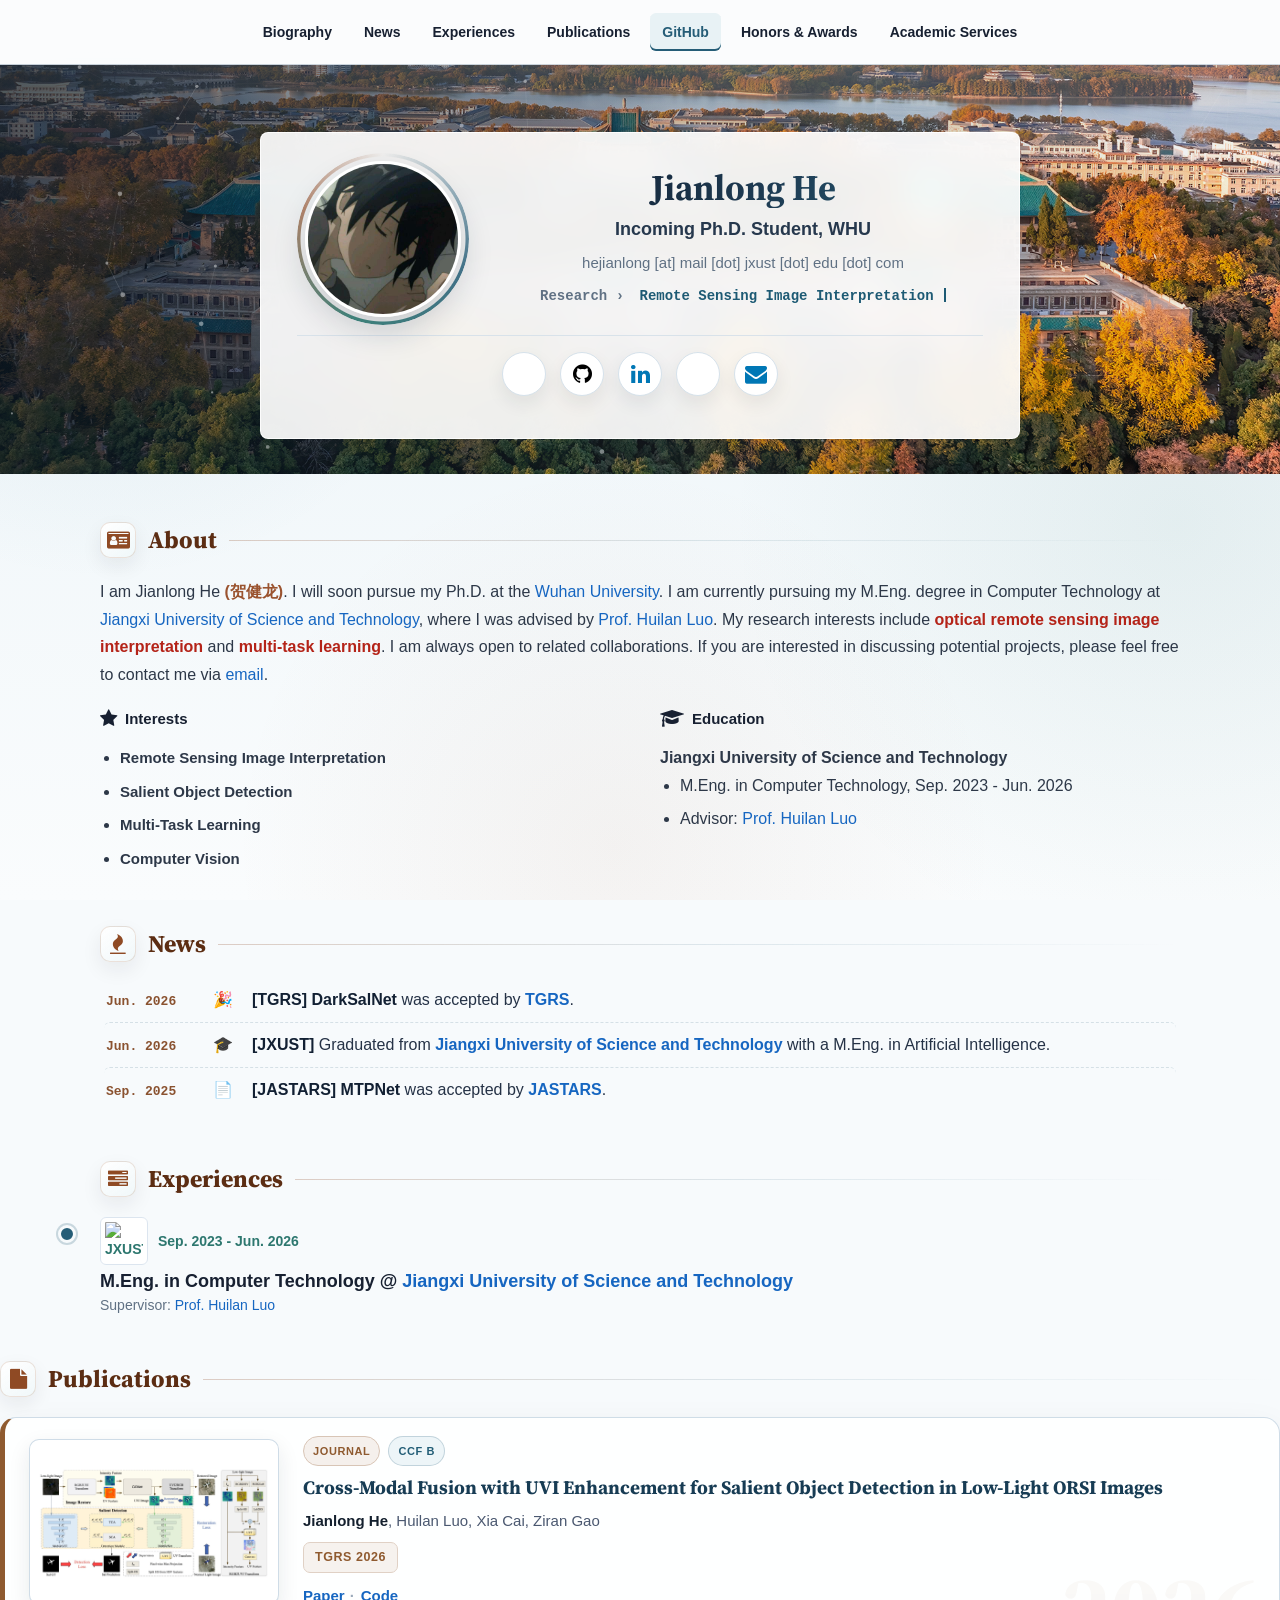
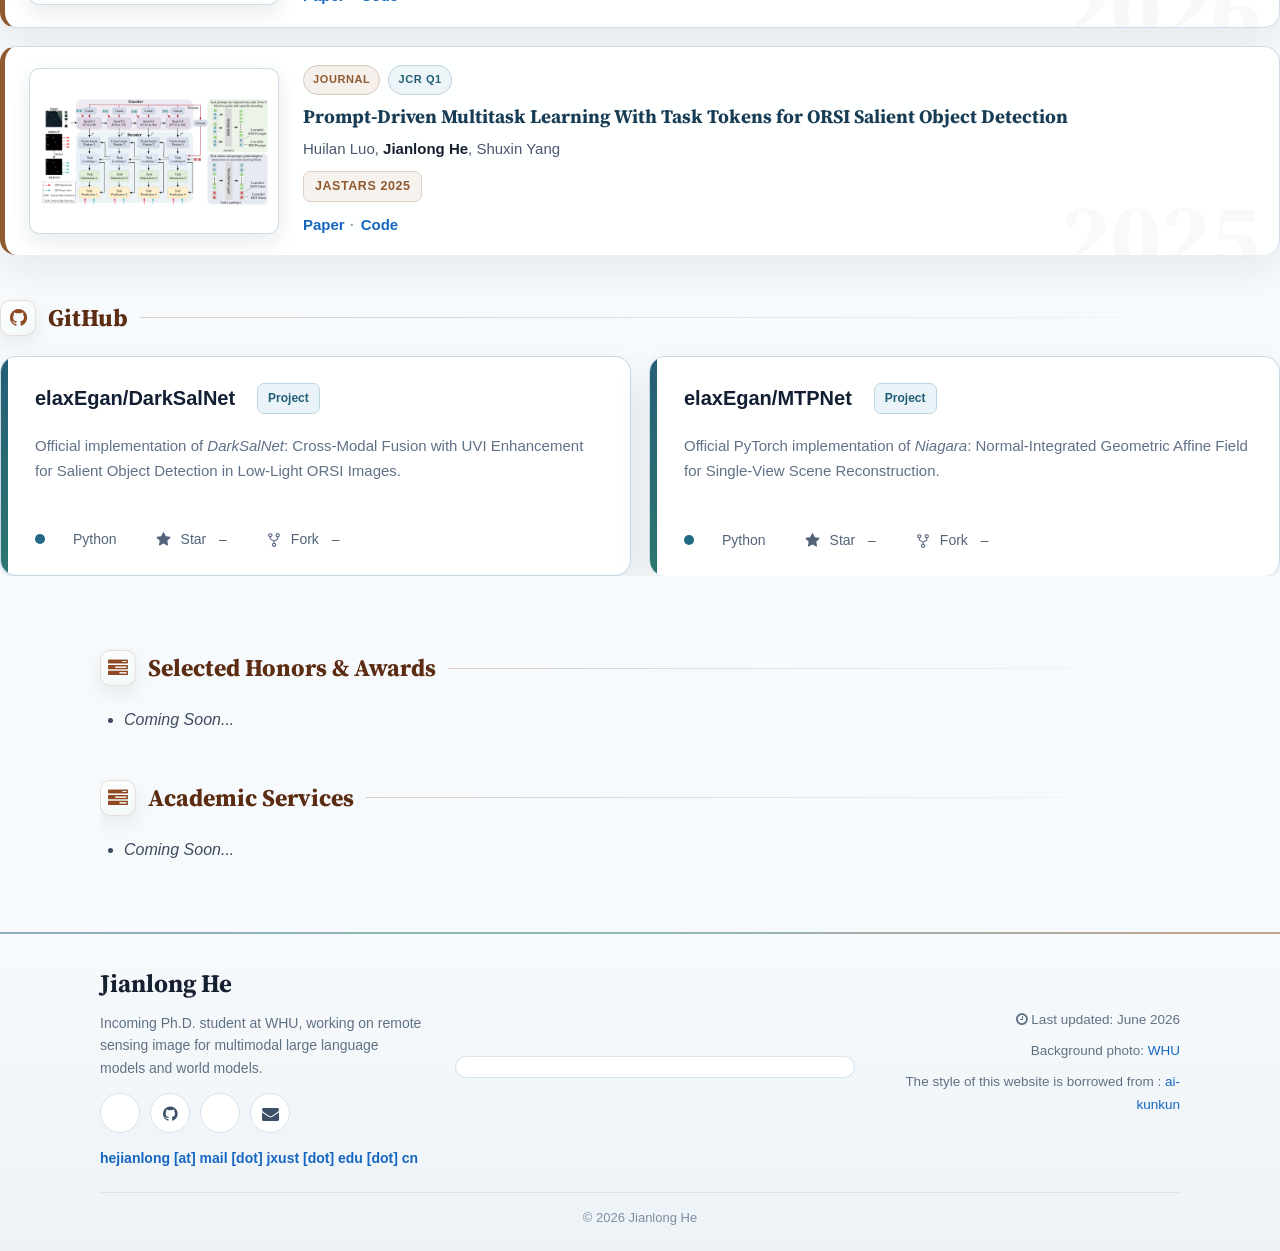
==== index.html @ 3bea15dc "Update index.html" ====
<!DOCTYPE html>
<html>

  <head>

  <!-- Global site tag (gtag.js) - Google Analytics -->
  <!-- <script async src="https://www.googletagmanager.com/gtag/js?id=G-RFR2GFKT75"></script>
  <script>
    window.dataLayer = window.dataLayer || [];
    function gtag(){dataLayer.push(arguments);}
    gtag('js', new Date());
  
    gtag('config', 'G-RFR2GFKT75');
  </script> -->
  <!-- Google Tag Manager -->
  <!-- <script>(function(w,d,s,l,i){w[l]=w[l]||[];w[l].push({'gtm.start':
  new Date().getTime(),event:'gtm.js'});var f=d.getElementsByTagName(s)[0],
  'https://www.googletagmanager.com/gtm.js?id='+i+dl;f.parentNode.insertBefore(j,f);
  j=d.createElement(s),dl=l!='dataLayer'?'&l='+l:'';j.async=true;j.src=
  })(window,document,'script','dataLayer','GTM-NC38VTD');</script> -->
  <!-- End Google Tag Manager -->

  <meta charset="utf-8">
  <meta http-equiv="X-UA-Compatible" content="IE=edge">
  <!-- <meta http-equiv="refresh" content="0; URL=https://cs.stanford.edu/~leoyuan/"> -->

  <meta name="viewport" content="width=device-width, initial-scale=1">
	  
	<!-- <meta name="google-site-verification" content="u_--0s_Uw50r4zCgRrzltkmFhNCduYOJwPGlKVTuNJU" /> -->

  <title>Jianlong He</title>
  <meta name="description" lang="en" content="Academic homepage for Jianlong He">
  <meta name="keywords" lang="en" content="Jianlong He" />
  

  <link rel="icon" href="data:image/svg+xml,%3Csvg xmlns='http://www.w3.org/2000/svg' viewBox='0 0 100 100'%3E%3Ctext y='0.9em' font-size='90'%3E%F0%9F%8C%9F%3C/text%3E%3C/svg%3E">
  <link rel="stylesheet" href="main.css">
  <link rel="stylesheet" href="https://maxcdn.bootstrapcdn.com/font-awesome/4.7.0/css/font-awesome.min.css">
  <link rel="stylesheet" href="https://cdn.jsdelivr.net/gh/jpswalsh/academicons@1/css/academicons.min.css">
  <link rel="preconnect" href="https://fonts.googleapis.com">
  <link rel="preconnect" href="https://fonts.gstatic.com" crossorigin>
  <link rel="stylesheet" href="https://fonts.googleapis.com/css2?family=Source+Serif+4:opsz,wght@8..60,600;8..60,700;8..60,800&display=swap">

  <!--[if lt IE 9]>
<script src="//cdnjs.cloudflare.com/ajax/libs/html5shiv/r29/html5.min.js">
</script>
<![endif]-->

  <script type="text/javascript">
    function ShowHide(divId, linkDivId) {
        if(document.getElementById(divId).style.display == 'none') {
            document.getElementById(divId).style.display='block';
            document.getElementById(linkDivId).style.display='none'; // Hide the "read more" link
        }
        else {
            document.getElementById(divId).style.display = 'none';
        }
    }
  </script>

  <style>
    li.indented {
        position: relative;
        padding-left: 90px;
    }

    li.indented::before {
        content: attr(data-date);
        position: absolute;
        left: 0;
        top: 0;
        white-space: nowrap;
    }
  </style>
  

  
</head>


<body>

    <!-- Google Tag Manager (noscript) -->
<!-- <noscript><iframe src="https://www.googletagmanager.com/ns.html?id=GTM-NC38VTD"
height="0" width="0" style="display:none;visibility:hidden"></iframe></noscript> -->
<!-- End Google Tag Manager (noscript) -->

    <div id="scroll-progress" aria-hidden="true"></div>

    <header class="site-header">

  <div class="wrapper">
<nav class="site-nav">
  <a href="#" class="menu-icon">
    <svg viewBox="0 0 18 15">
      <path fill="#424242" d="M18,1.484c0,0.82-0.665,1.484-1.484,1.484H1.484C0.665,2.969,0,2.304,0,1.484l0,0C0,0.665,0.665,0,1.484,0 h15.031C17.335,0,18,0.665,18,1.484L18,1.484z"/>
      <path fill="#424242" d="M18,7.516C18,8.335,17.335,9,16.516,9H1.484C0.665,9,0,8.335,0,7.516l0,0c0-0.82,0.665-1.484,1.484-1.484 h15.031C17.335,6.031,18,6.696,18,7.516L18,7.516z"/>
      <path fill="#424242" d="M18,13.516C18,14.335,17.335,15,16.516,15H1.484C0.665,15,0,14.335,0,13.516l0,0 c0-0.82,0.665-1.484,1.484-1.484h15.031C17.335,12.031,18,12.696,18,13.516L18,13.516z"/>
    </svg>
  </a>

  <div class="trigger">
    <a class="page-link" href="#bio"><b>Biography</b></a>
    <a class="page-link" href="#news"><b>News</b></a>
    <a class="page-link" href="#timeline"><b>Experiences</b></a>
    <a class="page-link" href="#publications"><b>Publications</b></a>
    <a class="page-link" href="#codebase"><b>GitHub</b></a>
    <a class="page-link" href="#awards"><b>Honors & Awards</b></a>
    <a class="page-link" href="#academicservices"><b>Academic Services </b></a>
    <!--<a class="page-link" href="#otherprojects">Projects</a>-->
    <!-- Button for Posts -->
  </div>
</nav>
  </div>
</header>

  <div id="profile-cover" class="cover shallow-bg img-responsive">
    <canvas id="neural-canvas" aria-hidden="true"></canvas>
    <div id="profile-namecard" class="profile-wrapper wrapper-light">
      <div id="my-pic" class="profile-col profile-col-1">
        <img id="profile-avatar" src="images/images/JianlongHe.jpeg" alt="Me" class="circle-img border-dark"/>
      </div>
      <div id="my-contact" class="profile-col profile-col-2">
        <div id="my-name" class="text-grey-dark">
          Jianlong He<br>
        </div>
        <div id="my-title" class="text-grey">
          Incoming Ph.D. Student, WHU
        </div>
        <div id="my-email" class="text-grey-light">
          hejianlong [at] mail [dot] jxust [dot] edu [dot] com
        </div>
        <div id="my-research-line" aria-label="Research interests">
          <span class="typing-prefix">Research&nbsp;›</span>
          <span id="typing-text"></span><span class="typing-caret" aria-hidden="true"></span>
        </div>

	</div>
        <div class="social-media">
          <a href="https://scholar.google.com/citations?user=3WKpzJ0AAAAJ&hl=en" target="_blank" class="icon-button linkedin">
          <i class="ai ai-google-scholar-square icon-linkedin"></i>
            <span></span>
          </a>

          <a href="https://github.com/elaxEgan" target="_blank" class="icon-button github">
            <i class="fa fa-github icon-github"></i>
            <span></span>
          </a>

          <a href="https://elaxEgan.github.io/" target="_blank" class="icon-button linkedin">
            <i class="fa fa-linkedin icon-linkedin"></i>
            <span></span>
          </a>
         
          <a href="data/CV_of_Jianlong_He.pdf" target="_blank" class="icon-button github">
            <i class="ai ai-cv icon-github"></i>
            <span></span>
          </a>

          <a href="mailto:hejianlong@mail.jxust.edu.cn" target="_blank" class="icon-button linkedin">
            <i class="fa fa-envelope icon-linkedin"></i>
            <span></span>
          </a>
        </div>
      </div>

      <!-- <div id="my-desc" class="profile-col profile-col-2 hide">
        <div id="my-desc-title">
          Another me.
        </div>
        <div id="my-desc-content">
          I enjoy running, traveling, hiking, movies, music and so much more<br>
        </div>
      </div> -->
    </div>
  <!-- <script type="text/javascript">
    function deepFeature()
    {
      $('#profile-avatar').attr('src', 'images/self-portrait/deep-me.jpg');
      $('#profile-avatar').removeClass('border-dark');
      $('#profile-avatar').addClass('border-bright');

      $('#profile-cover').removeClass('shallow-bg');
      $('#profile-cover').addClass('deep-bg');
      
      $('#profile-namecard').removeClass('wrapper-light');
      $('#profile-namecard').addClass('wrapper-dark');
      
      $('#my-desc').removeClass('hide');
      $('#my-contact').addClass('hide');    
      // console.log('Move in now...');
    }

    function shallowFeature()
    {
      $('#profile-avatar').attr('src', 'images/self-portrait/me.jpg');
      $('#profile-avatar').removeClass('border-bright');
      $('#profile-avatar').addClass('border-dark');

      $('#profile-cover').removeClass('deep-bg');
      $('#profile-cover').addClass('shallow-bg');
      
      $('#profile-namecard').removeClass('wrapper-dark');
      $('#profile-namecard').addClass('wrapper-light');
      
      $('#my-contact').removeClass('hide');
      $('#my-desc').addClass('hide');
      // console.log('Move out now...');
    }

    $(function() { 
      $('#my-pic').hover(deepFeature, shallowFeature);
    })

  </script> -->

<div class="page-content">
<div class="wrapper">
<div id="bio" class="bio">

  <h1 class="md-heading text-left">
    <i class="fa fa-id-card" aria-hidden="true"></i>
    About
  </h1>
  <div class="bio-body" style="overflow:hidden;">
    <p>
      I am Jianlong He <span class="chinese-name">(贺健龙)</span>. I will soon pursue my Ph.D. at the <a href="https://www.whu.edu.cn" target="_blank">Wuhan University</a>.
      I am currently pursuing my M.Eng. degree in Computer Technology at <a href="https://www.jxust.edu.cn/" target="_blank">Jiangxi University of Science and Technology</a>,
      where I was advised by <a href="https://ie.jxust.edu.cn/info/1094/8189.htm" target="_blank">Prof. Huilan Luo</a>.
      My research interests include <span class="research-highlight">optical remote sensing image interpretation</span> and <span class="research-highlight">multi-task learning</span>.
      I am always open to related collaborations. If you are interested in discussing potential projects, please feel free to contact me via
      <a href="mailto:hejianlong@mail.jxust.edu.cn" target="_blank">email</a>.
      <br>
    </p>
<div class="bio-grid">
<div class="bio-panel">
  <h3>
    <i class="fa fa-star" aria-hidden="true"></i>
    <strong>Interests</strong>
  </h3>
  <ul>
    <li><b>Remote Sensing Image Interpretation</b></li>
    <li><b>Salient Object Detection</b></li>
    <li><b>Multi-Task Learning</b></li>
    <li><b>Computer Vision</b></li>
  
  </ul>
</div>

<div class="bio-panel">
  <h3>
    <i class="fa fa-graduation-cap" aria-hidden="true"></i>
    <strong>Education</strong>
  </h3>
  <b>Jiangxi University of Science and Technology</b><br>
  <ul>
    <li>M.Eng. in Computer Technology, Sep. 2023 - Jun. 2026</li>
    <li>Advisor: <a href="https://ie.jxust.edu.cn/info/1094/8189.htm" target="_blank">Prof. Huilan Luo</a></li>
  </ul>
</div>
</div>

</div>
</div>

<div id="news" class="news-section">
  <h1 class="md-heading text-left">
    <i class="fa fa-fire" aria-hidden="true"></i>
    News
  </h1>

  <ul class="news-list">
    <li class="news-item">
      <time datetime="2026-06">Jun. 2026</time>
      <span class="news-emoji" aria-hidden="true">🎉</span>
      <span><strong>[TGRS]</strong> <strong>DarkSalNet</strong> was accepted by <a href="https://ieeexplore.ieee.org/document/11560967" target="_blank">TGRS</a>.</span>
    </li>
    <li class="news-item">
      <time datetime="2026-06">Jun. 2026</time>
      <span class="news-emoji" aria-hidden="true">🎓</span>
      <span><strong>[JXUST]</strong> Graduated from <a href="https://www.jxust.edu.cn/" target="_blank">Jiangxi University of Science and Technology</a> with a M.Eng. in Artificial Intelligence.</span>
    </li>
    <li class="news-item">
      <time datetime="2025-9">Sep. 2025</time>
      <span class="news-emoji" aria-hidden="true">📄</span>
      <span><strong>[JASTARS]</strong> <strong>MTPNet</strong> was accepted by <a href="https://ieeexplore.ieee.org/document/11153031" target="_blank">JASTARS</a>.</span>
    </li>
  </ul>
</div>

<div id="timeline" class="timeline-brief">
  <h1 class="md-heading text-left">
    <i class="fa fa-tasks" aria-hidden="true"></i>
    Experiences
  </h1>

    <div class="timeline-item">
      <div class="timeline-date">
        <img class="social-icon" src="https://www.urongda.com/images/normal/medium/jiangxi-university-of-science-and-technology-logo-1024px.png" alt="JXUST logo"/>
        Sep. 2023 - Jun. 2026
      </div>
      <div class="timeline-title">
        M.Eng. in Computer Technology @ <a href="https://www.jxust.edu.cn/" target="_blank">Jiangxi University of Science and Technology</a>
      </div>
      <div class="timeline-desc">
        <div class="timeline-host">
          Supervisor: <a href="https://ie.jxust.edu.cn/info/1094/8189.htm" target="_blank">Prof. Huilan Luo</a>
        </div>
      </div>
    </div>

  </div>
</div>

<div id="publications" class="publications">
  <h1 class="md-heading text-left">
    <i class="fa fa-file" aria-hidden="true"></i>
    Publications
  </h1>

  <div class="pub-list">

    <!-- DarkSalNet -->
    <div class="pub pub-journal" data-selected="true" data-year="2026">
      <div class="pub-left" data-venue="TGRS 2026">
        <img class="intro-img frame" src="images/images/DarkSalNet.jpeg" alt="DarkSalNet">
      </div>
      <div class="pub-right">
        <div class="pub-eyebrow">
          <span class="pub-kind">Journal</span>
          <span class="pub-rank">CCF B</span>
        </div>
        <div class="title">
          Cross-Modal Fusion with UVI Enhancement for Salient Object  Detection in Low-Light ORSI Images
        </div>
        <div class="authors">
          <font style="font-size: 11pt;">
            <b>Jianlong He</b>, Huilan Luo, Xia Cai, Ziran Gao
          </font>
        </div>
        <div class="publish">
          <span class="place">TGRS 2026</span>
        </div>
        <div class="tags">
          <a class="tag" href="https://ieeexplore.ieee.org/document/11560967" target="_blank">Paper</a>
          <a class="tag" href="https://github.com/elaxEgan/DarkSalNet" target="_blank">Code</a>
        </div>
      </div>
    </div>

    <!-- MTPNet -->
    <div class="pub pub-journal" data-selected="true" data-year="2025">
      <div class="pub-left" data-venue="JASTARS 2025">
        <img class="intro-img frame" src="images/images/MTPNet.jpeg" alt="MTPNet">
      </div>
      <div class="pub-right">
        <div class="pub-eyebrow">
          <span class="pub-kind">Journal</span>
          <span class="pub-rank">JCR Q1</span>
        </div>
        <div class="title">
          Prompt-Driven Multitask Learning With Task Tokens for ORSI Salient Object Detection
        </div>
        <div class="authors">
          <font style="font-size: 11pt;">
            Huilan Luo, <b>Jianlong He</b>, Shuxin Yang
          </font>
        </div>
        <div class="publish">
          <span class="place">JASTARS 2025</span>
        </div>
        <div class="tags">
          <a class="tag" href="https://ieeexplore.ieee.org/document/11153031" target="_blank">Paper</a>
          <a class="tag" href="https://github.com/elaxEgan/MTPNet" target="_blank">Code</a>
        </div>
      </div>
    </div>

   
  </div>
</div>
<div id="codebase" class="bio">
  <div class="bio-body" style="overflow:hidden;">
    <h1 class="md-heading text-left">
      <i class="fa fa-github" aria-hidden="true"></i>
      GitHub
    </h1>  

    <div class="card-container">

        <!-- DarkSalNet -->
        <div class="github-card">
          <div>
            <a class="repo-link" href="https://github.com/elaxEgan/DarkSalNet" target="_blank">
              elaxEgan/<strong>DarkSalNet</strong>
            </a>
            <span class="label">Project</span>
          </div>
          <div class="description">
            Official implementation of <em>DarkSalNet</em>: Cross-Modal Fusion with UVI Enhancement for Salient Object  Detection in Low-Light ORSI Images.
          </div>
          <div class="meta">
            <div class="dot"></div>
            <div>Python</div>
            <a href="https://github.com/elaxEgan/DarkSalNet/stargazers" target="_blank">
              <svg fill="currentColor" viewBox="0 0 1024 1024" xmlns="http://www.w3.org/2000/svg" aria-hidden="true">
                <path d="M908.1 353.1l-253.9-36.9L540.7 86.1c-3.1-6.3-8.2-11.4-14.5-14.5-15.8-7.8-35-1.3-42.9 
                14.5L369.8 316.2 115.9 353.1c-7 1-13.4 4.3-18.3 9.3a32.05 32.05 0 0 0 .6 45.3l183.7 
                179.1-43.4 252.9a31.95 31.95 0 0 0 46.4 33.7L512 754l227.1 
                119.4c6.2 3.3 13.4 4.4 20.3 3.2 17.4-3 29.1-19.5 
                26.1-36.9l-43.4-252.9 183.7-179.1c5-4.9 
                8.3-11.3 9.3-18.3 2.7-17.5-9.5-33.7-27-36.3z"></path>
              </svg>
              Star &nbsp; <span id="star-pasa">–</span>
            </a>
            <a href="https://github.com/elaxEgan/DarkSalNet/network/members" target="_blank">
              <svg fill="currentColor" viewBox="0 0 16 16" xmlns="http://www.w3.org/2000/svg" aria-hidden="true">
                <path d="M14 4a2 2 0 1 0-2.47 1.94V7a.48.48 0 0 1-.27.44L8.49 
                8.88l-2.76-1.4A.49.49 0 0 1 5.46 7V5.94a2 2 0 1 0-1 
                0V7a1.51 1.51 0 0 0 .82 1.34L8 
                9.74v1.32a2 2 0 1 0 1 0V9.74l2.7-1.36A1.49 
                1.49 0 0 0 12.52 7V5.92A2 2 0 0 0 14 
                4zM4 4a1 1 0 1 1 2 0 1 1 0 0 1-2 
                0zm5.47 9a1 1 0 1 1-2 0 1 1 0 0 
                1 2 0zM12 5a1 1 0 1 1 0-2 1 1 0 0 1 0 2z"></path>
              </svg>
              Fork &nbsp; <span id="fork-pasa">–</span>
            </a>
          </div>
        </div>

        <!-- MTPNet -->
        <div class="github-card">
          <div>
            <a class="repo-link" href="https://github.com/elaxEgan/MTPNet" target="_blank">
              elaxEgan/<strong>MTPNet</strong>
            </a>
            <span class="label">Project</span>
          </div>
          <div class="description">
            Official PyTorch implementation of <em>Niagara</em>: Normal-Integrated Geometric Affine Field for Single-View Scene Reconstruction.
          </div>
          <div class="meta">
            <div class="dot"></div>
            <div>Python</div>
            <a href="https://github.com/elaxEgan/MTPNet/stargazers" target="_blank">
              <svg fill="currentColor" viewBox="0 0 1024 1024" xmlns="http://www.w3.org/2000/svg" aria-hidden="true">
                <path d="M908.1 353.1l-253.9-36.9L540.7 86.1c-3.1-6.3-8.2-11.4-14.5-14.5-15.8-7.8-35-1.3-42.9 
                14.5L369.8 316.2 115.9 353.1c-7 1-13.4 4.3-18.3 9.3a32.05 32.05 0 0 0 .6 45.3l183.7 
                179.1-43.4 252.9a31.95 31.95 0 0 0 46.4 33.7L512 754l227.1 
                119.4c6.2 3.3 13.4 4.4 20.3 3.2 17.4-3 29.1-19.5 
                26.1-36.9l-43.4-252.9 183.7-179.1c5-4.9 
                8.3-11.3 9.3-18.3 2.7-17.5-9.5-33.7-27-36.3z"></path>
              </svg>
              Star &nbsp; <span id="star-niagara">–</span>
            </a>
            <a href="https://github.com/elaxEgan/MTPNet/network/members" target="_blank">
              <svg fill="currentColor" viewBox="0 0 16 16" xmlns="http://www.w3.org/2000/svg" aria-hidden="true">
                <path d="M14 4a2 2 0 1 0-2.47 1.94V7a.48.48 0 0 1-.27.44L8.49 
                8.88l-2.76-1.4A.49.49 0 0 1 5.46 7V5.94a2 2 0 1 0-1 
                0V7a1.51 1.51 0 0 0 .82 1.34L8 
                9.74v1.32a2 2 0 1 0 1 0V9.74l2.7-1.36A1.49 
                1.49 0 0 0 12.52 7V5.92A2 2 0 0 0 14 
                4zM4 4a1 1 0 1 1 2 0 1 1 0 0 1-2 
                0zm5.47 9a1 1 0 1 1-2 0 1 1 0 0 
                1 2 0zM12 5a1 1 0 1 1 0-2 1 1 0 0 1 0 2z"></path>
              </svg>
              Fork &nbsp; <span id="fork-niagara">–</span>
            </a>
          </div>
        </div>

       

    </div> <!-- /card-container -->
  </div>
</div>

<!-- Auto-fetch GitHub stars/forks -->
<script>
(function () {
  const repos = [
    { owner: 'elaxEgan', name: 'DarkSalNet', starEl: 'star-darksal', forkEl: 'fork-darksal' },
    { owner: 'elaxEgan', name: 'MTPNet', starEl: 'star-mtp', forkEl: 'fork-mtp' },
  ];

  function formatNum(n) {
    if (typeof n !== 'number') return '–';
    if (n < 1000) return String(n);
    if (n < 1000000) return (n/1000).toFixed(n % 1000 === 0 ? 0 : 1).replace(/\.0$/, '') + 'k';
    return (n/1000000).toFixed(n % 1000000 === 0 ? 0 : 1).replace(/\.0$/, '') + 'M';
  }

  function animateCount(node, target) {
    if (!node) return;
    if (typeof target !== 'number') { node.textContent = '–'; return; }
    var reduceMotion = window.matchMedia && window.matchMedia('(prefers-reduced-motion: reduce)').matches;
    if (reduceMotion || target === 0 || !window.requestAnimationFrame) {
      node.textContent = formatNum(target);
      return;
    }
    var start = null, duration = 900;
    function frame(ts) {
      if (start === null) start = ts;
      var p = Math.min((ts - start) / duration, 1);
      var eased = 1 - Math.pow(1 - p, 3);
      node.textContent = formatNum(Math.round(target * eased));
      if (p < 1) requestAnimationFrame(frame);
    }
    requestAnimationFrame(frame);
  }

  repos.forEach(async ({ owner, name, starEl, forkEl }) => {
    const starNode = document.getElementById(starEl);
    const forkNode = document.getElementById(forkEl);
    try {
      const res = await fetch(`https://api.github.com/repos/${owner}/${name}`);
      if (!res.ok) throw new Error('GitHub API error: ' + res.status);
      const data = await res.json();
      animateCount(starNode, data.stargazers_count);
      animateCount(forkNode, data.forks_count);
    } catch (e) {
      // Keep the default placeholder if the GitHub API request fails.
      // Optional: console.warn(e);
    }
  });
})();
</script>


  </div>
	
<!-- JavaScript to handle button clicks -->
<script>
  // Optional publication filter buttons. Guarded to avoid console errors if the buttons are not shown.
  const showSelectedBtn = document.getElementById('show-selected-btn');
  const showAllBtn = document.getElementById('show-all-btn');
  const publications = document.querySelectorAll('.pub');

  if (showSelectedBtn) {
    showSelectedBtn.addEventListener('click', function() {
      publications.forEach(pub => {
        pub.style.display = pub.getAttribute('data-selected') === 'true' ? 'block' : 'none';
      });
    });
  }

  if (showAllBtn) {
    showAllBtn.addEventListener('click', function() {
      publications.forEach(pub => {
        pub.style.display = 'block';
      });
    });
  }
</script>

<!-- Removed obsolete GitHub stats script for unrelated repositories to avoid missing-element JavaScript errors. -->




<style>
  .reviewer-section {
    display: flex;
    flex-wrap: wrap;
    margin-top: 8px;
  }

  .reviewer-column {
    flex: 1 1 50%;
    box-sizing: border-box;
    padding-right: 20px;
    font-size: 0.85em;
    line-height: 1.6;
    position: relative;
    padding-left: 1em;
    margin-bottom: 4px;
  }

  .reviewer-column::before {
    content: "•";
    position: absolute;
    left: 0;
    color: #555;
  }

  @media (max-width: 600px) {
    .reviewer-column {
      flex: 1 1 100%;
    }
  }

  .reviewer-title {
    margin-top: 12px;
    font-weight: bold;
  }
</style>
<div class="wrapper">
  <div id="awards" class="bio">
    <h1 class="md-heading text-left">
      <i class="fa fa-tasks" aria-hidden="true"></i>
      Selected Honors & Awards
    </h1>
    <ul class="placeholder-list">
      <li><em>Coming Soon...</em></li>
    </ul>
  </div>
</div>

<div class="wrapper">
  <div id="academicservices" class="bio">
    <div class="bio-body" style="overflow:hidden;">
      <h1 class="md-heading text-left">
        <i class="fa fa-tasks" aria-hidden="true"></i>
        Academic Services
      </h1>  
      <ul class="placeholder-list">
        <li><em>Coming Soon...</em></li>
      </ul>
    </div>
  </div>
</div>

<!-- 
<div class="wrapper">
  <div id="academicservices" class="bio">
    <div class="bio-body" style="overflow:hidden;">
      <h1 class="md-heading text-left">
        <i class="fa fa-tasks" aria-hidden="true"></i>
        Academic Services
      </h1>  

      <div class="reviewer-title">Conference Reviewer:</div>
      <div class="reviewer-section">
        <div class="reviewer-column">Conference on Computer Vision and Pattern Recognition (CVPR)</div>
        <div class="reviewer-column">International Conference on Computer Vision (ICCV)</div>
        <div class="reviewer-column">European Conference on Computer Vision (ECCV)</div>
        <div class="reviewer-column">Conference on Neural Information Processing Systems (NeurIPS)</div>
        <div class="reviewer-column">International Conference on Learning Representations (ICLR)</div>
        <div class="reviewer-column">International Conference on Machine Learning (ICML)</div>
        <div class="reviewer-column">International Conference on Robotics and Automation (ICRA)</div>
        <div class="reviewer-column">International Conference on Intelligent Robots and Systems (IROS)</div>
      </div>

      <div class="reviewer-title">Journal Reviewer:</div>
      <div class="reviewer-section">
        <div class="reviewer-column">International Journal of Computer Vision (IJCV)</div>
        <div class="reviewer-column">Transactions on Pattern Analysis and Machine Intelligence (TPAMI)</div>
        <div class="reviewer-column">Transactions on Neural Networks and Learning Systems (TNNLS)</div>
        <div class="reviewer-column">Transactions on Circuits and Systems for Video Technology (TCSVT)</div>
        <div class="reviewer-column">Transactions on Multimedia (TMM)</div>
        <div class="reviewer-column">Robotics and Automation Letters (RA-L)</div>
      </div>
    </div>
  </div>
</div>
 



<!-- <div style="display: flex; justify-content: center; align-items: center;">
  <div style="max-width: 400px; width: 100%;">
    <script type="text/javascript" id="clustrmaps" src="//clustrmaps.com/map_v2.js?d=K9NLvpbM7GH1cTCvhvVlo4LW5p-d2mRZYw6UhrAFw0g&cl=ffffff&w=a"></script>
  </div>
</div>


<footer class="site-footer">
  <div class="wrapper">
    <div class="footer-col-wrapper">
      <div class="footer-col  footer-col-1">
        <ul class="contact-list">
          <li>Personal Email:</li>
          <li><a href="mailto:">jcenaa [at] connect.ust.hk</a></li>
        </ul>
      </div>

      <div class="footer-col  footer-col-2">
          <a href="https://scholar.google.com/citations?user=7SKAhBwAAAAJ&hl=en" target="_blank" class="icon-button github">
          <i class="ai ai-google-scholar-square icon-github"></i>
            <span></span>
          </a>

          <a href="https://github.com/Jun-CEN" target="_blank" class="icon-button github">
            <i class="fa fa-github icon-github"></i>
            <span></span>
          </a>

          <a href="https://www.linkedin.com/in/jun-cen-45b995219/" target="_blank" class="icon-button linkedin">
            <i class="fa fa-linkedin icon-linkedin"></i>
            <span></span>
          </a>
          -->
          <!-- <a href="work/Resume_Jun_CEN.pdf" target="_blank" class="icon-button github">
            <i class="ai ai-cv icon-github"></i>
            <span></span>
          </a>
      </div>
	<div class="footer-col footer-col-3">
    	<!--<a href="https://hits.seeyoufarm.com"><img src="https://hits.seeyoufarm.com/api/count/incr/badge.svg?url=https%3A%2F%2Fwillhua127.github.io&count_bg=%2379C83D&title_bg=%23555555&icon=&icon_color=%23E7E7E7&title=hits&edge_flat=false"/></a> -->
	<!-- <a href="https://hits.seeyoufarm.com"><img src="https://hits.seeyoufarm.com/api/count/incr/badge.svg?user=Lxe71v4AAAAJ&hl=en&url=https%3A%2F%2Fscholar.google.com%2Fcitations&count_bg=%2379C83D&title_bg=%23555555&icon=&icon_color=%23E7E7E7&title=hits&edge_flat=false"/></a>
		<p class="text">Last updated: Aug, 2025.<br>The style of this website is borrowed from <a href='https://leoyuan.site/' target="_blank">Zeqing Yuan's</a>.</p>
	</div> -->
  <!-- </div>
  </div>

</footer>
    <div class="back-to-top">Top</div>


<script type="text/javascript">
jQuery(document).ready(function() {
    var offset = 220;
    var duration = 500;
    jQuery(window).scroll(function() {
        if (jQuery(this).scrollTop() > offset) {
            jQuery('.back-to-top').fadeIn(duration);
        } else {
            jQuery('.back-to-top').fadeOut(duration);
    
        }
    });
    jQuery('.back-to-top').click(function(event) {
        event.preventDefault();
        jQuery('html, body').animate({scrollTop: 0}, duration);
        return false;
    })
});
</script>
  </body> --> 

<!--
  <script>
  (function(i,s,o,g,r,a,m){i['GoogleAnalyticsObject']=r;i[r]=i[r]||function(){
  (i[r].q=i[r].q||[]).push(arguments)},i[r].l=1*new Date();a=s.createElement(o),
  m=s.getElementsByTagName(o)[0];a.async=1;a.src=g;m.parentNode.insertBefore(a,m)
  })(window,document,'script','//www.google-analytics.com/analytics.js','ga');

  ga('create', 'UA-60071442-1', 'auto');
  ga('send', 'pageview');
</script>
-->
<footer class="site-footer fancy-footer">
  <div class="footer-accent" aria-hidden="true"></div>
  <div class="wrapper">
    <div class="footer-grid">

      <!-- Left: identity -->
      <div class="footer-about">
        <div class="footer-name">Jianlong He</div>
        <p class="footer-tagline">
          Incoming Ph.D. student at WHU, working on remote sensing image for
          multimodal large language models and world models.
        </p>
        <div class="footer-social">
          <a href="https://scholar.google.com/citations?user=3WKpzJ0AAAAJ&hl=en" target="_blank" aria-label="Google Scholar" title="Google Scholar">
            <i class="ai ai-google-scholar"></i>
          </a>
          <a href="https://github.com/elaxEgan" target="_blank" aria-label="GitHub" title="GitHub">
            <i class="fa fa-github"></i>
          </a>
          <a href="data/CV_of_Jianlong_He.pdf" target="_blank" aria-label="CV" title="Curriculum Vitae">
            <i class="ai ai-cv"></i>
          </a>
          <a href="mailto:hejianlong@mail.jxust.edu.cn" aria-label="Email" title="Email">
            <i class="fa fa-envelope"></i> 
          </a>
        </div>
        <a class="footer-mail" href="mailto:hejianlong@mail.jxust.edu.cn">hejianlong [at] mail [dot] jxust [dot] edu [dot] cn</a>
      </div>

      <!-- Center: visitor map -->
      <div class="footer-map">
        <div class="footer-visitor-map" aria-label="Visitor map">
          <script
            type="text/javascript"
            id="mapmyvisitors"
            src="https://mapmyvisitors.com/map.js?d=pzNRoLGEsQkXWlrzGqQZB86PdFJId9nEEFj6rRmHh2g&cl=ffffff&w=a">
          </script>
          <noscript>
            <a href="https://mapmyvisitors.com/web/1bxl3" target="_blank" rel="noopener">Visitor Map</a>
          </noscript>
        </div>
      </div>

      <!-- Right: meta -->
      <div class="footer-meta">
        <p><i class="fa fa-clock-o" aria-hidden="true"></i> Last updated: June 2026</p>
        <p>Background photo: <a href="images/WHU.jpg" target="_blank">WHU</a></p>
		<p>The style of this website is borrowed from : <a href="https://github.com/ai-kunkun/ai-kunkun.github.io" target="_blank">ai-kunkun</a></p>
      </div>

    </div>

    <div class="footer-bottom">© 2026 Jianlong He</div>
  </div>
</footer>

<script>
(function () {
  document.documentElement.classList.add('reveal-enabled');

  var sections = document.querySelectorAll(
    '#bio, #news, #timeline, #publications, #codebase, #awards, #academicservices, .site-footer'
  );

  sections.forEach(function (section, index) {
    section.classList.add('reveal-section');
    section.style.setProperty('--reveal-delay', Math.min(index * 45, 180) + 'ms');
  });

  if (!('IntersectionObserver' in window)) {
    sections.forEach(function (section) {
      section.classList.add('is-visible');
    });
    return;
  }

  var observer = new IntersectionObserver(function (entries) {
    entries.forEach(function (entry) {
      if (entry.isIntersecting) {
        entry.target.classList.add('is-visible');
        observer.unobserve(entry.target);
      }
    });
  }, {
    threshold: 0.12,
    rootMargin: '0px 0px -8% 0px'
  });

  sections.forEach(function (section) {
    observer.observe(section);
  });
})();
</script>

<a href="#" id="back-to-top" aria-label="Back to top"><i class="fa fa-arrow-up" aria-hidden="true"></i></a>

<script>
(function () {
  var reduceMotion = window.matchMedia && window.matchMedia('(prefers-reduced-motion: reduce)').matches;

  /* ---------- Scroll progress bar ---------- */
  var progress = document.getElementById('scroll-progress');
  function updateProgress() {
    if (!progress) return;
    var doc = document.documentElement;
    var max = doc.scrollHeight - doc.clientHeight;
    var ratio = max > 0 ? (window.pageYOffset || doc.scrollTop || 0) / max : 0;
    progress.style.transform = 'scaleX(' + Math.min(Math.max(ratio, 0), 1) + ')';
  }
  window.addEventListener('scroll', updateProgress, { passive: true });
  window.addEventListener('resize', updateProgress);
  updateProgress();

  /* ---------- Back to top ---------- */
  var topBtn = document.getElementById('back-to-top');
  if (topBtn) {
    window.addEventListener('scroll', function () {
      topBtn.classList.toggle('is-shown', (window.pageYOffset || 0) > 420);
    }, { passive: true });
    topBtn.addEventListener('click', function (e) {
      e.preventDefault();
      window.scrollTo({ top: 0, behavior: reduceMotion ? 'auto' : 'smooth' });
    });
  }

  /* ---------- Scrollspy: highlight current section in the nav ---------- */
  var navLinks = document.querySelectorAll('.site-nav .trigger .page-link');
  var idToLink = {};
  var spySections = [];
  navLinks.forEach(function (link) {
    var id = (link.getAttribute('href') || '').slice(1);
    var section = id && document.getElementById(id);
    if (section) {
      idToLink[id] = link;
      spySections.push(section);
    }
  });
  if ('IntersectionObserver' in window && spySections.length) {
    var spy = new IntersectionObserver(function (entries) {
      entries.forEach(function (entry) {
        if (!entry.isIntersecting) return;
        navLinks.forEach(function (l) { l.classList.remove('nav-active'); });
        var link = idToLink[entry.target.id];
        if (link) link.classList.add('nav-active');
      });
    }, { rootMargin: '-30% 0px -60% 0px' });
    spySections.forEach(function (s) { spy.observe(s); });
  }

  /* ---------- Typewriter: research interests ---------- */
  var typingEl = document.getElementById('typing-text');
  if (typingEl) {
    var phrases = [
      'Remote Sensing Image Interpretation ',
      'Multimodal Large Language Models',
      'Salient Object Detection',
      'Computer Vision'
    ];
    if (reduceMotion) {
      typingEl.textContent = phrases[0];
    } else {
      var pi = 0, ci = 0, deleting = false;
      (function tick() {
        var word = phrases[pi];
        ci += deleting ? -1 : 1;
        typingEl.textContent = word.slice(0, ci);
        var delay = deleting ? 32 : 72;
        if (!deleting && ci === word.length) {
          delay = 2100;
          deleting = true;
        } else if (deleting && ci === 0) {
          deleting = false;
          pi = (pi + 1) % phrases.length;
          delay = 420;
        }
        setTimeout(tick, delay);
      })();
    }
  }

  /* ---------- Neural-network particles over the cover photo ---------- */
  var canvas = document.getElementById('neural-canvas');
  var cover = document.getElementById('profile-cover');
  if (canvas && cover && canvas.getContext && !reduceMotion) {
    var ctx = canvas.getContext('2d');
    var nodes = [];
    var w = 0, h = 0;
    var rafId = null, running = false, coverVisible = true;
    var LINK_DIST = 135;

    function makeNode() {
      return {
        x: Math.random() * w,
        y: Math.random() * h,
        vx: (Math.random() - 0.5) * 0.36,
        vy: (Math.random() - 0.5) * 0.36,
        r: 1 + Math.random() * 1.6
      };
    }

    function resize() {
      var dpr = Math.min(window.devicePixelRatio || 1, 2);
      w = cover.clientWidth;
      h = cover.clientHeight;
      canvas.width = w * dpr;
      canvas.height = h * dpr;
      ctx.setTransform(dpr, 0, 0, dpr, 0, 0);
      var target = Math.max(24, Math.min(64, Math.round(w / 26)));
      while (nodes.length < target) nodes.push(makeNode());
      nodes.length = target;
    }

    function step() {
      ctx.clearRect(0, 0, w, h);
      var i, j, n;
      for (i = 0; i < nodes.length; i++) {
        n = nodes[i];
        n.x += n.vx;
        n.y += n.vy;
        if (n.x < -12) n.x = w + 12; else if (n.x > w + 12) n.x = -12;
        if (n.y < -12) n.y = h + 12; else if (n.y > h + 12) n.y = -12;
      }
      ctx.lineWidth = 1;
      for (i = 0; i < nodes.length; i++) {
        for (j = i + 1; j < nodes.length; j++) {
          var dx = nodes[i].x - nodes[j].x;
          var dy = nodes[i].y - nodes[j].y;
          var d2 = dx * dx + dy * dy;
          if (d2 < LINK_DIST * LINK_DIST) {
            var alpha = 0.32 * (1 - Math.sqrt(d2) / LINK_DIST);
            ctx.strokeStyle = 'rgba(255,255,255,' + alpha.toFixed(3) + ')';
            ctx.beginPath();
            ctx.moveTo(nodes[i].x, nodes[i].y);
            ctx.lineTo(nodes[j].x, nodes[j].y);
            ctx.stroke();
          }
        }
      }
      ctx.fillStyle = 'rgba(255,255,255,0.78)';
      for (i = 0; i < nodes.length; i++) {
        n = nodes[i];
        ctx.beginPath();
        ctx.arc(n.x, n.y, n.r, 0, Math.PI * 2);
        ctx.fill();
      }
      rafId = requestAnimationFrame(step);
    }

    function start() {
      if (!running) {
        running = true;
        rafId = requestAnimationFrame(step);
      }
    }
    function stop() {
      running = false;
      if (rafId) cancelAnimationFrame(rafId);
    }
    function maybeStart() {
      if (coverVisible && !document.hidden) start(); else stop();
    }

    resize();
    window.addEventListener('resize', resize);
    document.addEventListener('visibilitychange', maybeStart);
    if ('IntersectionObserver' in window) {
      new IntersectionObserver(function (entries) {
        coverVisible = entries[0].isIntersecting;
        maybeStart();
      }).observe(cover);
    }
    maybeStart();
  }
})();
</script>

<script>
(function () {
  if (!window.matchMedia || !window.matchMedia('(pointer: fine)').matches) return;

  document.querySelectorAll('.pub, .github-card').forEach(function (card) {
    card.addEventListener('pointermove', function (event) {
      var rect = card.getBoundingClientRect();
      card.style.setProperty('--spot-x', (event.clientX - rect.left) + 'px');
      card.style.setProperty('--spot-y', (event.clientY - rect.top) + 'px');
    });
  });
})();
</script>

</body>
</html>
---- main.css ----
body,
h1,
h2,
h3,
h4,
h5,
h6,
p,
blockquote,
pre,
hr,
dl,
dd,
ol,
ul,
figure {
    margin: 0;
    padding: 0
}

hr {
    display: block;
    -webkit-margin-before: 0.5em;
    -webkit-margin-after: 0.5em;
    -webkit-margin-start: auto;
    -webkit-margin-end: auto;
    border-style: inset;
    border-width: 1px
}

body,
html {
    height: 100%
}

body {
    z-index: initial;
    font-family: "Roboto", Helvetica, Arial, sans-serif;
    font-size: 16px;
    line-height: 1.5;
    font-weight: 300;
    color: #111;
    background-color: #f9f9f9;
    -webkit-text-size-adjust: 100%
}

body:after {
    display: none;
    content: url("images/background/background1.JPG") url("images/background/background2.jpg")
}

h1,
h2,
h3,
h4,
h5,
h6,
p,
blockquote,
pre,
ul,
ol,
dl,
figure,
.highlight {
    margin-bottom: 15px
}

img {
    max-width: 100%;
    vertical-align: middle
}

figure>img {
    display: block
}

figcaption {
    font-size: 14px
}

ul,
ol {
    margin-left: 30px
}

li>ul,
li>ol {
    margin-bottom: 0
}

h1,
h2,
h3,
h4,
h5,
h6 {
    font-weight: 300
}

a {
    color: #2a7ae2;
    text-decoration: none
}

a:visited {
    color: #1756a9
}

a:hover {
    color: #111;
    text-decoration: underline
}

blockquote {
    color: #828282;
    border-left: 4px solid #e8e8e8;
    padding-left: 15px;
    font-size: 18px;
    letter-spacing: -1px;
    font-style: italic
}

blockquote>:last-child {
    margin-bottom: 0
}

pre,
code {
    font-size: 15px;
    border: 1px solid #e8e8e8;
    border-radius: 3px;
    background-color: #eef
}

code {
    padding: 1px 5px
}

pre {
    padding: 8px 12px;
    overflow-x: scroll
}

pre>code {
    border: 0;
    padding-right: 0;
    padding-left: 0
}

.wrapper {
    max-width: -webkit-calc(1024px - (30px * 2));
    max-width: calc(1024px - (30px * 2));
    margin-right: auto;
    margin-left: auto;
    padding-right: 30px;
    padding-left: 30px
}

@media screen and (max-width: 800px) {
    .wrapper {
        max-width: -webkit-calc(1024px - (30px));
        max-width: calc(1024px - (30px));
        padding-right: 15px;
        padding-left: 15px
    }
}

/* ===== Date and layout polish ===== */
.profile-wrapper {
    grid-template-columns: 170px minmax(0, 1fr);
    width: min(740px, calc(100% - 48px));
    padding: 28px 34px;
    column-gap: 34px;
}

#my-contact {
    text-align: center;
}

#my-name {
    font-size: 35px;
}

.social-media {
    justify-content: center;
    gap: 12px;
}

.news-section .md-heading {
    margin-bottom: 14px;
}

.news-list {
    display: grid;
    gap: 0;
    padding: 8px 0;
    border: 1px solid rgba(193, 210, 225, 0.82);
    border-radius: 8px;
    background: rgba(255, 255, 255, 0.72);
    box-shadow: 0 10px 28px rgba(24, 33, 47, 0.052);
    overflow: hidden;
}

.news-item {
    display: grid;
    grid-template-columns: 104px 30px minmax(0, 1fr);
    align-items: center;
    gap: 12px;
    padding: 11px 18px;
    border-bottom: 1px solid rgba(220, 229, 239, 0.78);
    line-height: 1.45;
}

.news-item:last-child {
    border-bottom: 0;
}

.news-item::before {
    display: none;
}

.news-item time {
    min-width: 0;
    padding: 0;
    background: transparent;
    box-shadow: none;
    color: #5c2d0a;
    font-family: inherit;
    font-size: 14px;
    font-weight: 800;
    text-align: left;
}

.news-emoji {
    display: inline-flex;
    align-items: center;
    justify-content: center;
    width: 28px;
    height: 28px;
    border: 1px solid rgba(20, 95, 143, 0.16);
    border-radius: 50%;
    background: #f7fbfd;
    font-size: 15px;
}

.news-item span:last-child {
    color: #253246;
}

.news-item a {
    font-weight: 760;
}

.timeline-date {
    font-family: inherit;
    color: #0f766e;
    font-weight: 800;
}

@media screen and (max-width: 800px) {
    .profile-wrapper {
        width: min(620px, calc(100% - 32px));
        padding: 24px;
        column-gap: 0;
    }
}

@media screen and (max-width: 600px) {
    .news-item {
        grid-template-columns: 94px 28px minmax(0, 1fr);
        gap: 8px;
        padding: 10px 12px;
        font-size: 14px;
    }

    .news-item time {
        font-size: 13px;
    }
}

/* ===== Profile and palette refinement ===== */
:root {
    --ink: #172233;
    --muted: #5b6b7f;
    --line: #d9e3ec;
    --accent: #1f6f8b;
    --accent-2: #237b72;
    --warm: #9b4a1f;
    --paper: #fbfcfd;
    --paper-soft: #f4f8fa;
}

body {
    color: var(--ink);
    background-color: #f3f8fa;
    background-image:
        linear-gradient(rgba(31, 111, 139, 0.042) 1px, transparent 1px),
        linear-gradient(90deg, rgba(31, 111, 139, 0.042) 1px, transparent 1px),
        linear-gradient(180deg, #fbfdff 0%, #edf5f8 45%, #f8fafb 100%);
    background-size: 30px 30px, 30px 30px, auto;
}

.site-header {
    background: rgba(251, 252, 253, 0.94);
}

.site-nav .page-link:hover {
    color: var(--accent);
    background: #e7f2f5;
}

.cover {
    height: 410px;
}

.profile-wrapper {
    grid-template-columns: 172px minmax(0, 1fr);
    grid-template-rows: auto auto;
    width: min(760px, calc(100% - 48px));
    padding: 28px 36px 22px;
    column-gap: 34px;
    row-gap: 18px;
    border: 1px solid rgba(255, 255, 255, 0.86);
    background: rgba(255, 255, 255, 0.91);
    box-shadow: 0 18px 48px rgba(23, 34, 51, 0.14);
}

#my-pic {
    grid-row: 1;
    align-self: center;
}

#my-contact {
    grid-column: 2;
    text-align: center;
    align-self: center;
}

#my-name {
    color: #122033;
    font-size: 36px;
}

#my-title {
    color: #24384d;
    font-weight: 650;
}

#my-email {
    color: #627389;
}

.circle-img {
    width: 150px;
    border-color: #fff;
    box-shadow: 0 14px 32px rgba(23, 34, 51, 0.18);
}

.social-media {
    grid-column: 1 / -1;
    grid-row: 2;
    justify-content: center;
    gap: 14px;
    margin-top: 0;
    padding-top: 16px;
    border-top: 1px solid rgba(217, 227, 236, 0.88);
}

.icon-button {
    width: 42px;
    height: 42px;
    border-color: #d7e3ec;
    box-shadow: 0 8px 18px rgba(23, 34, 51, 0.08);
}

.icon-button i {
    width: 42px;
    height: 42px;
    line-height: 42px;
}

.icon-button:hover span {
    width: 42px;
    height: 42px;
    margin: -21px;
}

.page-content {
    padding-top: 50px;
}

.md-heading {
    color: #633513;
}

.md-heading i {
    color: var(--warm);
}

.bio-body,
.news-list,
.timeline-brief .timeline-item,
.timeline-brief .timeline-item:nth-child(odd),
.timeline-brief .timeline-item:nth-child(even),
.bio-panel,
.github-card,
#awards ul,
#academicservices ul {
    background: rgba(255, 255, 255, 0.84);
    border-color: rgba(217, 227, 236, 0.92);
}

.bio-body {
    line-height: 1.72;
}

.about-highlight {
    border-left-color: var(--accent-2);
    background: #eef8f5;
    color: #173f3b;
}

.news-list {
    background:
        linear-gradient(90deg, rgba(31, 111, 139, 0.035), transparent 28%),
        rgba(255, 255, 255, 0.84);
}

.news-item time {
    color: #734018;
}

.news-emoji {
    background: #eef7f8;
    border-color: #cfe2e8;
}

.timeline-body::before {
    background: linear-gradient(180deg, var(--accent), var(--accent-2));
}

.timeline-brief .timeline-item::before,
.timeline-brief .timeline-item:nth-child(odd)::before,
.timeline-brief .timeline-item:nth-child(even)::before {
    background: var(--accent);
    box-shadow: 0 0 0 2px rgba(31, 111, 139, 0.22);
}

.timeline-brief .timeline-item:first-child::before {
    background: var(--accent-2);
}

.pub-right > .title {
    color: #145f8f;
}

.pub:hover {
    background: rgba(255, 255, 255, 0.84);
}

.github-card::before {
    background: linear-gradient(180deg, var(--accent), var(--accent-2));
}

@media screen and (max-width: 800px) {
    .cover {
        min-height: 560px;
    }

    .profile-wrapper {
        grid-template-columns: 1fr;
        width: min(620px, calc(100% - 32px));
        padding: 24px;
        row-gap: 16px;
    }

    #my-contact,
    .social-media {
        grid-column: 1;
    }
}

.wrapper:after,
.footer-col-wrapper:after,
.cover:after,
.profile-wrapper:after {
    content: "";
    display: table;
    clear: both
}

.text-grey-light {
    color: #e8e8e8
}

.text-grey-bright {
    color: #fff
}

.text-grey {
    color: #828282
}

.site-header {
    border-top: 3px solid #9b3022;
    border-bottom: 1px solid #9b3022;
    min-height: 56px;
    position: relative
}

.site-title {
    font-size: 26px;
    font-weight: 400;
    font-family: 'Roboto', sans-serif, Helvetica;
    line-height: 56px;
    letter-spacing: -1px;
    margin-bottom: 0;
    float: left
}

.site-title,
.site-title:visited {
    color: #002336
}

.site-nav {
    display: flex;
    justify-content: center; /* This centers the links horizontally */
    align-items: center;      /* Aligns them vertically */
    line-height: 56px;
    z-index: 3;
}

/* .site-nav {
    float: right;
    line-height: 56px;
    z-index: 3
} */

.site-nav .menu-icon {
    display: none
}

.site-nav .page-link {
    font-weight: 400;
    color: #002336;
    line-height: 1.5
}

.site-nav .page-link:not(:first-child) {
    margin-left: 20px
}

@media screen and (max-width: 600px) {
    .site-nav {
        position: absolute;
        top: 9px;
        right: 30px;
        background-color: #f9f9f9;
        border: 1px solid #e8e8e8;
        border-radius: 5px;
        text-align: right
    }

    .site-nav .menu-icon {
        display: block;
        float: right;
        width: 36px;
        height: 26px;
        line-height: 0;
        padding-top: 10px;
        text-align: center
    }

    .site-nav .menu-icon>svg {
        width: 18px;
        height: 15px
    }

    .site-nav .menu-icon>svg path {
        fill: #113f7c
    }

    .site-nav .trigger {
        clear: both;
        display: none
    }

    .site-nav:hover .trigger {
        display: block;
        padding-bottom: 5px
    }

    .site-nav .page-link {
        font-weight: 400;
        display: block;
        padding: 5px 10px
    }
}

.site-footer {
    border-top: 1px solid #9b3022;
    padding: 30px 0
}

.footer-heading {
    font-size: 18px;
    margin-bottom: 15px
}

.contact-list,
.social-media-list {
    list-style: none;
    margin-left: 0
}

.footer-col-wrapper {
    font-size: 15px;
    color: #828282;
    margin-left: -15px
}

.footer-col {
    float: left;
    margin-bottom: 15px;
    padding-left: 15px
}

.footer-col-1 {
    width: -webkit-calc(25% - (30px / 2));
    width: calc(25% - (30px / 2))
}

.footer-col-2 {
    width: -webkit-calc(35% - (30px / 2));
    width: calc(35% - (30px / 2))
}

.footer-col-3 {
    width: -webkit-calc(40% - (30px / 2));
    width: calc(40% - (30px / 2))
}

@media screen and (max-width: 800px) {

    .footer-col-1,
    .footer-col-2 {
        width: -webkit-calc(50% - (30px / 2));
        width: calc(50% - (30px / 2))
    }

    .footer-col-3 {
        width: -webkit-calc(100% - (30px / 2));
        width: calc(100% - (30px / 2))
    }
}

@media screen and (max-width: 600px) {
    .footer-col {
        float: none;
        width: -webkit-calc(100% - (30px / 2));
        width: calc(100% - (30px / 2))
    }
}

.page-content {
    padding: 30px 0
}

.text-center {
    text-align: center
}

.sm-heading {
    font-size: 20px;
    font-color: #9b3022;
    font-weight: 300
}

.md-heading {
    font-size: 24px;
    font-color: #9b3022;
    font-weight: 400
}

.lg-heading {
    font-size: 30px;
    font-color: #9b3022;
    font-weight: 600
}

.custom-button {
    font-size: 20px; /* Larger font size */
    background-color: transparent; /* Transparent background */
    border: none; /* Remove border */
    cursor: pointer; /* Pointer cursor on hover */
    color: #0077B5; /* Text color */
    padding: 5px 5px; /* Add padding */
    outline: none; /* Remove focus outline */
}

.custom-button:hover {
    color: #0056b3; /* Darker color on hover */
    text-decoration: none; /* Remove underline on hover */
    transition: color 0.3s ease; /* Smooth hover effect */
}


.button {
    padding: 10px;
    margin-top: 25px
}

.button a {
    border: solid 1px #e0e0e0;
    border-radius: 0.2rem;
    color: #868686;
    display: inline-block;
    text-align: center;
    padding: 0.5rem 2.0rem;
    text-decoration: none
}

.button em {
    border: solid 1px #e0e0e0;
    border-radius: 0.2rem;
    color: #868686;
    display: inline-block;
    text-align: center;
    padding: 0.5rem 0.9rem
}

.button>.heading>a:hover {
    color: #fff;
    background-color: #292929;
    border: solid 1px #292929
}

.highlight {
    background: #fff
}

.highlight .c {
    color: #998;
    font-style: italic
}

.highlight .err {
    color: #a61717;
    background-color: #e3d2d2
}

.highlight .k {
    font-weight: bold
}

.highlight .o {
    font-weight: bold
}

.highlight .cm {
    color: #998;
    font-style: italic
}

.highlight .cp {
    color: #999;
    font-weight: bold
}

.highlight .c1 {
    color: #998;
    font-style: italic
}

.highlight .cs {
    color: #999;
    font-weight: bold;
    font-style: italic
}

.highlight .gd {
    color: #000;
    background-color: #fdd
}

.highlight .gd .x {
    color: #000;
    background-color: #faa
}

.highlight .ge {
    font-style: italic
}

.highlight .gr {
    color: #a00
}

.highlight .gh {
    color: #999
}

.highlight .gi {
    color: #000;
    background-color: #dfd
}

.highlight .gi .x {
    color: #000;
    background-color: #afa
}

.highlight .go {
    color: #888
}

.highlight .gp {
    color: #555
}

.highlight .gs {
    font-weight: bold
}

.highlight .gu {
    color: #aaa
}

.highlight .gt {
    color: #a00
}

.highlight .kc {
    font-weight: bold
}

.highlight .kd {
    font-weight: bold
}

.highlight .kp {
    font-weight: bold
}

.highlight .kr {
    font-weight: bold
}

.highlight .kt {
    color: #458;
    font-weight: bold
}

.highlight .m {
    color: #099
}

.highlight .s {
    color: #d14
}

.highlight .na {
    color: teal
}

.highlight .nb {
    color: #0086B3
}

.highlight .nc {
    color: #458;
    font-weight: bold
}

.highlight .no {
    color: teal
}

.highlight .ni {
    color: purple
}

.highlight .ne {
    color: #900;
    font-weight: bold
}

.highlight .nf {
    color: #900;
    font-weight: bold
}

.highlight .nn {
    color: #555
}

.highlight .nt {
    color: navy
}

.highlight .nv {
    color: teal
}

.highlight .ow {
    font-weight: bold
}

.highlight .w {
    color: #bbb
}

.highlight .mf {
    color: #099
}

.highlight .mh {
    color: #099
}

.highlight .mi {
    color: #099
}

.highlight .mo {
    color: #099
}

.highlight .sb {
    color: #d14
}

.highlight .sc {
    color: #d14
}

.highlight .sd {
    color: #d14
}

.highlight .s2 {
    color: #d14
}

.highlight .se {
    color: #d14
}

.highlight .sh {
    color: #d14
}

.highlight .si {
    color: #d14
}

.highlight .sx {
    color: #d14
}

.highlight .sr {
    color: #009926
}

.highlight .s1 {
    color: #d14
}

.highlight .ss {
    color: #990073
}

.highlight .bp {
    color: #999
}

.highlight .vc {
    color: teal
}

.highlight .vg {
    color: teal
}

.highlight .vi {
    color: teal
}

.highlight .il {
    color: #099
}

.cover {
    max-width: 100%;
    height: 320px;
    z-index: initial;
    margin-right: auto;
    margin-left: auto;
    padding-right: 0px;
    padding-left: 0px
}

@media screen and (max-width: 800px) {
    .cover {
        max-width: -webkit-calc(1024px - (30px));
        max-width: calc(1024px - (30px));
        padding-right: 15px;
        padding-left: 15px
    }
}

@media screen and (max-width: 600px) {
    .cover {
        height: 400px
    }
}
/* Position the background subject away from the foreground profile card. */
.shallow-bg,
.deep-bg {
    background-image: url("images/images/background/chendul15.png");
    background-size: cover;
    background-repeat: no-repeat;
    background-position: 88% 17%;
    image-rendering: auto;
}

/* Recenter slightly on medium screens. */
@media (max-width: 1200px) {
  .shallow-bg,
  .deep-bg {
    background-position: 82% 25%;
  }
}

/* Keep the subject visible on narrow screens. */
@media (max-width: 800px) {
  .shallow-bg,
  .deep-bg {
    background-position: 78% 28%;
  }
}

@media (max-width: 600px) {
  .shallow-bg,
  .deep-bg {
    background-position: 75% 24%;
  }
}

/* Move the profile card slightly left on wide screens. */
@media (min-width: 1000px) {
  .profile-wrapper {
    position: relative;
    left: -15vw;
  }
}

/* Keep the profile card centered on narrow screens. */
@media (max-width: 800px) {
  .profile-wrapper {
    left: 0;
  }
}



.profile-wrapper {
    border-radius: 25px;
    position: relative;
    top: 20%;
    width: 600px;
    margin-left: auto;
    margin-right: auto
}

@media screen and (max-width: 600px) {
    .profile-wrapper {
        top: 5%;
        border-radius: 25px;
        position: relative;
        width: -webkit-calc(90% - (30px / 2));
        width: calc(90% - (30px / 2));
        margin-left: auto;
        margin-right: auto
    }
}

.wrapper-light {
    background-color: rgba(255, 255, 255, 0.8)
}

.wrapper-dark {
    background-color: rgba(150, 150, 150, 0.8)
}

.profile-col {
    float: left !important;
    margin-top: 30px;
    margin-bottom: 30px;
    margin-left: auto;
    margin-right: auto;
    text-align: center
}

.profile-col-1 {
    width: -webkit-calc(40% - (30px / 2));
    width: calc(40% - (30px / 2))
}

.profile-col-2 {
    width: -webkit-calc(60% - (30px / 2));
    width: calc(60% - (30px / 2))
}

@media screen and (max-width: 800px) {

    .profile-col-1,
    .profile-col-2 {
        width: -webkit-calc(50% - (30px / 2));
        width: calc(50% - (30px / 2))
    }
}

@media screen and (max-width: 600px) {
    .profile-col {
        position: relative;
        margin: 10px auto;
        float: none;
        width: -webkit-calc(100%);
        width: calc(100%)
    }
}

.circle-img {
    margin: 0px auto;
    width: 168px;
    border-width: 4px;
    border-style: solid;
    border-radius: 50%
}

.border-dark {
    border-color: #292929
}

.border-bright {
    border-color: #fff
}

.border-light {
    border-color: #e8e8e8
}

.circle-img-light {
    margin: 0px auto;
    width: 168px;
    border-width: 3px;
    border-style: solid;
    border-radius: 50%
}

#my-name {
    font-size: 32px;
    font-weight: bold;
    color: #292929
}

#my-title {
    font-size: 20px;
    color: #292929;
    font-weight: 200
}

#my-email {
    font-size: 16px;
    color: #292929;
    font-weight: 160
}

#my-desc-title {
    font-size: 28px;
    color: #fff;
    font-weight: bold
}

#my-desc-content {
    font-size: 18px;
    color: #e8e8e8;
    font-weight: 200
}

@media screen and (max-width: 600px) {
    #my-title {
        display: none
    }
}

.preview {
    text-overflow: ellipsis;
    overflow: hidden
}

.hide {
    display: none
}

.maxim {
    background-color: #e8e8e8;
    margin: 10px 10px 10px 10px;
    padding: 10px 10px 10px 20px;
    border-radius: 4px;
    color: #002336
}

@media screen and (max-width: 600px) {
    .maxim {
        padding: 2px;
        margin: 2px
    }
}

.maxim>div>strong,
.maxim>p>strong,
.maxim>strong {
    color: #9b3022
}

.maxim>div>b,
.maxim>p>b,
.maxim>b {
    color: #00a200
}

.maxim>div>s,
.maxim>s {
    color: #00a200
}

.maxim>div>em,
.maxim>em {
    color: #002336;
    font-weight: 400
}

.maxim>div>i,
.maxim>i {
    color: #0077B5;
    font-weight: 400
}

.maxim>div>u,
.maxim>u {
    color: #4d004d;
    font-weight: 400
}

.maxim>div {
    margin: 5px
}

.text-right {
    text-align: right
}

.text-left {
    text-align: left
}

.text-center {
    text-align: center
}

hr.soft {
    border: 0;
    height: 1px;
    background-image: -webkit-linear-gradient(left, transparent, rgba(0, 0, 0, 0.75), transparent);
    background-image: -moz-linear-gradient(left, transparent, rgba(0, 0, 0, 0.75), transparent);
    background-image: -ms-linear-gradient(left, transparent, rgba(0, 0, 0, 0.75), transparent);
    background-image: -o-linear-gradient(left, transparent, rgba(0, 0, 0, 0.75), transparent);
    padding: 0;
    margin: 0
}

.back-to-top {
    position: fixed;
    bottom: 2em;
    right: 0px;
    text-decoration: none;
    color: #35DACA;
    background-color: rgba(235, 235, 235, 0.8);
    font-size: 16px;
    font-weight: bold;
    padding: 1em;
    display: none
}

.back-to-top:hover {
    background-color: rgba(135, 135, 135, 0.5)
}

.social-icon {
    width: 40px;
    height: 40px;
    display: inline-block
}

.icon-button {
    background-color: white;
    border-radius: 3.6rem;
    cursor: pointer;
    display: inline-block;
    font-size: 2.0rem;
    height: 3.6rem;
    line-height: 3.6rem;
    margin: 0 5px;
    position: relative;
    text-align: center;
    -webkit-user-select: none;
    -moz-user-select: none;
    -ms-user-select: none;
    user-select: none;
    width: 3.6rem
}

.icon-button span {
    border-radius: 0;
    display: block;
    height: 0;
    left: 50%;
    margin: 0;
    position: absolute;
    top: 50%;
    -webkit-transition: all 0.3s;
    -moz-transition: all 0.3s;
    -o-transition: all 0.3s;
    transition: all 0.3s;
    width: 0
}

.icon-button:hover span {
    width: 3.6rem;
    height: 3.6rem;
    border-radius: 3.6rem;
    margin: -1.8rem
}

.twitter span {
    background-color: #4099ff
}

.facebook span {
    background-color: #3B5998
}

.linkedin span {
    background-color: #0077B5
}

.github span {
    background-color: #000
}

.icon-button i {
    background: none;
    color: white;
    height: 3.6rem;
    left: 0;
    line-height: 3.6rem;
    position: absolute;
    top: 0;
    -webkit-transition: all 0.3s;
    -moz-transition: all 0.3s;
    -o-transition: all 0.3s;
    transition: all 0.3s;
    width: 3.6rem;
    z-index: 10
}

.icon-button .icon-twitter {
    color: #4099ff
}

.icon-button .icon-facebook {
    color: #3B5998
}

.icon-button .icon-github {
    color: #000
}

.icon-button .icon-linkedin {
    color: #0077B5
}


.icon-button:hover .icon-twitter,
.icon-button:hover .icon-facebook,
.icon-button:hover .icon-github,
.icon-button:hover .icon-linkedin {
    color: white
}

.timeline-brief,
.timeline {
    font-family: 'Roboto', sans-serif, Helvetica;
    margin-top: 10px;
    margin-bottom: 10px;
    font-size: 20px;
    font-weight: 400
}

.timeline-body {
    padding: 0
}

.timeline-start {
    width: -webkit-calc(100% - 2 * (20px));
    width: calc(100% - 2 * (20px));
    text-align: center;
    padding: 20px
}

.timeline-item:before {
    width: 11px;
    height: 11px;
    background: #333;
    content: "";
    display: block;
    position: absolute;
    border-radius: 5px
}

.timeline-item {
    width: -webkit-calc(50% - (20px));
    width: calc(50% - (20px));
    position: relative
}

.timeline-item:nth-child(odd):before {
    left: -8px
}

.timeline-item:nth-child(odd):after {
    left: -8px;
    bottom: 0
}

.timeline-item:nth-child(odd) {
    margin-left: 50%;
    padding-left: 20px;
    border-left: 5px solid #333;
    text-align: left
}

.timeline-item:nth-child(even) {
    margin-right: -webkit-calc(50% + (20px));
    margin-right: calc(50% + (20px));
    padding-right: 20px;
    border-right: 5px solid #333;
    text-align: right
}

.timeline-item:nth-child(even):before {
    right: -8px
}

.timeline-item:nth-child(even):after {
    right: -8px
}

.timeline-date {
    font-size: 16px;
    font-weight: 600;
    color: #113f7c
}

.timeline-title {
    font-size: 20px;
    font-weight: 500;
    font-family: 'Roboto', sans-serif;
    color: #9b3022
}

.timeline-desc {
    font-size: 16px;
    font-weight: 200
}

.timeline-host {
    font-size: 14px;
    font-weight: 400
}

.timeline>.timeline-body>.timeline-item:last-child:after {
    bottom: 0;
    width: 11px;
    height: 11px;
    background: #333;
    content: "";
    display: block;
    position: absolute;
    border-radius: 5px
}

.timeline>.timeline-body>.timeline-item:last-child:nth-child(even) {
    vertical-align: middle;
    min-height: 200px;
    border-right: 5px dashed #333
}

.timeline>.timeline-body>.timeline-item:last-child:nth-child(odd) {
    vertical-align: middle;
    min-height: 200px;
    border-left: 5px dashed #333
}

@media screen and (max-width: 600px) {
    .timeline-start {
        min-height: 50px;
        padding: 0 0 0 5px;
        text-align: left;
        border-left: 5px dashed #333;
        width: 100%;
        padding-left: 5px;
        margin-left: 5px
    }

    .timeline-start:after {
        left: 17px;
        width: 11px;
        height: 11px;
        background: #333;
        content: "";
        display: block;
        position: absolute;
        border-radius: 5px
    }

    .timeline-item,
    .timeline-item:nth-child(odd),
    .timeline-item:nth-child(even) {
        min-height: 0;
        text-align: left;
        border-left: 5px solid #333;
        border-right: 0px;
        width: 100%;
        padding-left: 5px;
        margin-left: 5px;
        margin-right: 0px;
        padding-right: 0px
    }

    .timeline>.timeline-body>.timeline-item:last-child:nth-child(odd),
    .timeline>.timeline-body>.timeline-item:last-child:nth-child(even) {
        min-height: 0;
        text-align: left;
        border-left: 5px solid #333;
        border-right: 0px;
        width: 100%;
        padding-left: 5px;
        margin-left: 5px;
        margin-right: 0px;
        padding-right: 0px
    }

    .timeline-item:before {
        left: -8px
    }

    .timeline-item:after {
        left: -8px
    }

    .timeline-date {
        font-size: 14px
    }

    .timeline-title {
        font-size: 16px
    }

    .timeline-desc {
        font-size: 12px
    }

    .timeline-host {
        font-size: 10px
    }
}

.toy-list {
    margin-left: 0;
    list-style: none
}

.toy-list>li {
    margin-bottom: 30px
}

.toy-heading {
    font-size: 42px;
    font-weight: 300;
    letter-spacing: -1px;
    line-height: 1.5;
    border-bottom: 2px solid #424242
}

.toy-item {
    border: thin solid #c0c0c0;
    text-align: center
}

.toy-meta {
    font-size: 14px;
    color: #828282
}

.toy-link {
    display: block;
    font-size: 24px
}

.toy-header {
    margin-bottom: 30px
}

.toy-title {
    font-size: 42px;
    letter-spacing: -1px;
    line-height: 1
}

@media screen and (max-width: 800px) {
    .toy-title {
        font-size: 36px
    }
}

.toy-content {
    margin-bottom: 30px
}

.toy-content h2 {
    font-size: 32px
}

@media screen and (max-width: 800px) {
    .toy-content h2 {
        font-size: 28px
    }
}

.toy-content h3 {
    font-size: 26px
}

@media screen and (max-width: 800px) {
    .toy-content h3 {
        font-size: 22px
    }
}

.toy-content h4 {
    font-size: 20px
}

@media screen and (max-width: 800px) {
    .toy-content h4 {
        font-size: 18px
    }
}

.count-down-digit {
    font-size: 28px
}

@media screen and (max-width: 800px) {
    .count-down-digit {
        font-size: 20px
    }
}

@media screen and (max-width: 600px) {
    .count-down-digit {
        font-size: 24px
    }
}

.count-down-heading {
    font-size: 50px
}

@media screen and (max-width: 800px) {
    .count-down-heading {
        font-size: 40px
    }
}

@media screen and (max-width: 600px) {
    .count-down-heading {
        font-size: 30px
    }
}

.count-down {
    width: 100%;
    height: 40%;
    text-align: center;
    font-size: 20px
}

.hidden {
    display: none
}

li.float-right {
    float: right
}

li.float-left {
    float: left
}

div.paginate-container {
    background: #f9f9f9;
    padding: 1rem;
    margin-top: 3rem;
    border-radius: 0.2rem;
    text-align: center;
    width: -webkit-calc(100% - 2rem);
    width: calc(100% - 2rem)
}

div.paginate-container ul {
    width: 100%;
    margin: 0px;
    padding-left: 0px
}

.pagination>ul,
.pagination>ul>li {
    list-style: none;
    display: inline-block;
    padding-left: 0px
}

.pagination>ul>li:hover a {
    color: #fff;
    background-color: #292929;
    border: solid 1px #292929
}

.pagination>ul>li.active a {
    color: #fff;
    background-color: #292929;
    border: solid 1px #292929
}

.pagination>ul>li.deactive a {
    background-color: #e8e8e8;
    border: solid 1px #f2f2f2
}

.pagination>ul>li a {
    border: solid 1px #e0e0e0;
    border-radius: 0.2rem;
    color: #868686;
    display: inline-block;
    text-align: center;
    padding: 0.5rem 0.9rem
}

.pagination>ul>li em {
    border: solid 1px #e0e0e0;
    border-radius: 0.2rem;
    color: #868686;
    display: inline-block;
    text-align: center;
    padding: 0.5rem 0.9rem
}

div.paginate-container li:first-child a {
    display: inline-block
}

div.paginate-container li:first-child a:after {
    content: "First page"
}

div.paginate-container li:nth-child(2) a {
    display: inline-block
}

div.paginate-container li:nth-child(3) a {
    display: inline-block
}

div.paginate-container li:nth-child(4) a {
    display: inline-block
}

div.paginate-container li:nth-child(5) a {
    display: inline-block
}

div.paginate-container li:nth-child(6) a {
    display: inline-block
}

div.paginate-container li:nth-child(7) a {
    display: inline-block
}

div.paginate-container li:nth-child(8) a {
    display: inline-block
}

div.paginate-container li:nth-child(9) a {
    display: inline-block
}

div.paginate-container li:nth-child(10) a {
    display: inline-block
}

div.paginate-container li:nth-child(11) a {
    display: inline-block
}

div.paginate-container li:nth-child(12) a {
    display: inline-block
}

div.paginate-container li:nth-child(2) a {
    display: inline-block
}

div.paginate-container li:nth-child(2) a:after {
    content: "<"
}

div.paginate-container li:last-child a {
    display: inline-block
}

div.paginate-container li:last-child a:after {
    content: ">"
}

div.paginate-container li:nth-last-child(2) a {
    display: inline-block
}

div.paginate-container li:nth-last-child(2) a:after {
    content: "Last page"
}

@media screen and (max-width: 800px) {
    div.paginate-container li:first-child {
        display: inline-block
    }

    div.paginate-container li:first-child a:after {
        content: "First"
    }

    div.paginate-container li:nth-child(2) {
        display: inline-block
    }

    div.paginate-container li:nth-child(2) a:after {
        content: "<"
    }

    div.paginate-container li:last-child {
        display: inline-block
    }

    div.paginate-container li:last-child a:after {
        content: ">"
    }

    div.paginate-container li:nth-last-child(2) {
        display: inline-block
    }

    div.paginate-container li:nth-last-child(2) a:after {
        content: "Last"
    }
}

@media screen and (max-width: 600px) {
    div.paginate-container li {
        display: none
    }

    div.paginate-container li:nth-child(2) a {
        display: inline-block
    }

    div.paginate-container li:nth-child(3) a {
        display: inline-block
    }

    div.paginate-container li:nth-child(4) a {
        display: inline-block
    }

    div.paginate-container li:nth-child(5) a {
        display: inline-block
    }

    div.paginate-container li.active {
        display: inline
    }

    div.paginate-container li:first-child {
        display: inline
    }

    div.paginate-container li:first-child a:after {
        content: "First"
    }

    div.paginate-container li:nth-last-child(2) {
        display: inline
    }

    div.paginate-container li:nth-last-child(2) a:after {
        content: "Last"
    }

    div.paginate-container li:nth-child(2) {
        display: inline
    }

    div.paginate-container li:nth-child(2) a:after {
        content: "<"
    }

    div.paginate-container li:last-child {
        display: inline
    }

    div.paginate-container li:last-child a:after {
        content: ">"
    }
}

.publications {
    max-width: -webkit-calc(100% - (30px / 2));
    max-width: calc(100% - (30px / 2));
    margin-top: 10px;
    font-family: 'Roboto', sans-serif, Helvetica
}

.pub-list {
    overflow: auto
}

.pub {
    /* border-top: thin solid #c0c0c0; */
    /* radius: 15px; */
    /* float: left !important; */
    margin-top: 5px;
    margin-bottom: 15px;
    /* padding-top: 15px; */
    overflow: auto
}

.pub-left {
    float: left;
    width: -webkit-calc(40% - (30px / 2));
    width: calc(40% - (30px / 2));
    text-align: center;
    margin-left: auto;
    margin-right: auto
}

/* .pub-left>.intro-img {
    width: 280px;
    border-style: solid;
    border-color: #9b3022
} */

.pub-left > .intro-img {
    width: 280px; /* Set your desired width */
    height: 130px; /* Set your desired height */
    border-style: solid;
    border-color: #9b3022;
    object-fit: contain; /* Ensures the image fills the container while maintaining aspect ratio */
    object-position: center; /* Centers the image inside the container */
}


.pub-right {
    float: right;
    width: -webkit-calc(60% - (30px / 2));
    width: calc(60% - (30px / 2))
}

@media screen and (max-width: 800px) {

    .pub-left,
    .pub-right {
        float: none;
        margin: 10px auto;
        width: -webkit-calc(100% - (30px / 2));
        width: calc(100% - (30px / 2))
    }
}

@media screen and (max-width: 600px) {
    .pub {
        position: relative;
        margin: 10px auto;
        float: none;
        width: -webkit-calc(100% - (30px / 2));
        width: calc(100% - (30px / 2))
    }
}

.pub-right>.title {
    font-weight: 600
}

.pub-right>.authors>.author {
    color: #0077B5;
    font-weight: 400
}

.pub-right>.tags>.tag {
    color: #9b3022;
    font-weight: 500;
    font-size: 14px
}

.pub-right>.desc>p {
    margin: auto
}

.pub-right>.publish {
    float: right
}

.pub-right>.publish>.publisher {
    color: #002336;
    font-size: 16px
}

.pub-right>.publish>.status {
    color: #9b3022;
    font-weight: 800;
    font-size: 16px
}

@media screen and (max-width: 600px) {
    .pub-right>.publish>.status {
        display: none
    }
}

.pub-right>.publish>.place {
    color: #0077B5;
    font-weight: 500;
    font-size: 16px
}

@media screen and (max-width: 600px) {
    .pub-right>.publish>.place {
        display: none
    }
}

.bio {
    max-width: -webkit-calc(100% - (30px / 2));
    max-width: calc(100% - (30px / 2));
    margin-top: 10px;
    margin-bottom: 10px;
    margin-left: auto;
    margin-right: auto
}

@media screen and (max-width: 600px) {
    .bio {
        max-width: -webkit-calc(100% - (30px / 2));
        max-width: calc(100% - (30px / 2))
    }
}

.bio-body {
    margin: 5px;
    padding: 0px
}

.posts {
    max-width: -webkit-calc(96% - (30px / 2));
    max-width: calc(96% - (30px / 2));
    margin-top: 30px;
    margin-left: auto;
    margin-right: auto
}

@media screen and (max-width: 600px) {
    .posts {
        max-width: -webkit-calc(100% - (30px / 2));
        max-width: calc(100% - (30px / 2))
    }
}

.post-list {
    margin-left: 0;
    list-style: none
}

.post-list>li {
    margin-bottom: 30px
}

.post-item {
    border-top: thin solid #c0c0c0
}

.post-meta {
    font-size: 14px;
    color: #828282
}

.post-link {
    display: block;
    font-size: 24px
}

.post-header {
    margin-bottom: 30px
}

.post-title {
    font-size: 42px;
    letter-spacing: -1px;
    line-height: 1
}

@media screen and (max-width: 800px) {
    .post-title {
        font-size: 36px
    }
}

.post-content {
    margin-bottom: 30px
}

.post-content h2 {
    font-size: 32px
}

@media screen and (max-width: 800px) {
    .post-content h2 {
        font-size: 28px
    }
}

.post-content h3 {
    font-size: 26px
}

@media screen and (max-width: 800px) {
    .post-content h3 {
        font-size: 22px
    }
}

.post-content h4 {
    font-size: 20px
}

@media screen and (max-width: 800px) {
    .post-content h4 {
        font-size: 18px
    }
}

.project-header {
    max-width: -webkit-calc(96% - (30px / 2));
    max-width: calc(96% - (30px / 2))
}

@media screen and (max-width: 600px) {
    .project-header {
        max-width: -webkit-calc(100% - (30px / 2));
        max-width: calc(100% - (30px / 2))
    }
}

.project-header>h1 {
    font-size: 20pt;
    font-weight: 800;
    text-align: center
}

.project-header>.project-meta {
    font-size: 14px;
    color: #292929;
    float: right
}

.project-header>.project-contributors {
    margin-left: auto;
    margin-right: auto;
    width: -webkit-calc(96% - (30px / 4));
    width: -calc(96%-30px / 4)
}

.project-contributor {
    margin-left: 5pt;
    margin-right: 5pt;
    float: left;
    font-weight: 600;
    color: #0077B5
}

.footnote {
    font-size: 14px;
    color: #828282;
    float: left
}

.project-thumbnail,
.project-figure {
    margin-top: 10pt;
    margin-bottom: 10pt;
    margin: auto;
    width: -webkit-calc(96%);
    width: -calc(96%)
}

.project-figure>img {
    align: middle
}

.project-thumbnail>img {
    align: middle;
    border: solid
}

.project-desc {
    background-color: #e8e8e8;
    margin: 10px 10px 10px 10px;
    padding: 10px 10px 10px 20px;
    border-radius: 4px;
    color: #002336
}

@media screen and (max-width: 600px) {
    .project-desc {
        padding: 2px;
        margin: 2px
    }
}

.project-desc>div>strong,
.project-desc>p>strong,
.project-desc>strong {
    color: #9b3022
}

.project-desc>.tags {
    font-weight: 600
}

.project-desc>.tag,
.project-desc>.tags>.tag {
    color: #9b3022
}

.publisher {
    color: #00a200;
    font-size: 14px;
    font-weight: 600
}

.project-content {
    margin-bottom: 30px
}

.project-content h2 {
    font-size: 32px
}

@media screen and (max-width: 800px) {
    .project-content h2 {
        font-size: 28px
    }
}

.project-content h3 {
    font-size: 26px
}

@media screen and (max-width: 800px) {
    .project-content h3 {
        font-size: 22px
    }
}

.project-content h4 {
    font-size: 20px
}

@media screen and (max-width: 800px) {
    .project-content h4 {
        font-size: 18px
    }
}

.card-container {
    display: flex;
    justify-content: center;
    gap: 4px 2px;  /* row gap 24px, column gap 32px */
    flex-wrap: wrap;
    width: 940px;
    margin: 0 auto;
  }
  
  .github-card {
    border: 1.5px solid #e5e7eb;
    border-radius: 8px;
    padding: 16px;
    background-color: white;
    margin-bottom: 2px;
    width: 430px;
    font-family: system-ui, sans-serif;
    font-size: 14px;
    color: #333;
  }
  
  .github-card a {
    color: #1a1a1a;
    text-decoration: none;
  }
  
  .github-card a:hover {
    color: #2563eb;
    text-decoration: underline;
  }
  
  .github-card .repo-link {
    font-weight: 500;
    font-size: 14px;
  }
  
  .github-card .label {
    display: inline-block;
    margin-left: 8px;
    padding: 2px 8px;
    border: 1px solid #d1d5db;
    border-radius: 9999px;
    font-size: 12px;
    color: #6b7280;
  }
  
  .github-card .description {
    margin-top: 8px;
    font-size: 11px;
    color: #6b7280;
  }
  
  .github-card .meta {
    margin-top: 12px;
    display: flex;
    align-items: center;
    font-size: 13px;
    color: #6b7280;
  }
  
  .github-card .dot {
    display: inline-block;
    width: 10px;
    height: 10px;
    background-color: #2563eb;
    border-radius: 50%;
    margin-right: 6px;
  }
  
  .github-card .meta a {
    display: inline-flex;
    align-items: center;
    margin-left: 16px;
    color: #6b7280;
  }
  
  .github-card .meta a:hover {
    color: #2563eb;
  }
  
  .github-card svg {
    width: 16px;
    height: 16px;
    margin-right: 4px;
  }

/* Center the visitor map column. */
.footer-col-map { text-align: center; }

/* Let the visitor map use its own intrinsic width. */
.footer-col-map .footer-visitor-map { display: inline-block; }

/* ===== Homepage visual refresh ===== */
:root {
    --page-bg: #f4f7fb;
    --surface: #ffffff;
    --surface-soft: #f8fafc;
    --ink: #18212f;
    --muted: #5f6f82;
    --line: #dce5ef;
    --accent: #145f8f;
    --accent-2: #0f766e;
    --warm: #9b3022;
    --shadow: 0 16px 42px rgba(24, 33, 47, 0.09);
    --soft-shadow: 0 10px 28px rgba(24, 33, 47, 0.07);
}

html {
    scroll-behavior: smooth;
}

body {
    color: var(--ink);
    background: var(--page-bg);
    font-family: -apple-system, BlinkMacSystemFont, "Segoe UI", Roboto, Helvetica, Arial, sans-serif;
    line-height: 1.68;
}

a,
a:visited {
    color: var(--accent);
}

a:hover {
    color: var(--warm);
    text-decoration: none;
}

.wrapper {
    max-width: 1080px;
}

.profile-wrapper,
.bio-panel,
.news-item,
.pub,
.pub-left > .intro-img,
.github-card,
.footer-row {
    box-sizing: border-box;
}

.site-header {
    position: sticky;
    top: 0;
    z-index: 20;
    min-height: 64px;
    border: 0;
    background: rgba(255, 255, 255, 0.92);
    box-shadow: 0 1px 0 rgba(220, 229, 239, 0.95), 0 8px 28px rgba(24, 33, 47, 0.06);
    backdrop-filter: blur(14px);
}

.site-header .wrapper {
    max-width: 1120px;
}

.site-nav {
    min-height: 64px;
    line-height: normal;
}

.site-nav .trigger {
    display: flex;
    flex-wrap: wrap;
    justify-content: center;
    gap: 8px;
}

.site-nav .page-link {
    display: inline-flex;
    align-items: center;
    min-height: 38px;
    padding: 0 12px;
    border-radius: 6px;
    color: var(--ink);
    font-size: 14px;
    font-weight: 650;
}

.site-nav .page-link:not(:first-child) {
    margin-left: 0;
}

.site-nav .page-link:hover {
    color: var(--accent);
    background: #edf5fb;
}

.cover {
    position: relative;
    height: 390px;
    overflow: hidden;
    background-color: #162230;
}

#profile-cover::before {
    content: "";
    position: absolute;
    inset: 0;
    background: linear-gradient(90deg, rgba(16, 26, 38, 0.58), rgba(16, 26, 38, 0.16) 55%, rgba(16, 26, 38, 0.08));
}

.profile-wrapper {
    top: 68px;
    left: 0 !important;
    z-index: 1;
    display: grid;
    grid-template-columns: 172px minmax(0, 1fr);
    align-items: center;
    column-gap: 26px;
    width: min(760px, calc(100% - 40px));
    padding: 24px 30px;
    border: 1px solid rgba(255, 255, 255, 0.72);
    border-radius: 8px;
    box-shadow: var(--shadow);
}

.wrapper-light {
    background-color: rgba(255, 255, 255, 0.9);
    backdrop-filter: blur(16px);
}

.profile-col,
.profile-col-1,
.profile-col-2 {
    float: none !important;
    width: auto;
    margin: 0;
}

#my-pic {
    grid-row: span 2;
}

.circle-img {
    width: 152px;
    border-width: 3px;
    box-shadow: 0 12px 28px rgba(24, 33, 47, 0.18);
}

.border-dark {
    border-color: rgba(255, 255, 255, 0.95);
}

#my-name {
    color: var(--ink);
    font-size: 34px;
    line-height: 1.12;
}

#my-title {
    margin-top: 6px;
    color: #344055;
    font-size: 18px;
    font-weight: 520;
}

#my-email {
    margin-top: 6px;
    color: var(--muted);
    font-size: 15px;
    font-weight: 450;
}

.social-media {
    grid-column: 2;
    display: flex;
    flex-wrap: wrap;
    gap: 10px;
    justify-content: flex-start;
    margin-top: 16px;
}

.icon-button {
    width: 44px;
    height: 44px;
    margin: 0;
    border: 1px solid var(--line);
    background-color: #fff;
    border-radius: 50%;
    box-shadow: 0 8px 20px rgba(24, 33, 47, 0.08);
    font-size: 22px;
    line-height: 44px;
}

.icon-button i {
    width: 44px;
    height: 44px;
    line-height: 44px;
}

.icon-button:hover span {
    width: 44px;
    height: 44px;
    margin: -22px;
}

.page-content {
    padding: 46px 0 30px;
}

.bio,
.timeline-brief,
.publications,
.news-section {
    scroll-margin-top: 86px;
    margin-top: 0;
    margin-bottom: 42px;
}

#codebase,
#awards,
#academicservices {
    scroll-margin-top: 86px;
}

.md-heading {
    display: flex;
    align-items: center;
    gap: 10px;
    margin-bottom: 18px;
    color: var(--ink);
    font-size: 24px;
    font-weight: 760;
}

.md-heading::after {
    content: "";
    flex: 1;
    height: 1px;
    background: var(--line);
}

.md-heading i {
    color: var(--warm);
    font-size: 20px;
}

.bio-body {
    margin: 0;
    color: #2d3848;
    font-size: 16px;
}

.bio-body p {
    margin-bottom: 18px;
}

.bio-grid {
    display: grid;
    grid-template-columns: repeat(2, minmax(0, 1fr));
    gap: 16px;
    margin-top: 22px;
}

.bio-panel {
    min-height: 150px;
    padding: 18px 20px;
    border: 1px solid var(--line);
    border-radius: 8px;
    background: var(--surface);
    box-shadow: var(--soft-shadow);
}

.bio-panel h3 {
    display: flex;
    align-items: center;
    gap: 8px;
    margin-bottom: 12px;
    color: var(--ink);
}

.bio-panel h3 strong,
.bio-panel li b {
    font-size: 15px;
}

.bio-panel ul {
    margin: 0 0 0 20px;
}

.bio-panel li {
    margin-bottom: 6px;
}

.news-list {
    display: grid;
    gap: 14px;
}

.news-item {
    display: grid;
    grid-template-columns: 128px minmax(0, 1fr);
    gap: 20px;
    padding: 18px 20px;
    border: 1px solid var(--line);
    border-left: 4px solid var(--accent-2);
    border-radius: 8px;
    background: var(--surface);
    box-shadow: var(--soft-shadow);
}

.news-featured {
    border-left-color: var(--warm);
}

.news-item time {
    color: var(--accent);
    font-weight: 760;
}

.news-item h3 {
    margin-bottom: 5px;
    color: var(--ink);
    font-size: 18px;
    font-weight: 750;
    line-height: 1.35;
}

.news-item p {
    margin-bottom: 0;
    color: #344055;
}

.news-links {
    display: flex;
    flex-wrap: wrap;
    gap: 8px;
    margin-top: 10px;
}

.news-links a {
    padding: 4px 10px;
    border: 1px solid #cfe0ee;
    border-radius: 6px;
    background: #f4f9fd;
    font-size: 13px;
    font-weight: 700;
}

.timeline-brief,
.timeline {
    font-size: 16px;
    font-weight: 400;
}

.timeline-body {
    position: relative;
    padding-left: 24px;
}

.timeline-body::before {
    content: "";
    position: absolute;
    top: 8px;
    bottom: 8px;
    left: 5px;
    width: 2px;
    background: var(--line);
}

.timeline-item,
.timeline-item:nth-child(odd),
.timeline-item:nth-child(even) {
    width: auto;
    min-height: 0;
    margin: 0 0 18px 0;
    padding: 0 0 0 28px;
    border: 0;
    text-align: left;
}

.timeline-item::before,
.timeline-item:nth-child(odd)::before,
.timeline-item:nth-child(even)::before {
    top: 8px;
    left: -24px;
    right: auto;
    width: 12px;
    height: 12px;
    border: 3px solid #fff;
    border-radius: 50%;
    background: var(--accent-2);
    box-shadow: 0 0 0 1px var(--accent-2);
}

.timeline-date {
    display: flex;
    align-items: center;
    gap: 10px;
    margin-bottom: 4px;
    color: var(--accent);
    font-size: 14px;
    font-weight: 750;
}

.social-icon {
    width: 34px;
    height: 34px;
    object-fit: contain;
}

.timeline-title {
    color: var(--ink);
    font-size: 18px;
    font-weight: 720;
    line-height: 1.38;
}

.timeline-desc,
.timeline-host {
    color: var(--muted);
    font-size: 14px;
    font-weight: 450;
}

.pub-list {
    display: grid;
    gap: 16px;
    overflow: visible;
}

.pub {
    display: grid;
    grid-template-columns: 280px minmax(0, 1fr);
    align-items: center;
    gap: 22px;
    margin: 0;
    padding: 18px;
    border: 1px solid var(--line);
    border-radius: 8px;
    background: var(--surface);
    box-shadow: var(--soft-shadow);
    overflow: visible;
}

.pub-left,
.pub-right {
    float: none;
    width: auto;
}

.pub-left > .intro-img {
    width: 100%;
    height: 152px;
    padding: 8px;
    border: 1px solid #e4edf6;
    border-radius: 6px;
    background: var(--surface-soft);
    object-fit: contain;
}

.pub-right > .title {
    margin-bottom: 8px;
    color: var(--ink);
    font-size: 18px;
    font-weight: 760;
    line-height: 1.38;
}

.pub-right > .authors {
    margin-bottom: 6px;
    color: #2d3848;
}

.pub-right > .authors font,
.pub-right > .authors b {
    font-size: 15px !important;
}

.pub-right > .publish {
    float: none;
    margin-bottom: 8px;
}

.pub-right > .publish > .place {
    display: inline-flex;
    padding: 3px 9px;
    border-radius: 6px;
    background: #eaf4fb;
    color: var(--accent);
    font-size: 13px;
    font-weight: 760;
}

.pub-right > .tags {
    display: flex;
    flex-wrap: wrap;
    gap: 8px;
}

.pub-right > .tags > .tag {
    padding: 4px 10px;
    border: 1px solid #efd2cc;
    border-radius: 6px;
    background: #fff7f5;
    color: var(--warm);
    font-size: 13px;
    font-weight: 750;
}

.card-container {
    display: grid;
    grid-template-columns: repeat(2, minmax(0, 1fr));
    gap: 16px;
    width: 100%;
    max-width: 100%;
}

.github-card {
    width: auto;
    min-height: 150px;
    border: 1px solid var(--line);
    border-radius: 8px;
    background: var(--surface);
    box-shadow: var(--soft-shadow);
    font-family: inherit;
}

.github-card .repo-link {
    font-size: 15px;
    font-weight: 650;
}

.github-card .description {
    color: var(--muted);
    font-size: 13px;
    line-height: 1.55;
}

.github-card .label {
    border-radius: 6px;
    background: var(--surface-soft);
    font-weight: 650;
}

.github-card .meta {
    flex-wrap: wrap;
    gap: 8px 0;
}

.github-card .dot {
    background-color: var(--accent);
}

#awards ul,
#academicservices ul {
    margin: 0;
    padding: 18px 20px 18px 40px;
    border: 1px solid var(--line);
    border-radius: 8px;
    background: var(--surface);
    box-shadow: var(--soft-shadow);
}

.site-footer {
    margin-top: 44px;
    border-top: 1px solid var(--line);
    background: #eef3f8;
}

@media screen and (max-width: 800px) {
    .cover {
        height: auto;
        min-height: 520px;
        padding: 34px 0;
    }

    .profile-wrapper {
        top: 0;
        grid-template-columns: 1fr;
        row-gap: 16px;
        padding: 24px;
        text-align: center;
    }

    #my-pic {
        grid-row: auto;
    }

    .social-media {
        grid-column: 1;
        justify-content: center;
    }

    .bio-grid,
    .card-container,
    .pub {
        grid-template-columns: 1fr;
    }

    .pub-left > .intro-img {
        max-width: 420px;
    }
}

@media screen and (max-width: 600px) {
    .site-nav {
        position: static;
        min-height: 0;
        border: 0;
        background: transparent;
        text-align: center;
    }

    .site-nav .menu-icon {
        display: none;
    }

    .site-nav .trigger,
    .site-nav:hover .trigger {
        display: flex;
        padding: 10px 0;
    }

    .site-nav .page-link {
        min-height: 34px;
        padding: 0 9px;
        font-size: 13px;
    }

    .page-content {
        padding-top: 34px;
    }

    .md-heading {
        font-size: 22px;
    }

    .news-item {
        grid-template-columns: 1fr;
        gap: 8px;
    }

    .timeline-body {
        padding-left: 20px;
    }

    .timeline-item,
    .timeline-item:nth-child(odd),
    .timeline-item:nth-child(even) {
        padding-left: 22px;
    }

    .timeline-title {
        font-size: 16px;
    }

    #my-title {
        display: block;
        font-size: 16px;
    }

    #my-name {
        font-size: 30px;
    }

    .circle-img {
        width: 136px;
    }
}

/* ===== Requested academic refresh ===== */
body {
    background-color: #f5f7fb;
    background-image:
        linear-gradient(rgba(20, 95, 143, 0.045) 1px, transparent 1px),
        linear-gradient(90deg, rgba(20, 95, 143, 0.045) 1px, transparent 1px),
        linear-gradient(180deg, #f8fafc 0%, #eef4f8 52%, #f7f8fb 100%);
    background-size: 28px 28px, 28px 28px, auto;
}

.shallow-bg,
.deep-bg {
    background-image:
        linear-gradient(90deg, rgba(10, 24, 38, 0.56), rgba(10, 24, 38, 0.18) 54%, rgba(10, 24, 38, 0.04)),
        url("images/WHU.jpg");
    background-size: cover;
    background-repeat: no-repeat;
    background-position: center 43%;
}

#profile-cover::before {
    background: linear-gradient(90deg, rgba(6, 20, 34, 0.34), rgba(255, 255, 255, 0.06) 58%, rgba(255, 255, 255, 0));
}

.profile-wrapper {
    background: rgba(255, 255, 255, 0.88);
    border-color: rgba(255, 255, 255, 0.82);
}

#my-title {
    color: #23364a;
}

.md-heading {
    color: #5c2d0a;
}

.md-heading::after {
    background: linear-gradient(90deg, rgba(155, 48, 34, 0.28), rgba(20, 95, 143, 0.08), transparent);
}

.md-heading i {
    color: #c25016;
}

.bio-body {
    padding: 22px 24px;
    border: 1px solid rgba(220, 229, 239, 0.9);
    border-radius: 8px;
    background: rgba(255, 255, 255, 0.78);
    box-shadow: 0 12px 34px rgba(24, 33, 47, 0.055);
}

.bio-panel {
    background: linear-gradient(180deg, #ffffff 0%, #f7fbfd 100%);
}

.news-section {
    padding: 4px 0 2px;
}

.news-section .md-heading {
    margin-bottom: 12px;
}

.news-list {
    display: block;
    margin: 0;
    padding: 16px 18px 14px 18px;
    border: 1px solid rgba(220, 229, 239, 0.86);
    border-radius: 8px;
    background: rgba(255, 255, 255, 0.72);
    box-shadow: 0 10px 30px rgba(24, 33, 47, 0.05);
    list-style: none;
}

.news-item {
    display: flex;
    align-items: baseline;
    gap: 10px;
    padding: 4px 0;
    border: 0;
    border-radius: 0;
    background: transparent;
    box-shadow: none;
    color: #172235;
    line-height: 1.55;
}

.news-item::before {
    content: "";
    flex: 0 0 auto;
    width: 5px;
    height: 5px;
    margin-top: 10px;
    border-radius: 50%;
    background: #172235;
}

.news-item time {
    flex: 0 0 auto;
    min-width: 86px;
    padding: 2px 7px;
    border-radius: 4px;
    background: #4fb060;
    color: #fff;
    font-family: ui-monospace, SFMono-Regular, Menlo, Consolas, monospace;
    font-size: 13px;
    font-weight: 780;
    line-height: 1.35;
    text-align: center;
}

.news-item strong {
    color: #111827;
}

.news-item a {
    color: #0a64d8;
    font-weight: 650;
}

.timeline-body {
    display: grid;
    gap: 12px;
    padding-left: 0;
}

.timeline-body::before {
    display: none;
}

.timeline-item,
.timeline-item:nth-child(odd),
.timeline-item:nth-child(even) {
    padding: 16px 18px 16px 20px;
    border: 1px solid rgba(220, 229, 239, 0.9);
    border-left: 4px solid #145f8f;
    border-radius: 8px;
    background: rgba(255, 255, 255, 0.76);
    box-shadow: 0 10px 26px rgba(24, 33, 47, 0.052);
}

.timeline-item::before,
.timeline-item:nth-child(odd)::before,
.timeline-item:nth-child(even)::before {
    display: none;
}

.timeline-date {
    color: #0f766e;
}

.timeline-date .social-icon {
    width: 38px;
    height: 38px;
    padding: 4px;
    border: 1px solid #dce5ef;
    border-radius: 6px;
    background: #fff;
}

.publications .md-heading i {
    color: #145f8f;
}

.pub-list {
    gap: 22px;
}

.pub {
    grid-template-columns: 342px minmax(0, 1fr);
    gap: 20px;
    padding: 14px 0;
    border: 0;
    border-bottom: 1px solid rgba(20, 95, 143, 0.15);
    border-radius: 0;
    background: transparent;
    box-shadow: none;
    transform-origin: center;
    transition: transform 180ms ease, background-color 180ms ease, box-shadow 180ms ease;
}

.pub:hover {
    animation: pub-shake 430ms ease-in-out;
    background: rgba(255, 255, 255, 0.64);
    box-shadow: 0 12px 26px rgba(24, 33, 47, 0.06);
}

@keyframes pub-shake {
    0%, 100% { transform: translateX(0) rotate(0deg); }
    20% { transform: translateX(-3px) rotate(-0.35deg); }
    40% { transform: translateX(3px) rotate(0.35deg); }
    60% { transform: translateX(-2px) rotate(-0.22deg); }
    80% { transform: translateX(2px) rotate(0.18deg); }
}

.pub-left > .intro-img {
    height: 178px;
    padding: 0;
    border: 0;
    border-radius: 3px;
    background: #eee9e1;
    object-fit: contain;
    box-shadow: 0 8px 20px rgba(24, 33, 47, 0.12);
}

.pub-left {
    position: relative;
}

.pub-left::after {
    content: attr(data-venue);
    position: absolute;
    top: 0;
    right: 0;
    padding: 4px 14px;
    border-radius: 0 3px 0 6px;
    background: #4dae61;
    color: #fff;
    font-size: 13px;
    font-weight: 800;
}

.pub-right > .title {
    margin-bottom: 6px;
    color: #004bd6;
    font-size: 18px;
    font-weight: 800;
}

.pub-right > .authors {
    margin-bottom: 6px;
    color: #343a46;
}

.pub-right > .publish > .place {
    padding: 0;
    border-radius: 0;
    background: transparent;
    color: #5f5a52;
    font-style: italic;
    font-size: 15px;
}

.pub-right > .tags {
    gap: 6px;
}

.pub-right > .tags > .tag,
.news-links a {
    padding: 0;
    border: 0;
    border-radius: 0;
    background: transparent;
    color: #0a64d8;
    font-size: 15px;
    font-weight: 650;
}

.pub-right > .tags > .tag::before {
    content: "[";
    color: #5d6b7a;
}

.pub-right > .tags > .tag::after {
    content: "]";
    color: #5d6b7a;
}

.card-container {
    gap: 18px;
}

.github-card {
    position: relative;
    overflow: hidden;
    min-height: 172px;
    padding: 18px 18px 16px 20px;
    border-color: rgba(20, 95, 143, 0.16);
    background:
        linear-gradient(180deg, rgba(255, 255, 255, 0.96), rgba(247, 251, 253, 0.96)),
        linear-gradient(90deg, rgba(20, 95, 143, 0.12), rgba(15, 118, 110, 0.06));
    box-shadow: 0 12px 30px rgba(24, 33, 47, 0.065);
    transition: transform 180ms ease, box-shadow 180ms ease, border-color 180ms ease;
}

.github-card::before {
    content: "";
    position: absolute;
    left: 0;
    top: 0;
    bottom: 0;
    width: 4px;
    background: linear-gradient(180deg, #145f8f, #0f766e);
}

.github-card:hover {
    transform: translateY(-3px);
    border-color: rgba(20, 95, 143, 0.32);
    box-shadow: 0 18px 38px rgba(24, 33, 47, 0.11);
}

.github-card .repo-link {
    color: #0f172a;
    font-size: 16px;
}

.github-card .label {
    border-color: rgba(20, 95, 143, 0.2);
    background: #eaf4fb;
    color: #145f8f;
}

.github-card .description {
    margin-top: 12px;
    font-size: 13.5px;
}

.github-card .meta {
    margin-top: 16px;
}

.github-card .meta a {
    padding: 3px 8px;
    border-radius: 5px;
    background: #fff;
    color: #4b5a6d;
}

.github-card .meta a:hover {
    background: #edf6fb;
    color: #145f8f;
}

@media (prefers-reduced-motion: reduce) {
    .pub:hover {
        animation: none;
    }
}

@media screen and (max-width: 800px) {
    .pub {
        grid-template-columns: 1fr;
        padding: 16px 0;
    }

    .pub-left > .intro-img {
        max-width: 100%;
        height: auto;
        aspect-ratio: 16 / 9;
    }
}

@media screen and (max-width: 600px) {
    .bio-body {
        padding: 18px 16px;
    }

    .news-list {
        padding: 12px 14px;
    }

    .news-item {
        align-items: flex-start;
        gap: 8px;
        font-size: 14px;
    }

    .news-item time {
        min-width: 78px;
        font-size: 12px;
    }
}

/* ===== Final academic tuning ===== */
body {
    background-color: #f7fafc;
    background-image:
        linear-gradient(rgba(42, 74, 104, 0.055) 1px, transparent 1px),
        linear-gradient(90deg, rgba(42, 74, 104, 0.055) 1px, transparent 1px),
        linear-gradient(rgba(42, 74, 104, 0.032) 1px, transparent 1px),
        linear-gradient(90deg, rgba(42, 74, 104, 0.032) 1px, transparent 1px),
        linear-gradient(180deg, #fbfdff 0%, #eef5fa 48%, #f8fafc 100%);
    background-size: 96px 96px, 96px 96px, 24px 24px, 24px 24px, auto;
}

.about-highlight {
    display: inline-block;
    margin-top: 10px;
    padding: 5px 10px;
    border-left: 3px solid #c25016;
    border-radius: 4px;
    background: #fff7ed;
    color: #4a2d14;
    font-weight: 650;
}

.about-highlight a {
    font-weight: 800;
}

.news-list {
    padding: 14px 18px;
}

.news-item {
    align-items: center;
}

.news-item time {
    min-width: 76px;
    background: linear-gradient(180deg, #5fba6b, #43a855);
    box-shadow: inset 0 -1px 0 rgba(0, 0, 0, 0.12);
}

.timeline-body {
    position: relative;
    display: grid;
    gap: 15px;
    padding-left: 54px;
}

.timeline-body::before {
    display: block;
    content: "";
    position: absolute;
    top: 24px;
    bottom: 24px;
    left: 20px;
    width: 2px;
    background: linear-gradient(180deg, #145f8f, #0f766e);
}

.timeline-brief .timeline-item,
.timeline-brief .timeline-item:nth-child(odd),
.timeline-brief .timeline-item:nth-child(even) {
    position: relative;
    margin: 0;
    padding: 16px 18px;
    border: 1px solid rgba(20, 95, 143, 0.18);
    border-radius: 8px;
    background: rgba(255, 255, 255, 0.82);
    box-shadow: 0 10px 26px rgba(24, 33, 47, 0.052);
}

.timeline-brief .timeline-item::before,
.timeline-brief .timeline-item:nth-child(odd)::before,
.timeline-brief .timeline-item:nth-child(even)::before {
    display: block;
    content: "";
    position: absolute;
    top: 28px;
    left: -42px;
    width: 12px;
    height: 12px;
    border: 3px solid #f7fafc;
    border-radius: 50%;
    background: #145f8f;
    box-shadow: 0 0 0 2px rgba(20, 95, 143, 0.22);
}

.timeline-brief .timeline-item:first-child::before {
    background: #0f766e;
}

.timeline-date {
    font-family: ui-monospace, SFMono-Regular, Menlo, Consolas, monospace;
    font-size: 14px;
}

.pub {
    transition: transform 180ms ease, background-color 180ms ease, box-shadow 180ms ease, border-color 180ms ease;
}

.pub:hover {
    animation: none;
    transform: translateY(-4px) scale(1.01);
    background: rgba(255, 255, 255, 0.78);
    box-shadow: 0 16px 34px rgba(24, 33, 47, 0.095);
}

.pub-left > .intro-img {
    transition: transform 180ms ease, box-shadow 180ms ease;
}

.pub:hover .pub-left > .intro-img {
    transform: scale(1.018);
    box-shadow: 0 12px 24px rgba(24, 33, 47, 0.16);
}

@media screen and (max-width: 800px) {
    .timeline-body {
        padding-left: 34px;
    }

    .timeline-body::before {
        left: 12px;
    }

    .timeline-brief .timeline-item::before,
    .timeline-brief .timeline-item:nth-child(odd)::before,
    .timeline-brief .timeline-item:nth-child(even)::before {
        left: -28px;
    }
}

/* ===== Final layout, palette, and reveal motion ===== */
:root {
    --ink: #172031;
    --muted: #607184;
    --line: #d7e2ea;
    --accent: #255d77;
    --accent-2: #2d776f;
    --warm: #8f4a24;
    --paper: #fbfcfd;
    --paper-soft: #f4f8fa;
}

body {
    color: var(--ink);
    background-color: #f6fafc;
    background-image:
        linear-gradient(rgba(37, 93, 119, 0.05) 1px, transparent 1px),
        linear-gradient(90deg, rgba(37, 93, 119, 0.05) 1px, transparent 1px),
        linear-gradient(rgba(37, 93, 119, 0.022) 1px, transparent 1px),
        linear-gradient(90deg, rgba(37, 93, 119, 0.022) 1px, transparent 1px),
        radial-gradient(circle at 18% 12%, rgba(45, 119, 111, 0.06), transparent 26%),
        linear-gradient(180deg, #fbfdfe 0%, #eef6f8 42%, #f8fafb 100%);
    background-size: 96px 96px, 96px 96px, 24px 24px, 24px 24px, auto, auto;
}

.site-header {
    background: rgba(251, 252, 253, 0.95);
    box-shadow: 0 1px 0 rgba(215, 226, 234, 0.9), 0 8px 24px rgba(23, 32, 49, 0.055);
}

.site-nav .page-link {
    color: var(--ink);
}

.site-nav .page-link:hover {
    color: var(--accent);
    background: #e8f2f5;
}

.cover {
    height: 410px;
}

.profile-wrapper {
    display: grid !important;
    grid-template-columns: 172px minmax(0, 1fr) !important;
    grid-template-areas:
        "avatar info"
        "actions actions" !important;
    align-items: center !important;
    column-gap: 34px !important;
    row-gap: 18px !important;
    width: min(760px, calc(100% - 48px)) !important;
    padding: 28px 36px 24px !important;
    border: 1px solid rgba(255, 255, 255, 0.86) !important;
    border-radius: 8px !important;
    background: rgba(255, 255, 255, 0.92) !important;
    box-shadow: 0 18px 48px rgba(23, 32, 49, 0.14) !important;
}

#my-pic {
    grid-area: avatar !important;
    align-self: center !important;
}

#my-contact {
    grid-area: info !important;
    text-align: center !important;
    align-self: center !important;
}

#my-name {
    color: #121c2d !important;
    font-size: 36px !important;
    line-height: 1.08 !important;
}

#my-title {
    color: #26384d !important;
    font-weight: 670 !important;
}

#my-email {
    color: var(--muted) !important;
}

.circle-img {
    width: 150px !important;
    border-color: #fff !important;
    box-shadow: 0 14px 32px rgba(23, 32, 49, 0.18) !important;
}

.profile-wrapper > .social-media {
    grid-area: actions !important;
    display: flex !important;
    justify-content: center !important;
    align-items: center !important;
    gap: 14px !important;
    width: 100% !important;
    margin: 0 !important;
    padding-top: 16px !important;
    border-top: 1px solid rgba(215, 226, 234, 0.95) !important;
}

.icon-button {
    width: 42px !important;
    height: 42px !important;
    border-color: #d6e2eb !important;
    box-shadow: 0 8px 18px rgba(23, 32, 49, 0.08) !important;
}

.icon-button i {
    width: 42px !important;
    height: 42px !important;
    line-height: 42px !important;
}

.icon-button:hover span {
    width: 42px !important;
    height: 42px !important;
    margin: -21px !important;
}

a,
a:visited {
    color: #1666c1;
}

a:hover {
    color: var(--warm);
}

.md-heading {
    color: #5c2d13 !important;
}

.md-heading::after {
    background: linear-gradient(90deg, rgba(143, 74, 36, 0.26), rgba(37, 93, 119, 0.13), transparent) !important;
}

.md-heading i {
    color: var(--warm) !important;
}

.bio-body,
.news-list,
.bio-panel,
.timeline-brief .timeline-item,
.timeline-brief .timeline-item:nth-child(odd),
.timeline-brief .timeline-item:nth-child(even),
.github-card,
#awards ul,
#academicservices ul {
    border-color: rgba(215, 226, 234, 0.92) !important;
    background: rgba(255, 255, 255, 0.86) !important;
    box-shadow: 0 12px 30px rgba(23, 32, 49, 0.055) !important;
}

.about-highlight {
    border-left-color: var(--accent-2) !important;
    background: #edf8f5 !important;
    color: #173f3a !important;
}

.news-list {
    background:
        linear-gradient(90deg, rgba(37, 93, 119, 0.035), transparent 30%),
        rgba(255, 255, 255, 0.86) !important;
}

.news-item time {
    color: #6a3918 !important;
}

.news-emoji {
    background: #eef7f8 !important;
    border-color: #cfe1e7 !important;
}

.timeline-body::before {
    background: linear-gradient(180deg, var(--accent), var(--accent-2)) !important;
}

.timeline-brief .timeline-item::before,
.timeline-brief .timeline-item:nth-child(odd)::before,
.timeline-brief .timeline-item:nth-child(even)::before {
    background: var(--accent) !important;
    box-shadow: 0 0 0 2px rgba(37, 93, 119, 0.22) !important;
}

.timeline-brief .timeline-item:first-child::before {
    background: var(--accent-2) !important;
}

.timeline-date {
    color: var(--accent-2) !important;
    font-family: inherit !important;
    font-weight: 800 !important;
}

.timeline-date .social-icon {
    object-fit: contain !important;
}

.timeline-date .wide-logo {
    width: 62px !important;
    padding: 5px 7px !important;
}

.pub-right > .title {
    color: var(--accent) !important;
}

.pub:hover {
    background: rgba(255, 255, 255, 0.84) !important;
}

.github-card::before {
    background: linear-gradient(180deg, var(--accent), var(--accent-2)) !important;
}

.github-card .label {
    color: var(--accent) !important;
    background: #e8f2f5 !important;
}

.reveal-enabled .reveal-section {
    opacity: 0;
    transform: translate3d(0, 22px, 0);
    filter: blur(5px);
    transition:
        opacity 720ms cubic-bezier(0.22, 1, 0.36, 1) var(--reveal-delay, 0ms),
        transform 720ms cubic-bezier(0.22, 1, 0.36, 1) var(--reveal-delay, 0ms),
        filter 720ms cubic-bezier(0.22, 1, 0.36, 1) var(--reveal-delay, 0ms);
    will-change: opacity, transform, filter;
}

.reveal-enabled .reveal-section.is-visible {
    opacity: 1;
    transform: translate3d(0, 0, 0);
    filter: blur(0);
}

@media (prefers-reduced-motion: reduce) {
    .reveal-enabled .reveal-section {
        opacity: 1;
        transform: none;
        filter: none;
        transition: none;
    }
}

@media screen and (max-width: 800px) {
    .cover {
        min-height: 560px !important;
    }

    .profile-wrapper {
        grid-template-columns: 1fr !important;
        grid-template-areas:
            "avatar"
            "info"
            "actions" !important;
        width: min(620px, calc(100% - 32px)) !important;
        padding: 24px !important;
        row-gap: 16px !important;
    }

    #my-contact,
    .profile-wrapper > .social-media {
        grid-column: 1 !important;
    }
}

/* ===== Final content consistency ===== */
.research-chip {
    display: inline-flex;
    align-items: center;
    padding: 2px 8px;
    border: 1px solid rgba(45, 119, 111, 0.22);
    border-radius: 999px;
    background: #eef8f5;
    color: #173f3a;
    font-weight: 760;
    white-space: nowrap;
}

.news-list {
    padding: 8px 0 !important;
}

.news-item {
    grid-template-columns: 104px 32px minmax(0, 1fr) !important;
    gap: 12px !important;
    min-height: 46px;
    padding: 10px 18px !important;
}

.news-item time {
    display: flex;
    align-items: center;
    justify-content: flex-start;
    height: 28px;
    font-size: 14px !important;
    font-weight: 820 !important;
    letter-spacing: 0 !important;
}

.news-emoji {
    width: 30px !important;
    height: 30px !important;
    font-size: 15px !important;
    box-sizing: border-box;
}

.news-item span:last-child {
    color: #253246;
    line-height: 1.5;
}

.news-item strong {
    color: #122033;
    font-weight: 800;
}

.news-item a {
    color: #1666c1 !important;
    font-weight: 740 !important;
}

#awards,
#academicservices {
    margin-bottom: 42px;
}

#academicservices .bio-body {
    padding: 0 !important;
    border: 0 !important;
    background: transparent !important;
    box-shadow: none !important;
}

.placeholder-list {
    margin: 0 !important;
    padding: 18px 22px 18px 42px !important;
    border: 1px solid rgba(215, 226, 234, 0.92) !important;
    border-radius: 8px !important;
    background: rgba(255, 255, 255, 0.86) !important;
    box-shadow: 0 12px 30px rgba(23, 32, 49, 0.055) !important;
}

.placeholder-list li {
    color: #3e4b5e;
    line-height: 1.5;
}

@media screen and (max-width: 700px) {
    .research-chip {
        white-space: normal;
    }

    .news-item {
        grid-template-columns: 94px 30px minmax(0, 1fr) !important;
        padding: 10px 12px !important;
    }
}

/* ===== News and research emphasis final pass ===== */
.research-chip {
    display: inline !important;
    padding: 0 !important;
    border: 0 !important;
    border-radius: 0 !important;
    background: transparent !important;
    color: #175e56 !important;
    font-weight: 820 !important;
    box-shadow: none !important;
    text-decoration: underline;
    text-decoration-color: rgba(45, 119, 111, 0.45);
    text-decoration-thickness: 2px;
    text-underline-offset: 3px;
    white-space: normal !important;
}

.research-highlight {
    color: #b42318;
    font-weight: 840;
    text-decoration: none;
}

.chinese-name {
    color: #9a532f;
    font-weight: 720;
}

.news-list {
    padding: 12px 18px !important;
}

.news-item {
    grid-template-columns: 96px 30px minmax(0, 1fr) !important;
    min-height: 38px;
    padding: 7px 0 !important;
    border-bottom: 0 !important;
}

.news-item time {
    justify-content: center !important;
    height: 27px !important;
    padding: 0 8px !important;
    border-radius: 4px !important;
    background: #4dae61 !important;
    color: #5c2d13 !important;
    font-family: ui-monospace, SFMono-Regular, Menlo, Consolas, monospace !important;
    font-size: 13px !important;
    font-weight: 860 !important;
}

.news-emoji {
    width: 28px !important;
    height: 28px !important;
    background: #eef7f8 !important;
}

.news-item span:last-child {
    font-size: 16px;
    line-height: 1.5;
}

.news-item strong,
.news-item a {
    font-weight: 820 !important;
}

@media screen and (max-width: 700px) {
    .news-item {
        grid-template-columns: 88px 28px minmax(0, 1fr) !important;
    }

    .news-item span:last-child {
        font-size: 14px;
    }
}

/* ===== Beautify layer: typography, hero motion, micro-interactions ===== */

html {
    scroll-behavior: smooth;
}

/* --- Academic serif for the name and section headings --- */
#my-name,
.md-heading {
    font-family: "Source Serif 4", Georgia, "Times New Roman", serif;
}

#my-name {
    background: linear-gradient(115deg, #0f1a2c 0%, #1d3950 52%, #255d77 100%);
    -webkit-background-clip: text;
    background-clip: text;
    -webkit-text-fill-color: transparent;
    color: #121c2d !important;
}

/* --- Scroll progress bar --- */
#scroll-progress {
    position: fixed;
    top: 0;
    left: 0;
    z-index: 2000;
    width: 100%;
    height: 3px;
    background: linear-gradient(90deg, var(--accent), var(--accent-2) 55%, var(--warm));
    transform: scaleX(0);
    transform-origin: left;
    pointer-events: none;
}

/* --- Hero: neural-network canvas over the cover photo --- */
#neural-canvas {
    position: absolute;
    inset: 0;
    z-index: 0;
    width: 100%;
    height: 100%;
    opacity: 0.55;
    pointer-events: none;
}

/* --- Avatar: slow rotating gradient ring + gentle hover --- */
#my-pic {
    position: relative;
    display: flex;
    justify-content: center;
    align-items: center;
}

#my-pic::before {
    content: "";
    position: absolute;
    top: 50%;
    left: 50%;
    width: 172px;
    height: 172px;
    margin: -86px 0 0 -86px;
    border-radius: 50%;
    background: conic-gradient(
        from 0deg,
        rgba(37, 93, 119, 0) 0deg,
        rgba(37, 93, 119, 0.85) 110deg,
        rgba(45, 119, 111, 0.9) 200deg,
        rgba(143, 74, 36, 0.65) 290deg,
        rgba(37, 93, 119, 0) 360deg
    );
    -webkit-mask: radial-gradient(farthest-side, transparent calc(100% - 4px), #000 calc(100% - 3px));
    mask: radial-gradient(farthest-side, transparent calc(100% - 4px), #000 calc(100% - 3px));
    animation: avatar-ring-spin 9s linear infinite;
    pointer-events: none;
}

@keyframes avatar-ring-spin {
    to {
        transform: rotate(360deg);
    }
}

#profile-avatar {
    transition: transform 360ms cubic-bezier(0.22, 1, 0.36, 1), box-shadow 360ms ease;
}

#profile-avatar:hover {
    transform: scale(1.045) rotate(1.2deg);
    box-shadow: 0 18px 42px rgba(23, 32, 49, 0.26) !important;
}

/* --- Typewriter line in the namecard --- */
#my-research-line {
    margin-top: 10px;
    min-height: 24px;
    color: #1d5a74;
    font-family: ui-monospace, SFMono-Regular, Menlo, Consolas, monospace;
    font-size: 14px;
    font-weight: 700;
}

.typing-prefix {
    margin-right: 7px;
    color: var(--muted);
    font-weight: 600;
}

.typing-caret {
    display: inline-block;
    width: 2px;
    height: 1.05em;
    margin-left: 2px;
    vertical-align: -0.16em;
    background: #1d5a74;
    animation: caret-blink 1.05s steps(1) infinite;
}

@keyframes caret-blink {
    50% {
        opacity: 0;
    }
}

/* --- Nav: scrollspy highlight --- */
.site-nav .page-link {
    transition: color 160ms ease, background-color 160ms ease, box-shadow 160ms ease;
}

.site-nav .page-link.nav-active {
    color: var(--accent);
    background: #e8f2f5;
    box-shadow: inset 0 -2px 0 var(--accent);
}

/* --- Content links: animated underline --- */
.bio-body p a,
.news-item span:last-child a,
.timeline-host a {
    text-decoration: none;
    background-image: linear-gradient(currentColor, currentColor);
    background-repeat: no-repeat;
    background-position: 0 100%;
    background-size: 0% 1.5px;
    transition: background-size 220ms ease, color 160ms ease;
}

.bio-body p a:hover,
.news-item span:last-child a:hover,
.timeline-host a:hover {
    background-size: 100% 1.5px;
}

/* --- News date chip: align with the site palette --- */
.news-item time {
    border: 1px solid rgba(37, 93, 119, 0.24);
    background: #e8f2f5 !important;
    color: #1d5a74 !important;
}

/* --- Publications: elegant lift instead of shake --- */
.pub {
    margin: 0 -14px;
    padding: 16px 14px;
    border-radius: 10px;
    transition: transform 220ms cubic-bezier(0.22, 1, 0.36, 1), background-color 220ms ease, box-shadow 220ms ease;
}

.pub:hover {
    animation: none;
    transform: translateY(-3px);
}

.pub-left > .intro-img {
    transition: transform 320ms cubic-bezier(0.22, 1, 0.36, 1), box-shadow 320ms ease;
}

.pub:hover .intro-img {
    transform: scale(1.025);
    box-shadow: 0 14px 30px rgba(24, 33, 47, 0.18);
}

.pub-left::after {
    background: linear-gradient(120deg, #255d77, #2d776f);
    letter-spacing: 0.02em;
}

.pub-right > .tags > .tag {
    display: inline-block;
    transition: color 150ms ease, transform 150ms ease;
}

.pub-right > .tags > .tag:hover {
    color: var(--warm);
    transform: translateY(-1px);
}

/* --- Bio panels: accent bar + hover lift --- */
.bio-panel {
    position: relative;
    overflow: hidden;
    transition: transform 220ms ease, box-shadow 220ms ease;
}

.bio-panel::before {
    content: "";
    position: absolute;
    top: 0;
    left: 0;
    right: 0;
    height: 3px;
    background: linear-gradient(90deg, var(--accent), var(--accent-2));
    opacity: 0.75;
}

.bio-panel:hover {
    transform: translateY(-3px);
    box-shadow: 0 16px 34px rgba(23, 32, 49, 0.1) !important;
}

/* --- Timeline: breathing dot on the current position --- */
.timeline-brief .timeline-item:first-child::before {
    animation: dot-breathe 2.4s ease-in-out infinite;
}

@keyframes dot-breathe {
    0%,
    100% {
        transform: scale(1);
        opacity: 1;
    }
    50% {
        transform: scale(1.4);
        opacity: 0.72;
    }
}

/* --- Back to top --- */
#back-to-top {
    position: fixed;
    right: 26px;
    bottom: 30px;
    z-index: 1500;
    display: flex;
    align-items: center;
    justify-content: center;
    width: 46px;
    height: 46px;
    border-radius: 50%;
    background: linear-gradient(135deg, var(--accent), var(--accent-2));
    color: #fff !important;
    font-size: 17px;
    box-shadow: 0 12px 26px rgba(23, 32, 49, 0.24);
    opacity: 0;
    transform: translateY(14px);
    pointer-events: none;
    transition: opacity 240ms ease, transform 240ms ease, box-shadow 240ms ease;
}

#back-to-top.is-shown {
    opacity: 1;
    transform: translateY(0);
    pointer-events: auto;
}

#back-to-top:hover {
    transform: translateY(-2px);
    box-shadow: 0 16px 32px rgba(23, 32, 49, 0.3);
    color: #fff !important;
}

/* --- Reduced motion: switch every animation off --- */
@media (prefers-reduced-motion: reduce) {
    html {
        scroll-behavior: auto;
    }

    #my-pic::before,
    .typing-caret,
    .timeline-brief .timeline-item:first-child::before {
        animation: none;
    }

    #profile-avatar,
    .pub,
    .pub-left > .intro-img,
    .bio-panel,
    #back-to-top {
        transition: none;
    }

    #neural-canvas {
        display: none;
    }
}

@media screen and (max-width: 800px) {
    .pub {
        margin: 0;
        padding: 16px 8px;
    }

    #back-to-top {
        right: 16px;
        bottom: 20px;
        width: 42px;
        height: 42px;
    }

    /* Phrases wrap to two lines on narrow screens; reserve the space so the
       namecard height does not pulse while the typewriter cycles. */
    #my-research-line {
        min-height: 48px;
    }
}

/* ===== Publications: clean academic list ===== */
.pub-list {
    display: block;
}

.pub {
    position: relative;
    margin: 0;
    padding: 22px 10px;
    column-gap: 26px;
    border: 0;
    border-bottom: 1px solid rgba(215, 226, 234, 0.9);
    border-radius: 8px;
    background: transparent;
    box-shadow: none;
}

.pub:last-child {
    border-bottom: 0;
}

.pub::before {
    content: none;
}

.pub:hover {
    animation: none;
    transform: none;
    background: rgba(37, 93, 119, 0.035) !important;
    box-shadow: none;
}

.pub-left > .intro-img {
    height: 170px;
    border: 1px solid rgba(215, 226, 234, 0.95);
    border-radius: 6px;
    background: #fff;
    box-shadow: 0 6px 18px rgba(23, 32, 49, 0.08);
}

.pub:hover .intro-img {
    transform: scale(1.015);
    box-shadow: 0 10px 24px rgba(23, 32, 49, 0.12);
}

/* Venue is shown as a refined chip in the publish line instead. */
.pub-left::after {
    display: none;
}

.pub-right > .title {
    margin-bottom: 7px;
    font-family: "Source Serif 4", Georgia, "Times New Roman", serif;
    font-size: 19px;
    font-weight: 700;
    line-height: 1.38;
}

.pub-right > .authors {
    margin-bottom: 8px;
    color: #4a5870;
}

.pub-right > .authors b {
    color: #14202e;
}

.pub-right > .publish > .place {
    display: inline-block;
    padding: 2px 10px;
    border: 1px solid rgba(37, 93, 119, 0.26);
    border-radius: 4px;
    background: #eef5f8;
    color: #1d5a74;
    font-size: 12.5px;
    font-style: normal;
    font-weight: 760;
    letter-spacing: 0.04em;
    text-transform: uppercase;
}

.pub-right > .tags {
    display: flex;
    flex-wrap: wrap;
    align-items: center;
    gap: 6px 16px;
    margin-top: 10px;
}

.pub-right > .tags > .tag {
    position: relative;
    display: inline-block;
    padding: 0;
    border: 0;
    border-radius: 0;
    background: transparent;
    color: #1666c1;
    font-size: 15px;
    font-weight: 680;
    background-image: linear-gradient(currentColor, currentColor);
    background-repeat: no-repeat;
    background-position: 0 100%;
    background-size: 0% 1.5px;
    transition: color 160ms ease, background-size 220ms ease;
}

.pub-right > .tags > .tag::before,
.pub-right > .tags > .tag::after {
    content: none;
}

/* Middot separators between the link words. */
.pub-right > .tags > .tag + .tag::before {
    content: "\00b7";
    position: absolute;
    left: -11px;
    color: #9aa9ba;
}

.pub-right > .tags > .tag:hover {
    color: var(--warm);
    transform: none;
    background-size: 100% 1.5px;
    box-shadow: none;
}

.pub-right > .tags > .tag.tag-media {
    color: #b42318;
}

.pub-right > .tags > .tag.tag-media:hover {
    color: #8a1a12;
}

@media screen and (max-width: 800px) {
    .pub {
        margin: 0;
        padding: 18px 4px;
    }
}

/* ===== News: clean academic list ===== */
.news-list {
    padding: 14px 22px !important;
}

.news-item {
    display: grid !important;
    grid-template-columns: 92px 30px minmax(0, 1fr) !important;
    align-items: baseline;
    margin: 0;
    padding: 9px 2px !important;
    border-radius: 6px;
    transition: background-color 180ms ease;
}

.news-item + .news-item {
    border-top: 1px dashed rgba(37, 93, 119, 0.16);
}

.news-item:hover {
    background: rgba(37, 93, 119, 0.035);
}

.news-item::before {
    content: none !important;
}

.news-item time {
    display: block;
    justify-content: flex-start !important;
    height: auto !important;
    padding: 0 !important;
    border: 0;
    border-radius: 0 !important;
    background: transparent !important;
    box-shadow: none;
    color: #8a5230 !important;
    font-family: ui-monospace, SFMono-Regular, Menlo, Consolas, monospace !important;
    font-size: 13px !important;
    font-weight: 760 !important;
    text-align: left;
}

.news-emoji {
    display: flex;
    align-items: center;
    justify-content: center;
    width: 26px !important;
    height: 26px !important;
    border: 0 !important;
    border-radius: 50%;
    background: transparent !important;
    box-shadow: none;
    font-size: 16px !important;
    transition: transform 200ms cubic-bezier(0.34, 1.56, 0.64, 1);
}

.news-item:hover .news-emoji {
    transform: scale(1.18);
}

.news-item span:last-child {
    padding-top: 0;
}

@media screen and (max-width: 700px) {
    .news-item {
        grid-template-columns: 84px 26px minmax(0, 1fr) !important;
    }
}

/* ===== Footer: light academic style ===== */
.site-footer.fancy-footer {
    margin-top: 26px;
    padding: 0 0 22px;
    border-top: 0;
    background: linear-gradient(180deg, rgba(247, 250, 252, 0.55) 0%, #ecf2f6 100%);
    color: #44556b;
    overflow: hidden;
}

.fancy-footer .footer-accent {
    height: 2px;
    background: linear-gradient(90deg, var(--accent), var(--accent-2) 50%, var(--warm));
    opacity: 0.5;
}

.fancy-footer .footer-grid {
    display: grid;
    grid-template-columns: minmax(240px, 1.1fr) minmax(300px, 400px) minmax(220px, 1fr);
    align-items: center;
    gap: 30px;
    padding: 28px 0 20px;
}

.fancy-footer .footer-name {
    font-family: "Source Serif 4", Georgia, "Times New Roman", serif;
    font-size: 25px;
    font-weight: 700;
    color: var(--ink);
}

.fancy-footer .footer-tagline {
    margin: 8px 0 14px;
    font-size: 14px;
    line-height: 1.6;
    color: var(--muted);
}

.fancy-footer .footer-social {
    display: flex;
    gap: 10px;
    margin-bottom: 12px;
}

.fancy-footer .footer-social a {
    display: flex;
    align-items: center;
    justify-content: center;
    width: 38px;
    height: 38px;
    border: 1px solid #d6e2eb;
    border-radius: 50%;
    background: #fff;
    color: #3c5168 !important;
    font-size: 17px;
    box-shadow: 0 6px 14px rgba(23, 32, 49, 0.06);
    transition: background-color 180ms ease, border-color 180ms ease, transform 180ms ease, color 180ms ease;
}

.fancy-footer .footer-social a:hover {
    background: var(--accent);
    border-color: var(--accent);
    color: #fff !important;
    transform: translateY(-3px);
}

.fancy-footer .footer-mail {
    color: #1666c1 !important;
    font-size: 14px;
    font-weight: 600;
}

.fancy-footer .footer-mail:hover {
    color: var(--warm) !important;
}

.fancy-footer .footer-map {
    display: flex;
    justify-content: center;
}

.fancy-footer .footer-visitor-map {
    width: 100%;
    max-width: 400px;
    padding: 10px;
    border: 1px solid rgba(215, 226, 234, 0.95);
    border-radius: 12px;
    background: #fff;
    box-shadow: 0 10px 26px rgba(23, 32, 49, 0.06);
    text-align: center;
    overflow: hidden;
}

.fancy-footer .footer-visitor-map img,
.fancy-footer .footer-visitor-map canvas,
.fancy-footer .footer-visitor-map iframe,
.fancy-footer .footer-visitor-map object,
.fancy-footer .footer-visitor-map embed {
    max-width: 100% !important;
    height: auto;
    border-radius: 6px;
}

/* The widget injects an anchor with an inline fixed width (e.g. 400px);
   cap it so it cannot overflow the footer on narrow screens. */
.fancy-footer .footer-visitor-map a,
.fancy-footer .footer-visitor-map div {
    max-width: 100% !important;
}

.fancy-footer .footer-meta {
    font-size: 13.5px;
    line-height: 1.7;
    color: var(--muted);
    text-align: right;
}

.fancy-footer .footer-meta p {
    margin: 0 0 8px;
}

.fancy-footer .footer-meta a {
    color: #1666c1 !important;
}

.fancy-footer .footer-meta a:hover {
    color: var(--warm) !important;
}

.fancy-footer .footer-bottom {
    padding-top: 14px;
    border-top: 1px solid rgba(215, 226, 234, 0.9);
    text-align: center;
    font-size: 13px;
    color: #7d8fa3;
}

@media screen and (max-width: 980px) {
    .fancy-footer .footer-grid {
        grid-template-columns: 1fr;
        gap: 22px;
        text-align: center;
    }

    .fancy-footer .footer-social {
        justify-content: center;
    }

    .fancy-footer .footer-meta {
        text-align: center;
    }
}

/* ===== Clean academic pass: remove card chrome site-wide ===== */

/* Quieter page background without the grid-paper pattern. */
body {
    background-color: #fafcfd;
    background-image: linear-gradient(180deg, #fbfdfe 0%, #f2f7fa 55%, #fafcfd 100%);
    background-size: auto;
}

/* About: plain text, no box. */
.bio-body {
    padding: 0 !important;
    border: 0 !important;
    background: transparent !important;
    box-shadow: none !important;
}

/* Interests / Education: plain columns instead of panels. */
.bio-grid {
    gap: 14px 40px;
    margin-top: 18px;
}

.bio-panel {
    min-height: 0;
    padding: 0 !important;
    border: 0 !important;
    background: transparent !important;
    box-shadow: none !important;
    transition: none;
}

.bio-panel::before {
    content: none;
}

.bio-panel:hover {
    transform: none;
    box-shadow: none !important;
}

/* News: no container box; the dashed separators carry the structure. */
.news-list {
    padding: 2px 4px !important;
    border: 0 !important;
    background: transparent !important;
    box-shadow: none !important;
}

/* Experiences: plain entries on the timeline rail. */
.timeline-body {
    gap: 24px;
}

.timeline-body::before {
    top: 16px;
    bottom: 18px;
}

.timeline-brief .timeline-item,
.timeline-brief .timeline-item:nth-child(odd),
.timeline-brief .timeline-item:nth-child(even) {
    padding: 0 !important;
    border: 0 !important;
    border-radius: 0;
    background: transparent !important;
    box-shadow: none !important;
}

.timeline-brief .timeline-item::before,
.timeline-brief .timeline-item:nth-child(odd)::before,
.timeline-brief .timeline-item:nth-child(even)::before {
    top: 8px;
}

/* GitHub: repo list rows instead of cards. */
.card-container {
    display: block !important;
}

.github-card {
    min-height: 0;
    margin: 0;
    padding: 16px 4px !important;
    border: 0 !important;
    border-bottom: 1px solid rgba(215, 226, 234, 0.9) !important;
    border-radius: 6px;
    background: transparent !important;
    box-shadow: none !important;
}

.github-card:last-child {
    border-bottom: 0 !important;
}

.github-card::before {
    content: none;
}

.github-card:hover {
    transform: none;
    border-color: rgba(215, 226, 234, 0.9) !important;
    background: rgba(37, 93, 119, 0.035) !important;
    box-shadow: none !important;
}

.github-card .description {
    margin-top: 8px;
    font-size: 14px;
}

.github-card .meta {
    margin-top: 10px;
}

.github-card .meta a {
    padding: 0;
    background: transparent;
    color: #4b5a6d;
}

.github-card .meta a:hover {
    background: transparent;
    color: var(--accent);
}

/* Honors & Awards / Academic Services: plain lists.
   Mirror the earlier #awards ul / #academicservices ul selectors so the
   higher ID specificity does not keep the old card chrome. */
.placeholder-list,
#awards ul,
#academicservices ul {
    padding: 2px 0 2px 24px !important;
    border: 0 !important;
    background: transparent !important;
    box-shadow: none !important;
}

/* Footer: keep the map readable but drop the heavy card shadow. */
.fancy-footer .footer-visitor-map {
    box-shadow: none;
}

.fancy-footer .footer-social a {
    box-shadow: none;
}

/* ===== 2026 showcase layer: differentiated papers and restored repo cards ===== */
body {
    background-color: #f7fafc;
    background-image:
        radial-gradient(circle at 8% 22%, rgba(31, 111, 139, 0.09), transparent 24rem),
        radial-gradient(circle at 92% 58%, rgba(45, 119, 111, 0.08), transparent 28rem),
        radial-gradient(circle at 48% 94%, rgba(143, 74, 36, 0.055), transparent 24rem),
        linear-gradient(180deg, #fbfdfe 0%, #f1f7fa 48%, #fafcfd 100%);
    background-attachment: fixed;
}

.md-heading {
    gap: 12px;
}

.md-heading i {
    display: inline-flex;
    align-items: center;
    justify-content: center;
    width: 34px;
    height: 34px;
    flex: 0 0 34px;
    border: 1px solid rgba(143, 74, 36, 0.16);
    border-radius: 10px;
    background: linear-gradient(145deg, rgba(255, 255, 255, 0.96), rgba(239, 247, 249, 0.92));
    box-shadow: 0 8px 20px rgba(23, 32, 49, 0.07);
}

/* Use one content edge across every major section. Older rules gave `.bio`
   and `.publications` different 15px width reductions. */
#bio,
#news,
#timeline,
#publications,
#codebase,
#awards,
#academicservices {
    width: 100%;
    max-width: none;
    margin-left: 0;
    margin-right: 0;
}

/* Publications use color and labels to distinguish conference, journal,
   year, and the current featured work. */
.pub-list {
    display: grid !important;
    gap: 18px;
}

.pub {
    --paper-accent: #2d776f;
    position: relative;
    isolation: isolate;
    display: grid !important;
    grid-template-columns: 250px minmax(0, 1fr);
    align-items: center;
    gap: 24px;
    min-height: 206px;
    margin: 0;
    padding: 18px 22px 18px 24px;
    border: 1px solid rgba(205, 219, 230, 0.95);
    border-left: 5px solid var(--paper-accent);
    border-radius: 16px;
    background: rgba(255, 255, 255, 0.88);
    box-shadow: 0 14px 36px rgba(23, 32, 49, 0.075);
    overflow: hidden;
    transition:
        transform 240ms cubic-bezier(0.22, 1, 0.36, 1),
        border-color 240ms ease,
        box-shadow 240ms ease;
}

.pub::before {
    content: attr(data-year);
    position: absolute;
    right: 18px;
    bottom: -30px;
    z-index: -1;
    color: var(--paper-accent);
    font-family: "Source Serif 4", Georgia, "Times New Roman", serif;
    font-size: 96px;
    font-weight: 800;
    line-height: 1;
    opacity: 0.035;
    pointer-events: none;
}

.pub::after,
.github-card::after {
    content: "";
    position: absolute;
    inset: 0;
    z-index: -1;
    background: radial-gradient(
        360px circle at var(--spot-x, 50%) var(--spot-y, 0%),
        rgba(37, 93, 119, 0.105),
        transparent 52%
    );
    opacity: 0;
    transition: opacity 220ms ease;
    pointer-events: none;
}

.pub:hover {
    transform: translateY(-4px);
    border-color: rgba(151, 181, 198, 0.92);
    background: rgba(255, 255, 255, 0.94) !important;
    box-shadow: 0 20px 44px rgba(23, 32, 49, 0.12);
}

.pub:hover::after,
.github-card:hover::after {
    opacity: 1;
}

.pub-conference {
    --paper-accent: #147a72;
}

.pub-journal {
    --paper-accent: #8f5a2f;
}

.pub-left,
.pub-right {
    float: none;
    width: auto;
}

.pub-left > .intro-img {
    width: 100%;
    height: 166px;
    padding: 8px;
    border: 1px solid rgba(205, 219, 230, 0.95);
    border-radius: 10px;
    background: #fff;
    object-fit: contain;
    box-shadow: 0 8px 22px rgba(23, 32, 49, 0.09);
}

.pub-eyebrow {
    display: flex;
    flex-wrap: wrap;
    align-items: center;
    gap: 8px;
    margin-bottom: 8px;
}

.pub-kind,
.pub-rank {
    display: inline-flex;
    align-items: center;
    min-height: 24px;
    padding: 2px 9px;
    border-radius: 999px;
    font-size: 11px;
    font-weight: 820;
    letter-spacing: 0.055em;
    line-height: 1;
    text-transform: uppercase;
}

.pub-kind {
    border: 1px solid color-mix(in srgb, var(--paper-accent) 35%, white);
    background: color-mix(in srgb, var(--paper-accent) 9%, white);
    color: var(--paper-accent);
}

.pub-rank {
    border: 1px solid rgba(37, 93, 119, 0.22);
    background: #edf5f8;
    color: #225d76;
}

.pub-right > .title {
    color: #173c54 !important;
    font-size: 19px;
}

.pub-right > .publish > .place {
    padding: 4px 11px;
    border: 1px solid color-mix(in srgb, var(--paper-accent) 28%, white);
    border-radius: 7px;
    background: color-mix(in srgb, var(--paper-accent) 8%, white);
    color: var(--paper-accent);
    letter-spacing: 0.045em;
}

/* Restore the requested two-column GitHub cards at the same width as the
   Publications section. */
#codebase {
    margin-bottom: 42px;
}

.card-container {
    display: grid !important;
    grid-template-columns: repeat(2, minmax(0, 1fr));
    gap: 18px;
    width: 100%;
}

.github-card {
    position: relative;
    isolation: isolate;
    display: flex;
    flex-direction: column;
    min-height: 220px;
    margin: 0;
    padding: 26px 28px 24px 34px !important;
    border: 1px solid rgba(197, 215, 228, 0.96) !important;
    border-radius: 16px;
    background: rgba(255, 255, 255, 0.9) !important;
    box-shadow: 0 16px 38px rgba(23, 32, 49, 0.085) !important;
    overflow: hidden;
    transition:
        transform 240ms cubic-bezier(0.22, 1, 0.36, 1),
        border-color 240ms ease,
        box-shadow 240ms ease;
}

.github-card::before {
    content: "";
    position: absolute;
    top: 0;
    bottom: 0;
    left: 0;
    width: 7px;
    background: linear-gradient(180deg, #216984, #238078);
}

.github-card:hover {
    transform: translateY(-5px);
    border-color: rgba(86, 148, 174, 0.58) !important;
    background: rgba(255, 255, 255, 0.96) !important;
    box-shadow: 0 22px 48px rgba(23, 32, 49, 0.13) !important;
}

.github-card > div:first-child {
    display: flex;
    flex-wrap: wrap;
    align-items: center;
    gap: 10px 14px;
}

.github-card .repo-link {
    color: #121e32 !important;
    font-size: 20px;
    font-weight: 690;
    line-height: 1.25;
}

.github-card .repo-link strong {
    font-size: inherit;
    font-weight: 820;
}

.github-card .label {
    padding: 4px 10px;
    border: 1px solid #bad5e2;
    border-radius: 7px;
    background: #eaf4f8 !important;
    color: #225e78 !important;
    font-size: 12px;
    font-weight: 800;
}

.github-card .description {
    margin-top: 20px;
    color: #607188;
    font-size: 15px;
    line-height: 1.65;
}

.github-card .meta {
    display: flex;
    align-items: center;
    gap: 10px 22px;
    margin-top: auto;
    padding-top: 20px;
    color: #53647a;
    font-size: 14px;
}

.github-card .meta a {
    display: inline-flex;
    align-items: center;
    gap: 5px;
    padding: 0;
    background: transparent;
    color: #53647a;
}

.github-card .meta a:hover {
    background: transparent;
    color: var(--accent);
}

.github-card .dot {
    flex: 0 0 auto;
    background: #216984;
}

.github-card svg {
    width: 17px;
    height: 17px;
}

@media screen and (max-width: 800px) {
    .pub,
    .card-container {
        grid-template-columns: 1fr;
    }

    .pub {
        gap: 16px;
        min-height: 0;
        padding: 16px;
    }

    .pub-left > .intro-img {
        max-width: 100%;
        height: 180px;
    }

    .github-card {
        min-height: 205px;
    }
}

@media screen and (max-width: 520px) {
    body {
        background-attachment: scroll;
    }

    .github-card {
        min-height: 0;
        padding: 22px 20px 20px 26px !important;
    }

    .github-card .repo-link {
        font-size: 18px;
    }

    .github-card .meta {
        gap: 10px 16px;
    }
}

@media (prefers-reduced-motion: reduce) {
    .pub,
    .github-card,
    .pub::after,
    .github-card::after {
        transition: none;
    }

    .pub:hover,
    .github-card:hover {
        transform: none;
    }
}
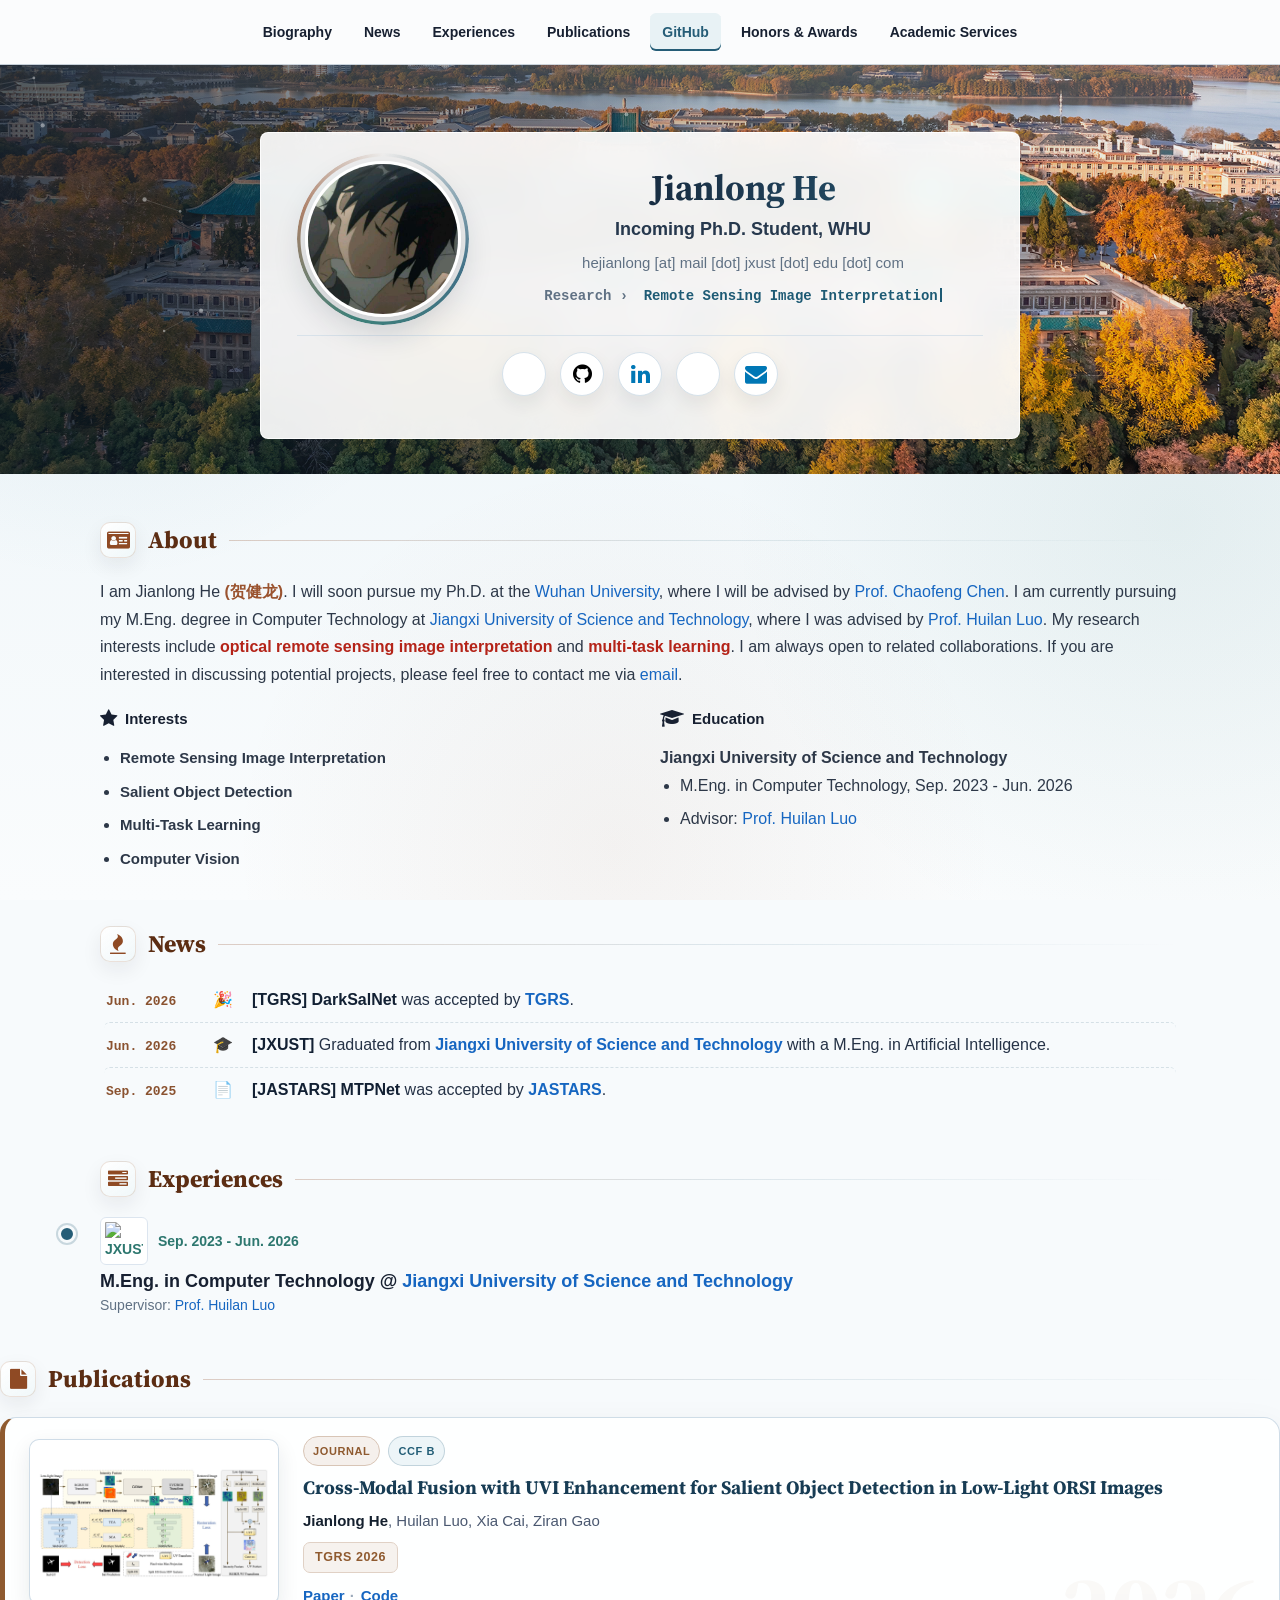
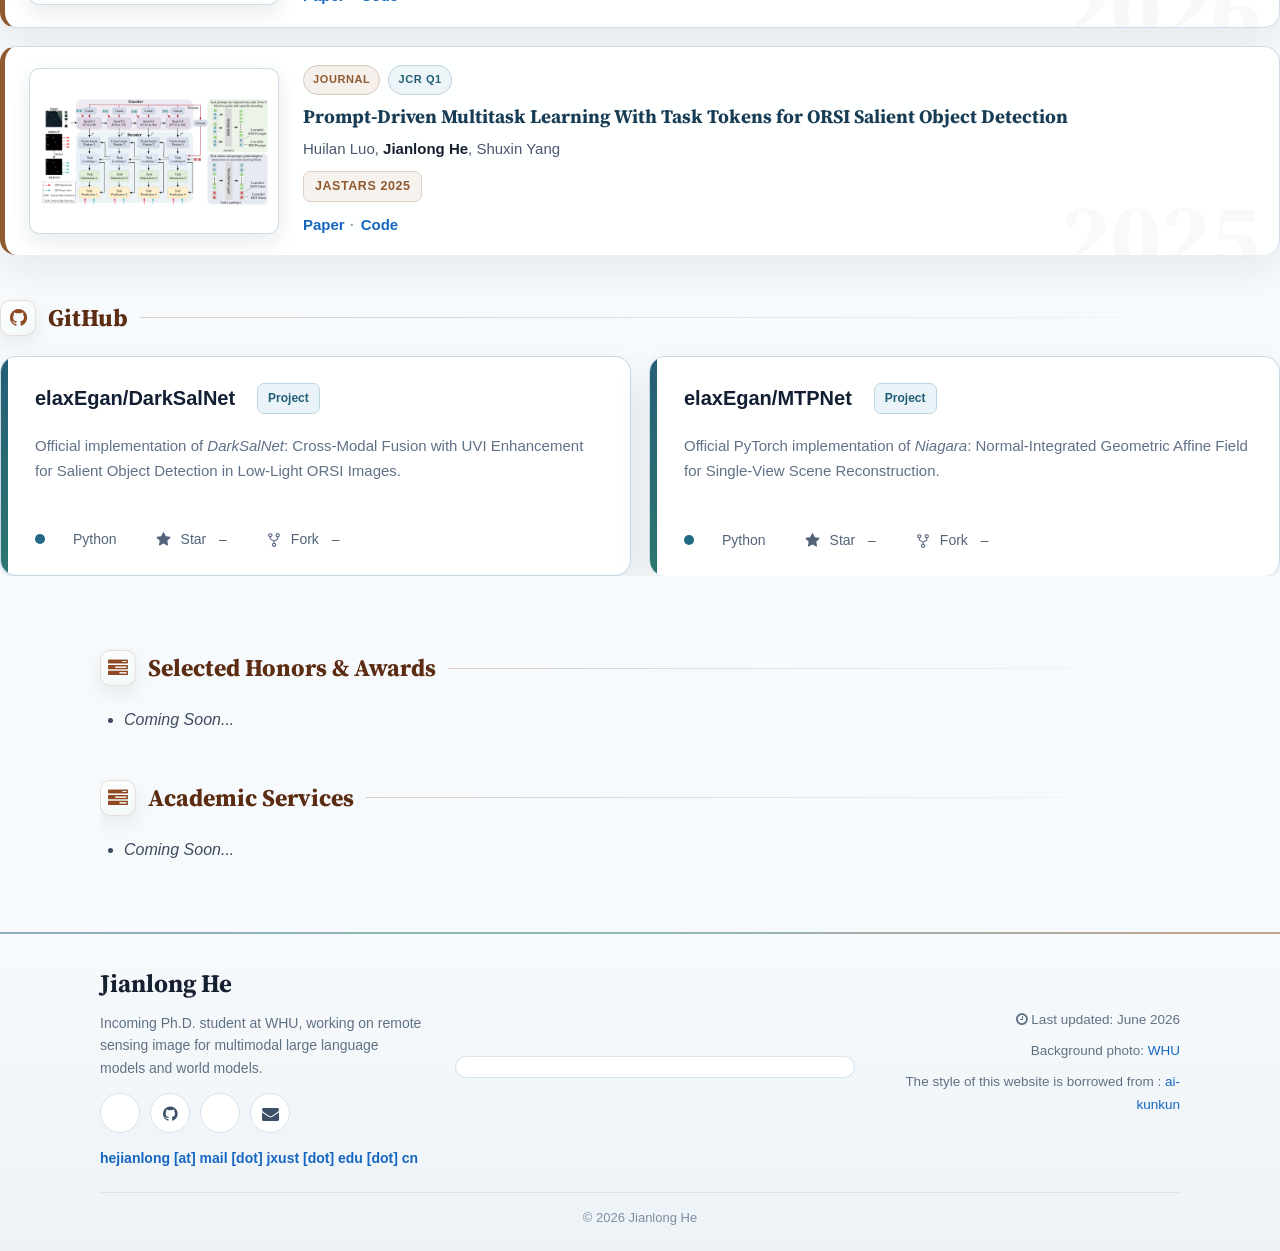
==== commit 5d6c3697: "Update index.html" ====
--- a/index.html
+++ b/index.html
@@ -224,7 +224,7 @@
   </h1>
   <div class="bio-body" style="overflow:hidden;">
     <p>
-      I am Jianlong He <span class="chinese-name">(贺健龙)</span>. I will soon pursue my Ph.D. at the <a href="https://www.whu.edu.cn" target="_blank">Wuhan University</a>.
+      I am Jianlong He <span class="chinese-name">(贺健龙)</span>. I will soon pursue my Ph.D. at the <a href="https://www.whu.edu.cn" target="_blank">Wuhan University</a>, where I will be advised by <a href="https://chaofengc.github.io/" target="_blank">Prof. Chaofeng Chen</a>.
       I am currently pursuing my M.Eng. degree in Computer Technology at <a href="https://www.jxust.edu.cn/" target="_blank">Jiangxi University of Science and Technology</a>,
       where I was advised by <a href="https://ie.jxust.edu.cn/info/1094/8189.htm" target="_blank">Prof. Huilan Luo</a>.
       My research interests include <span class="research-highlight">optical remote sensing image interpretation</span> and <span class="research-highlight">multi-task learning</span>.
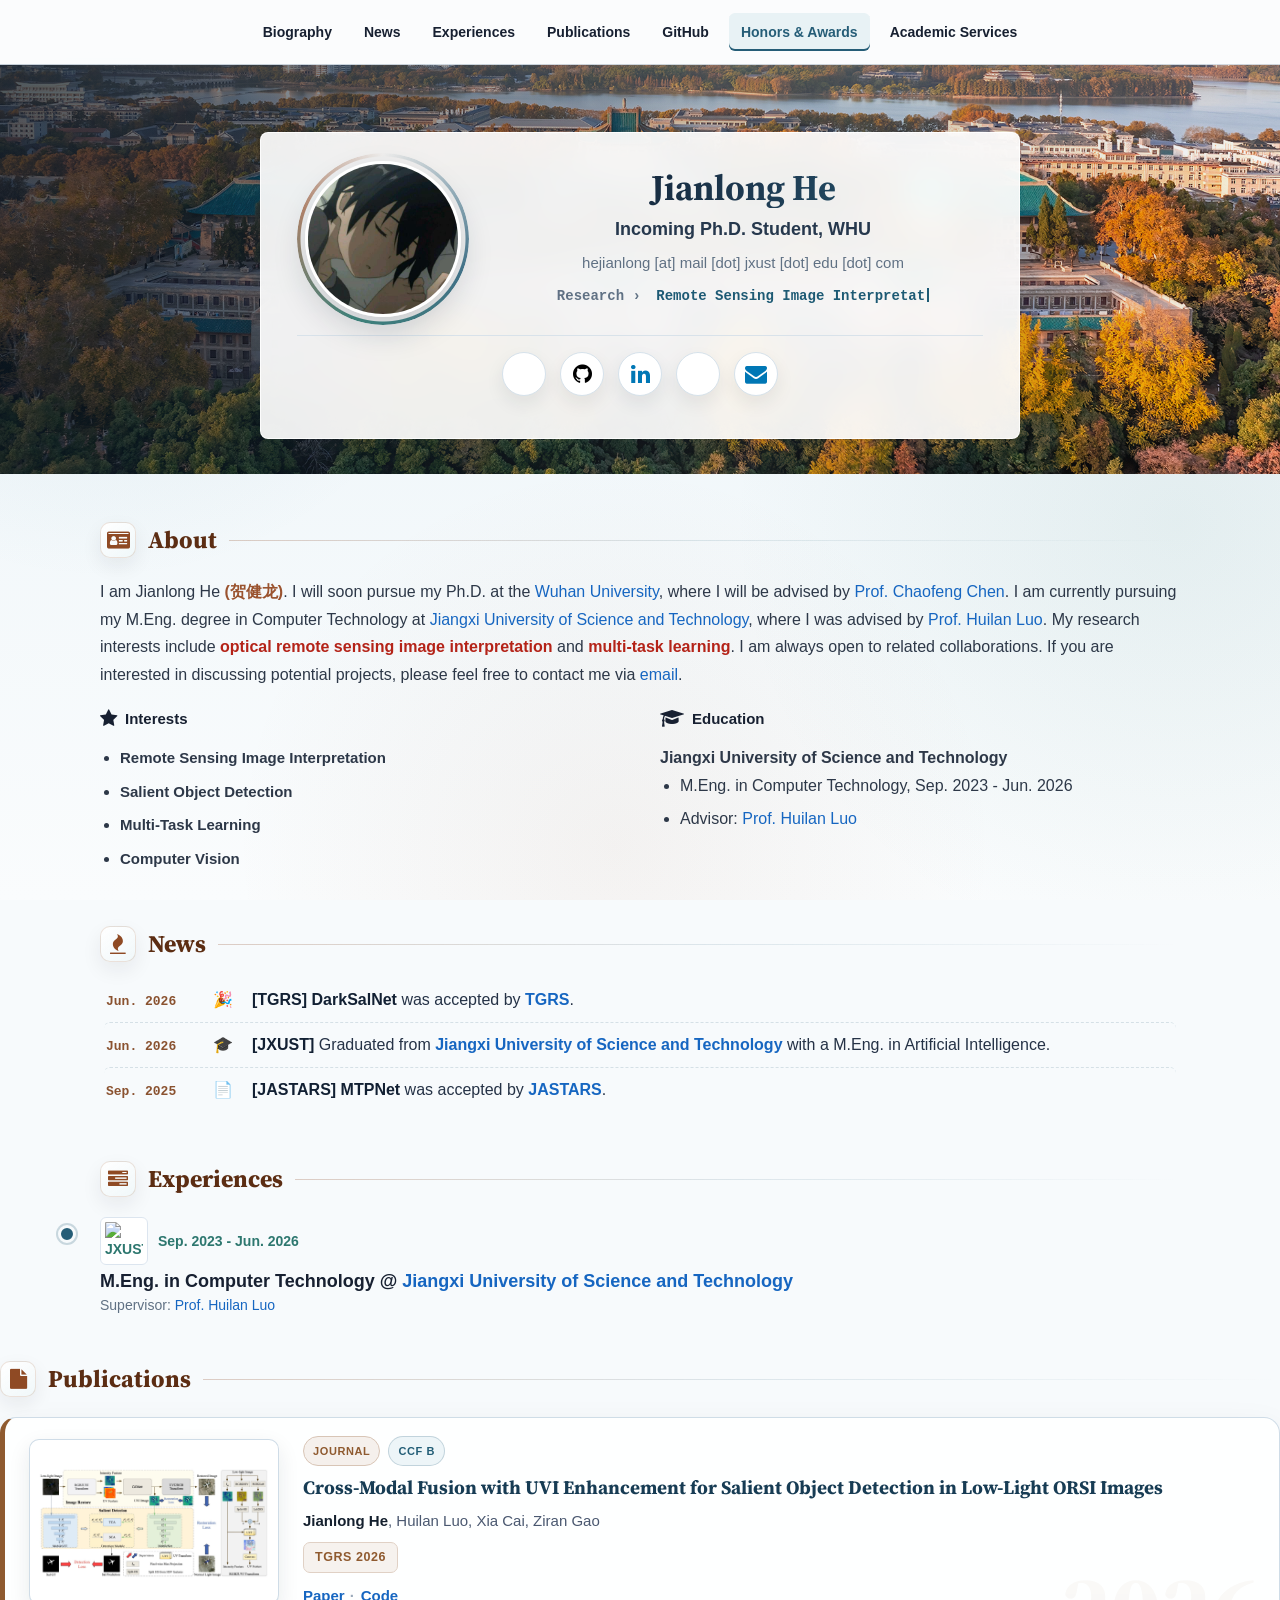
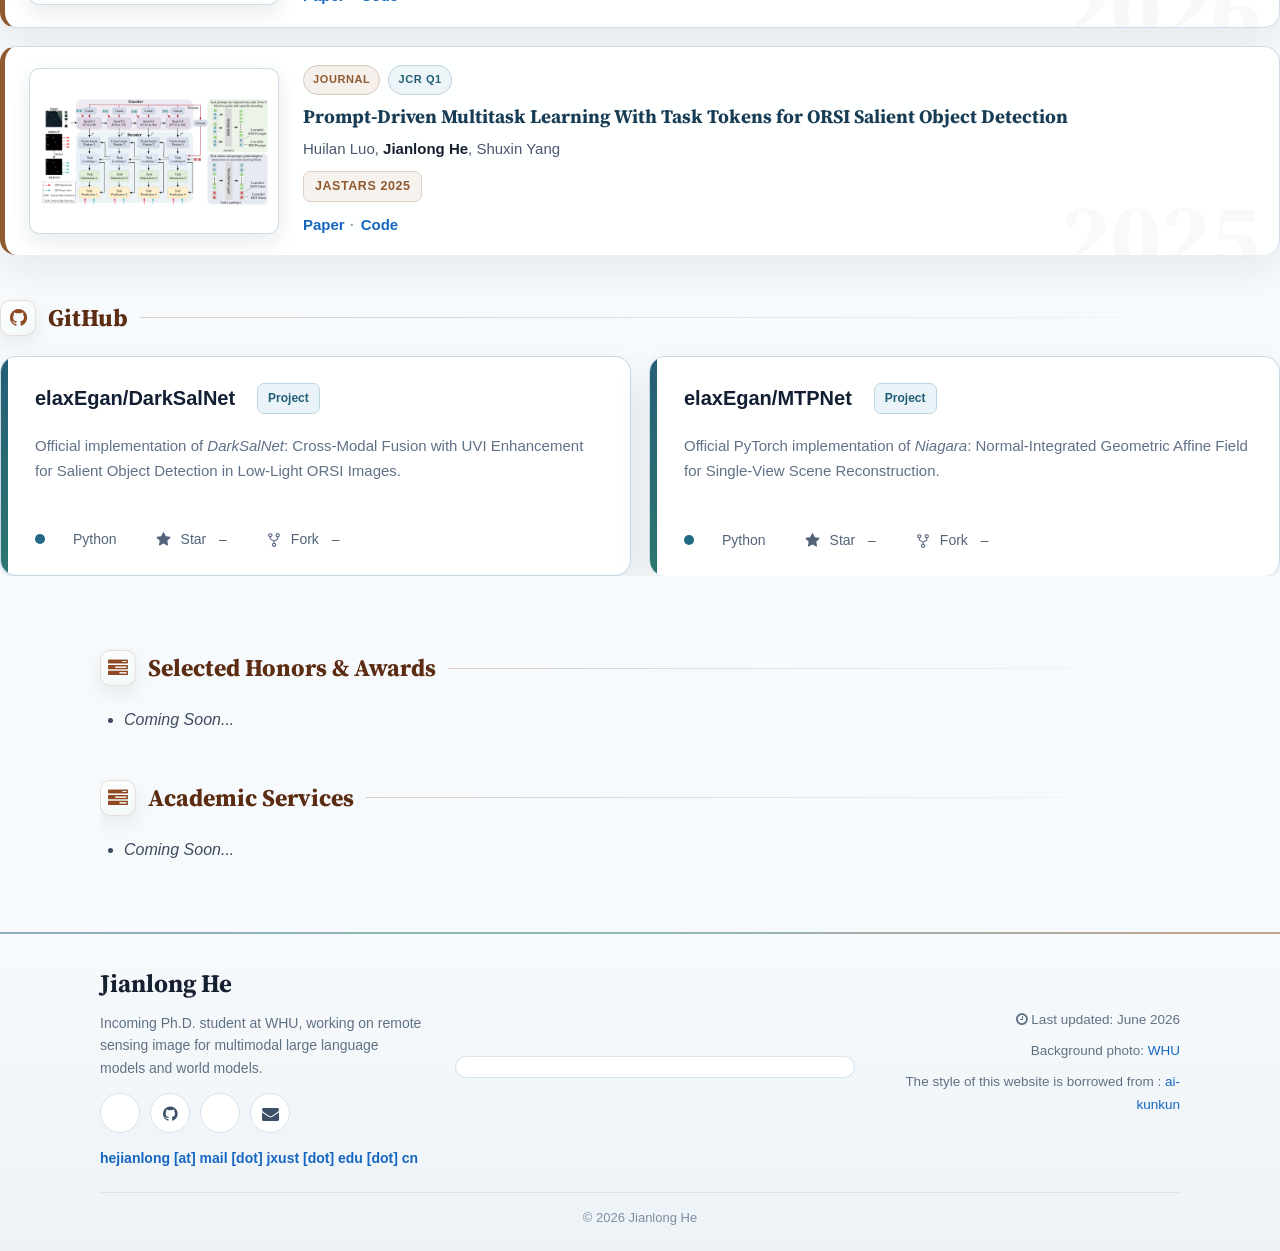
==== commit 9935b00e: "Update index.html" ====
--- a/index.html
+++ b/index.html
@@ -224,7 +224,8 @@
   </h1>
   <div class="bio-body" style="overflow:hidden;">
     <p>
-      I am Jianlong He <span class="chinese-name">(贺健龙)</span>. I will soon pursue my Ph.D. at the <a href="https://www.whu.edu.cn" target="_blank">Wuhan University</a>, where I will be advised by <a href="https://chaofengc.github.io/" target="_blank">Prof. Chaofeng Chen</a>.
+      I am Jianlong He <span class="chinese-name">(贺健龙)</span>. I will soon pursue my Ph.D. at the <a href="https://www.whu.edu.cn" target="_blank">Wuhan University</a>, 
+	where I will be advised by <a href="https://chaofengc.github.io/" target="_blank">Prof. Chaofeng Chen</a>.
       I am currently pursuing my M.Eng. degree in Computer Technology at <a href="https://www.jxust.edu.cn/" target="_blank">Jiangxi University of Science and Technology</a>,
       where I was advised by <a href="https://ie.jxust.edu.cn/info/1094/8189.htm" target="_blank">Prof. Huilan Luo</a>.
       My research interests include <span class="research-highlight">optical remote sensing image interpretation</span> and <span class="research-highlight">multi-task learning</span>.
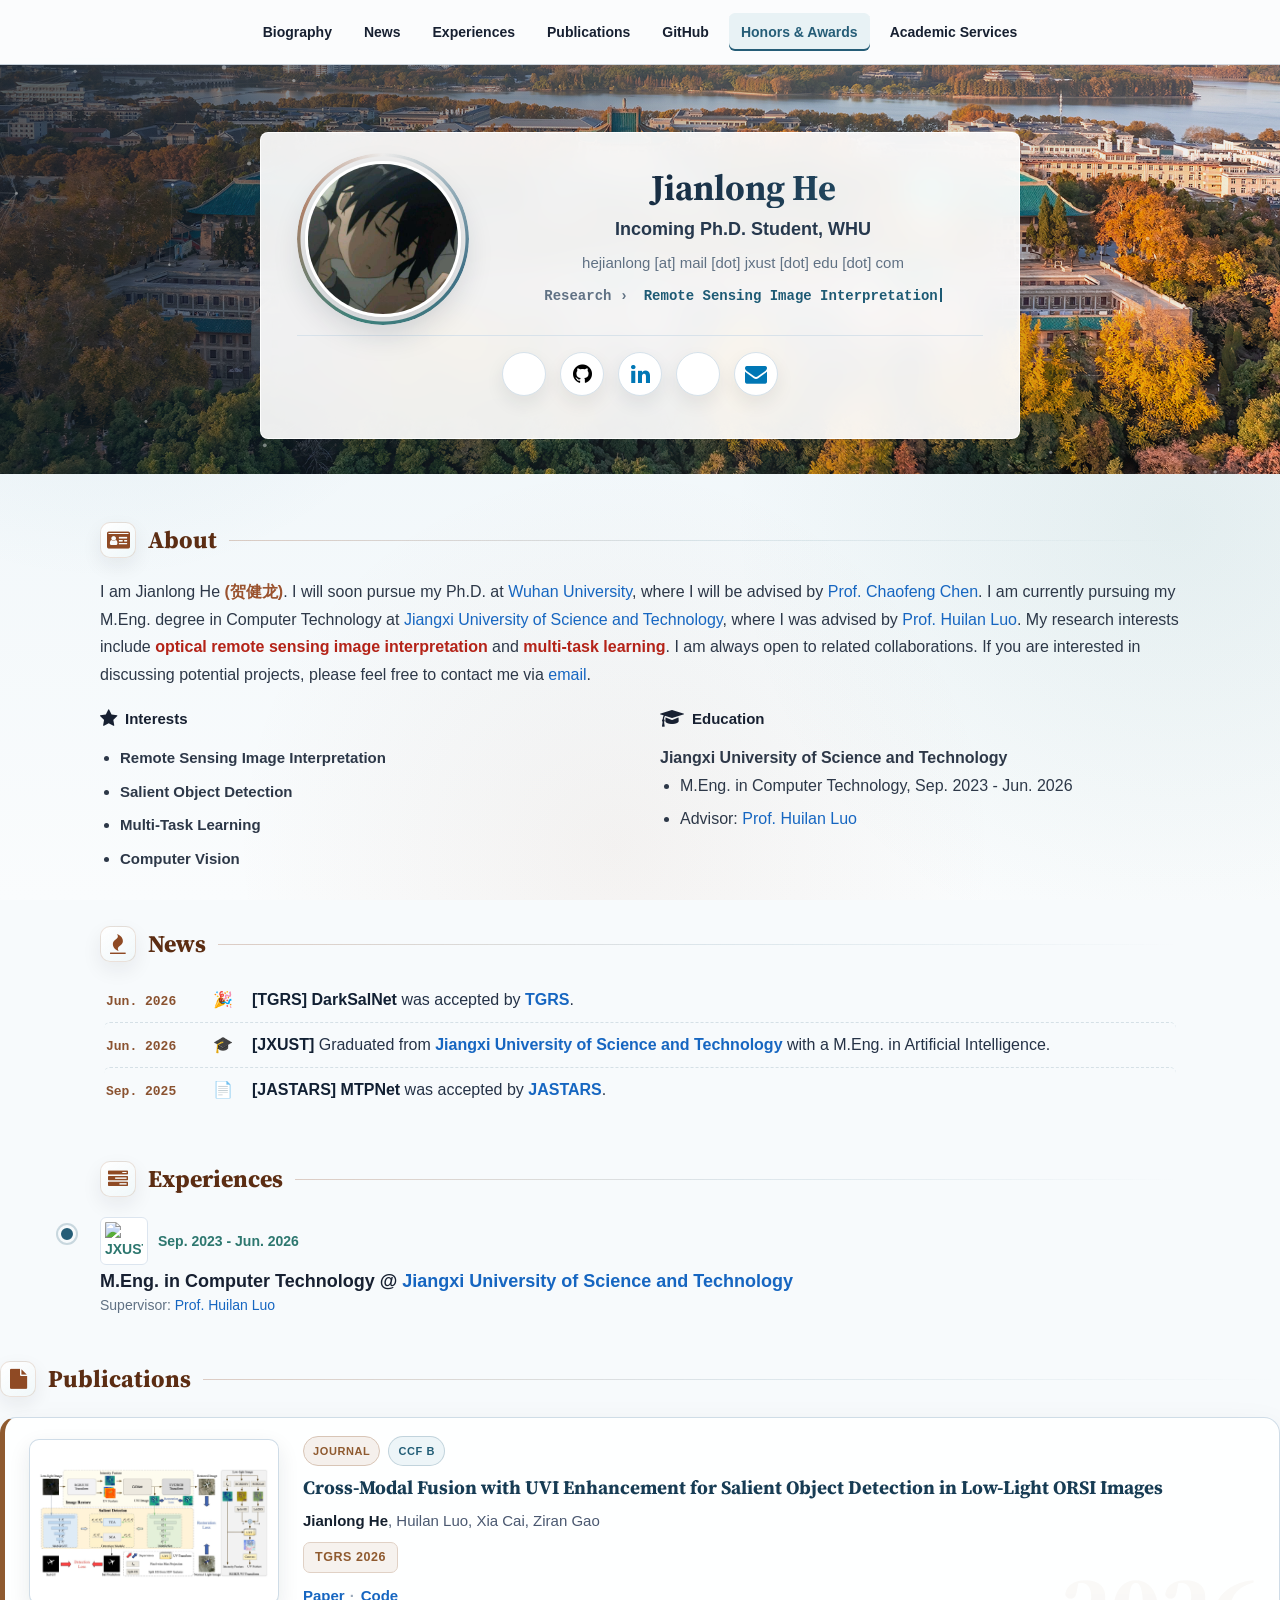
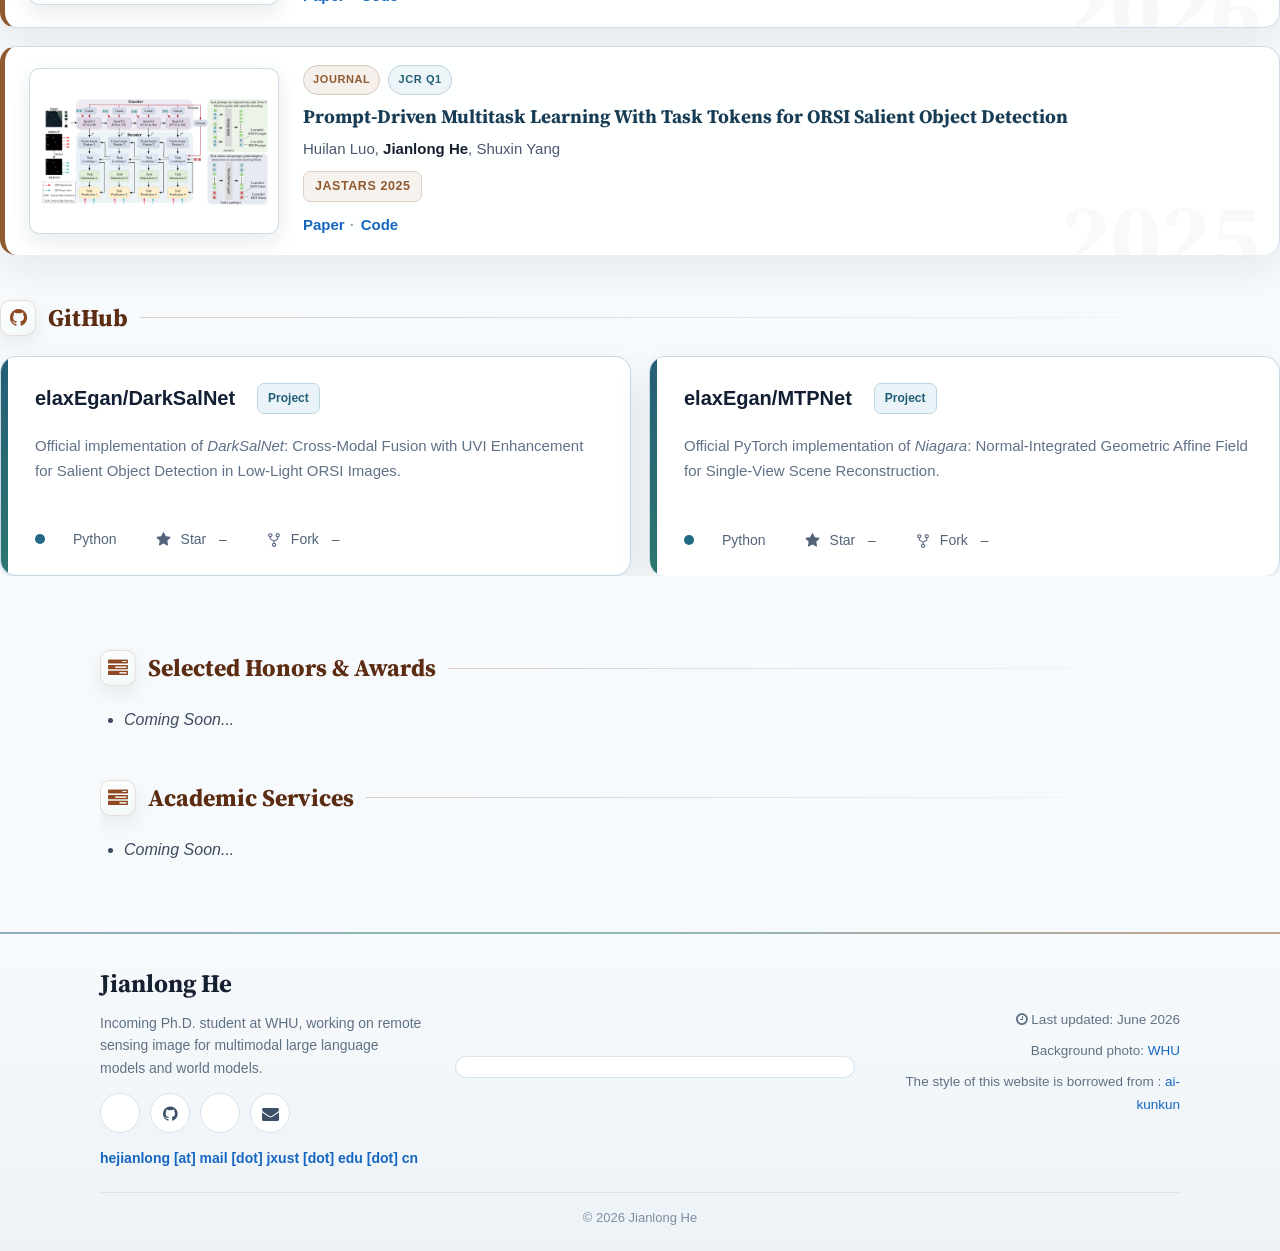
==== commit 4dce8846: "Update bio section with additional details" ====
--- a/index.html
+++ b/index.html
@@ -224,13 +224,11 @@
   </h1>
   <div class="bio-body" style="overflow:hidden;">
     <p>
-      I am Jianlong He <span class="chinese-name">(贺健龙)</span>. I will soon pursue my Ph.D. at the <a href="https://www.whu.edu.cn" target="_blank">Wuhan University</a>, 
-	where I will be advised by <a href="https://chaofengc.github.io/" target="_blank">Prof. Chaofeng Chen</a>.
-      I am currently pursuing my M.Eng. degree in Computer Technology at <a href="https://www.jxust.edu.cn/" target="_blank">Jiangxi University of Science and Technology</a>,
-      where I was advised by <a href="https://ie.jxust.edu.cn/info/1094/8189.htm" target="_blank">Prof. Huilan Luo</a>.
-      My research interests include <span class="research-highlight">optical remote sensing image interpretation</span> and <span class="research-highlight">multi-task learning</span>.
-      I am always open to related collaborations. If you are interested in discussing potential projects, please feel free to contact me via
-      <a href="mailto:hejianlong@mail.jxust.edu.cn" target="_blank">email</a>.
+      I am Jianlong He <span class="chinese-name">(贺健龙)</span>. I will soon pursue my Ph.D. at <a href="https://www.whu.edu.cn" target="_blank">Wuhan University</a>, where I will be advised by <a href="https://chaofengc.github.io/" target="_blank">Prof. Chaofeng Chen</a>.
+I am currently pursuing my M.Eng. degree in Computer Technology at <a href="https://www.jxust.edu.cn/" target="_blank">Jiangxi University of Science and Technology</a>,
+where I was advised by <a href="https://ie.jxust.edu.cn/info/1094/8189.htm" target="_blank">Prof. Huilan Luo</a>.
+My research interests include <span class="research-highlight">optical remote sensing image interpretation</span> and <span class="research-highlight">multi-task learning</span>.
+I am always open to related collaborations. If you are interested in discussing potential projects, please feel free to contact me via <a href="mailto:hejianlong@mail.jxust.edu.cn" target="_blank">email</a>.
       <br>
     </p>
 <div class="bio-grid">
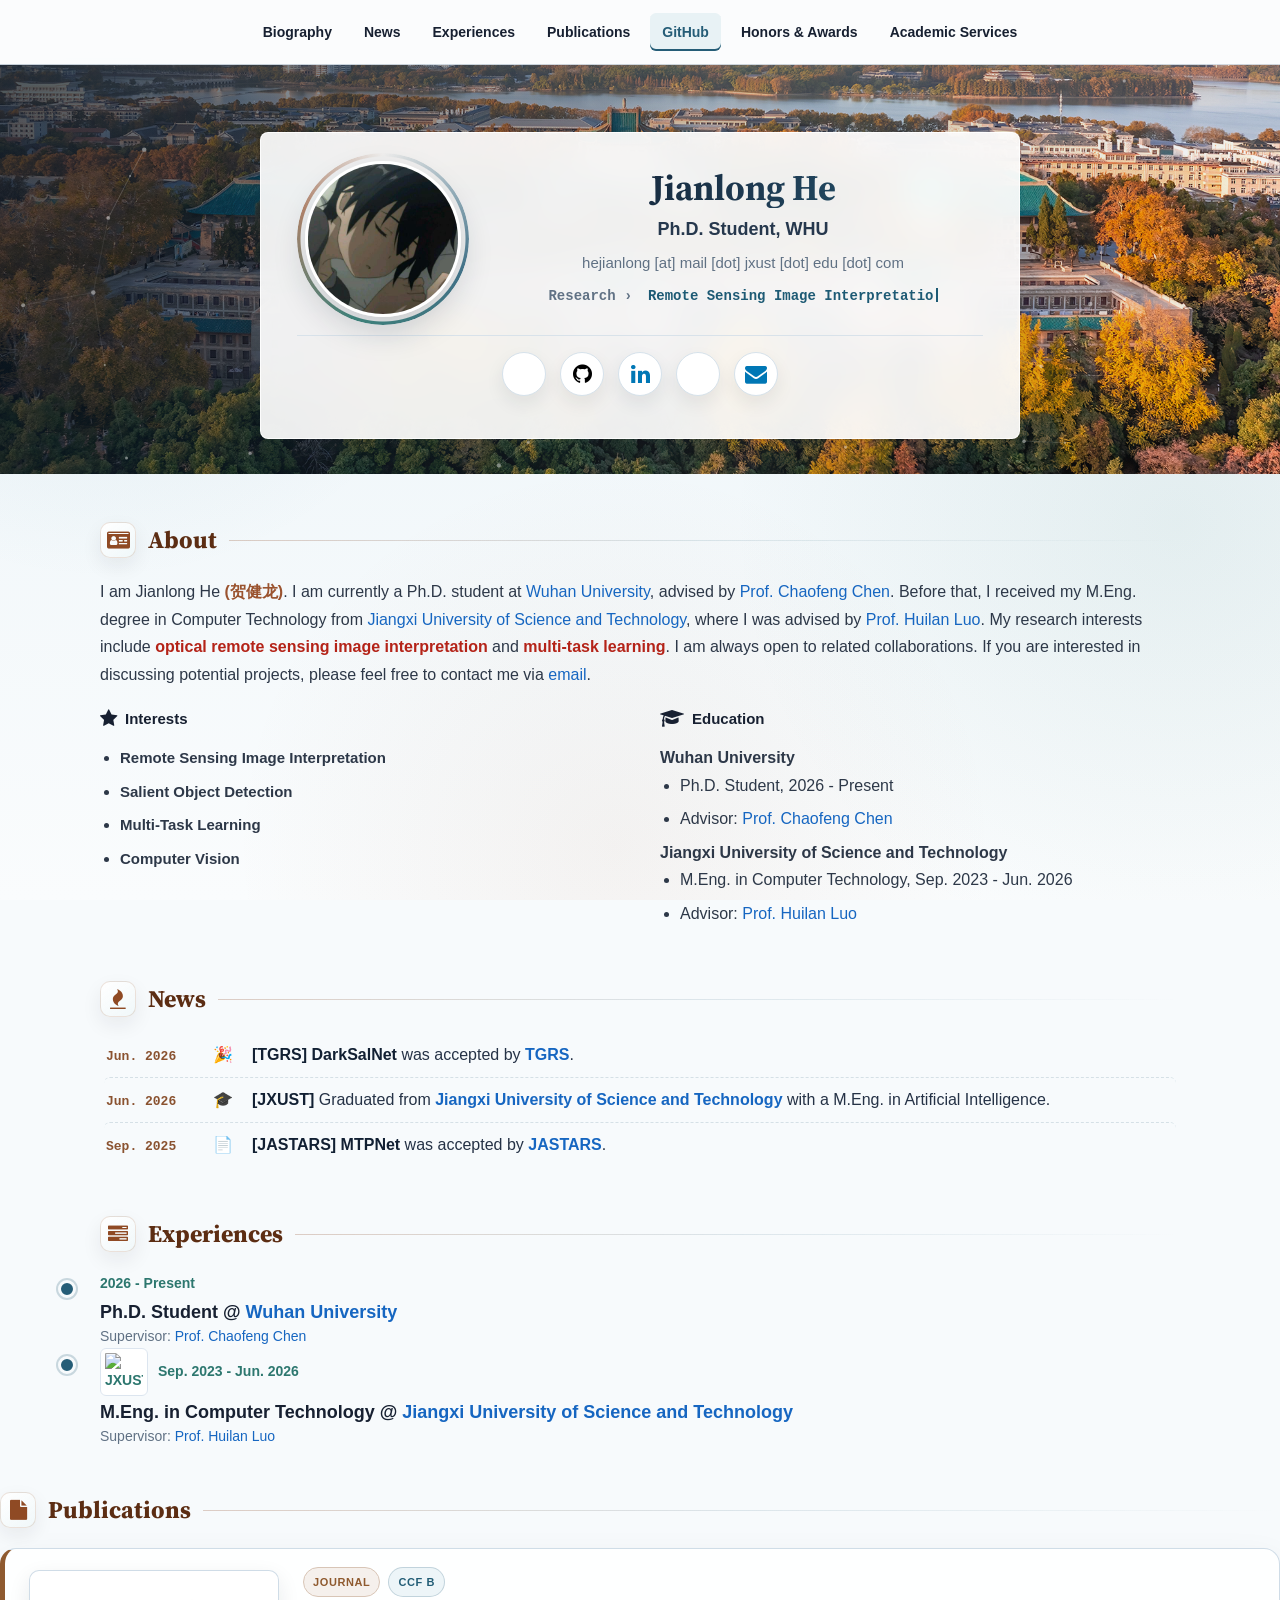
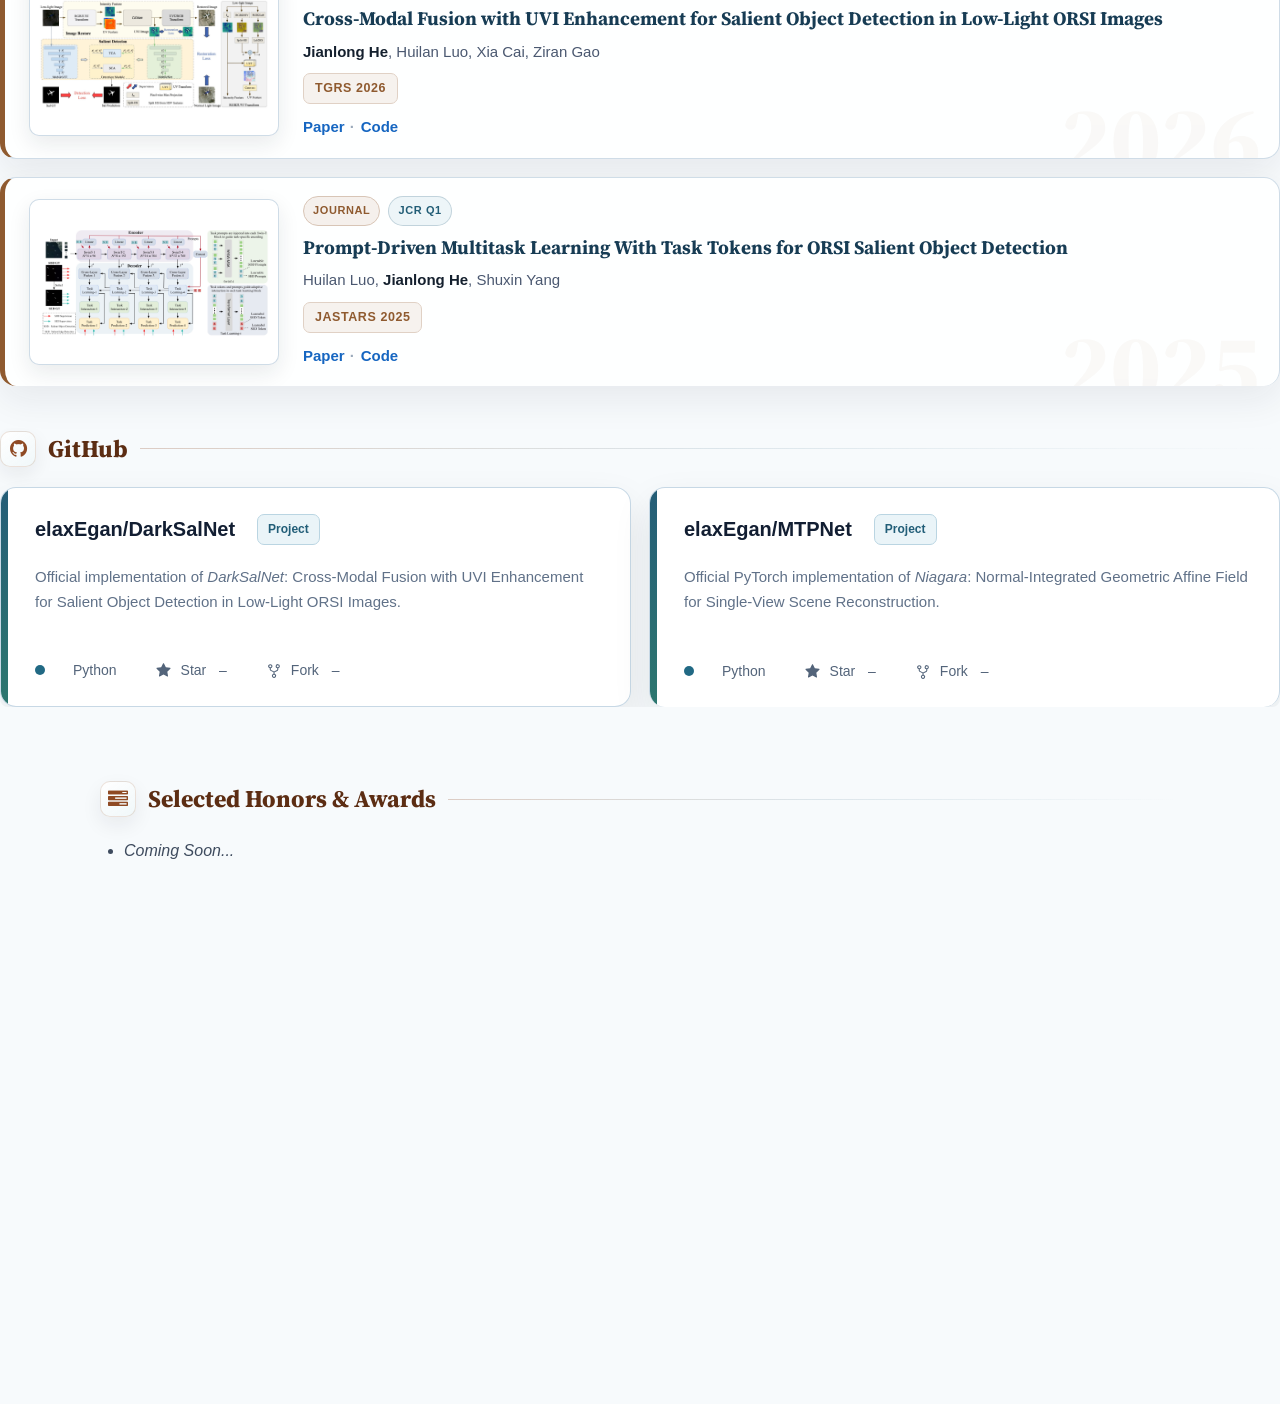
==== commit 864cfcec: "Update PhD status and advisor" ====
--- a/index.html
+++ b/index.html
@@ -125,7 +125,7 @@
           Jianlong He<br>
         </div>
         <div id="my-title" class="text-grey">
-          Incoming Ph.D. Student, WHU
+          Ph.D. Student, WHU
         </div>
         <div id="my-email" class="text-grey-light">
           hejianlong [at] mail [dot] jxust [dot] edu [dot] com
@@ -224,8 +224,8 @@
   </h1>
   <div class="bio-body" style="overflow:hidden;">
     <p>
-      I am Jianlong He <span class="chinese-name">(贺健龙)</span>. I will soon pursue my Ph.D. at <a href="https://www.whu.edu.cn" target="_blank">Wuhan University</a>, where I will be advised by <a href="https://chaofengc.github.io/" target="_blank">Prof. Chaofeng Chen</a>.
-I am currently pursuing my M.Eng. degree in Computer Technology at <a href="https://www.jxust.edu.cn/" target="_blank">Jiangxi University of Science and Technology</a>,
+      I am Jianlong He <span class="chinese-name">(贺健龙)</span>. I am currently a Ph.D. student at <a href="https://www.whu.edu.cn" target="_blank">Wuhan University</a>, advised by <a href="https://chaofengc.github.io/" target="_blank">Prof. Chaofeng Chen</a>.
+Before that, I received my M.Eng. degree in Computer Technology from <a href="https://www.jxust.edu.cn/" target="_blank">Jiangxi University of Science and Technology</a>,
 where I was advised by <a href="https://ie.jxust.edu.cn/info/1094/8189.htm" target="_blank">Prof. Huilan Luo</a>.
 My research interests include <span class="research-highlight">optical remote sensing image interpretation</span> and <span class="research-highlight">multi-task learning</span>.
 I am always open to related collaborations. If you are interested in discussing potential projects, please feel free to contact me via <a href="mailto:hejianlong@mail.jxust.edu.cn" target="_blank">email</a>.
@@ -251,6 +251,11 @@
     <i class="fa fa-graduation-cap" aria-hidden="true"></i>
     <strong>Education</strong>
   </h3>
+  <b>Wuhan University</b><br>
+  <ul>
+    <li>Ph.D. Student, 2026 - Present</li>
+    <li>Advisor: <a href="https://chaofengc.github.io/" target="_blank">Prof. Chaofeng Chen</a></li>
+  </ul>
   <b>Jiangxi University of Science and Technology</b><br>
   <ul>
     <li>M.Eng. in Computer Technology, Sep. 2023 - Jun. 2026</li>
@@ -292,6 +297,20 @@
     <i class="fa fa-tasks" aria-hidden="true"></i>
     Experiences
   </h1>
+
+    <div class="timeline-item">
+      <div class="timeline-date">
+        2026 - Present
+      </div>
+      <div class="timeline-title">
+        Ph.D. Student @ <a href="https://www.whu.edu.cn" target="_blank">Wuhan University</a>
+      </div>
+      <div class="timeline-desc">
+        <div class="timeline-host">
+          Supervisor: <a href="https://chaofengc.github.io/" target="_blank">Prof. Chaofeng Chen</a>
+        </div>
+      </div>
+    </div>
 
     <div class="timeline-item">
       <div class="timeline-date">
@@ -748,7 +767,7 @@
       <div class="footer-about">
         <div class="footer-name">Jianlong He</div>
         <p class="footer-tagline">
-          Incoming Ph.D. student at WHU, working on remote sensing image for
+          Ph.D. student at WHU, working on remote sensing image for
           multimodal large language models and world models.
         </p>
         <div class="footer-social">
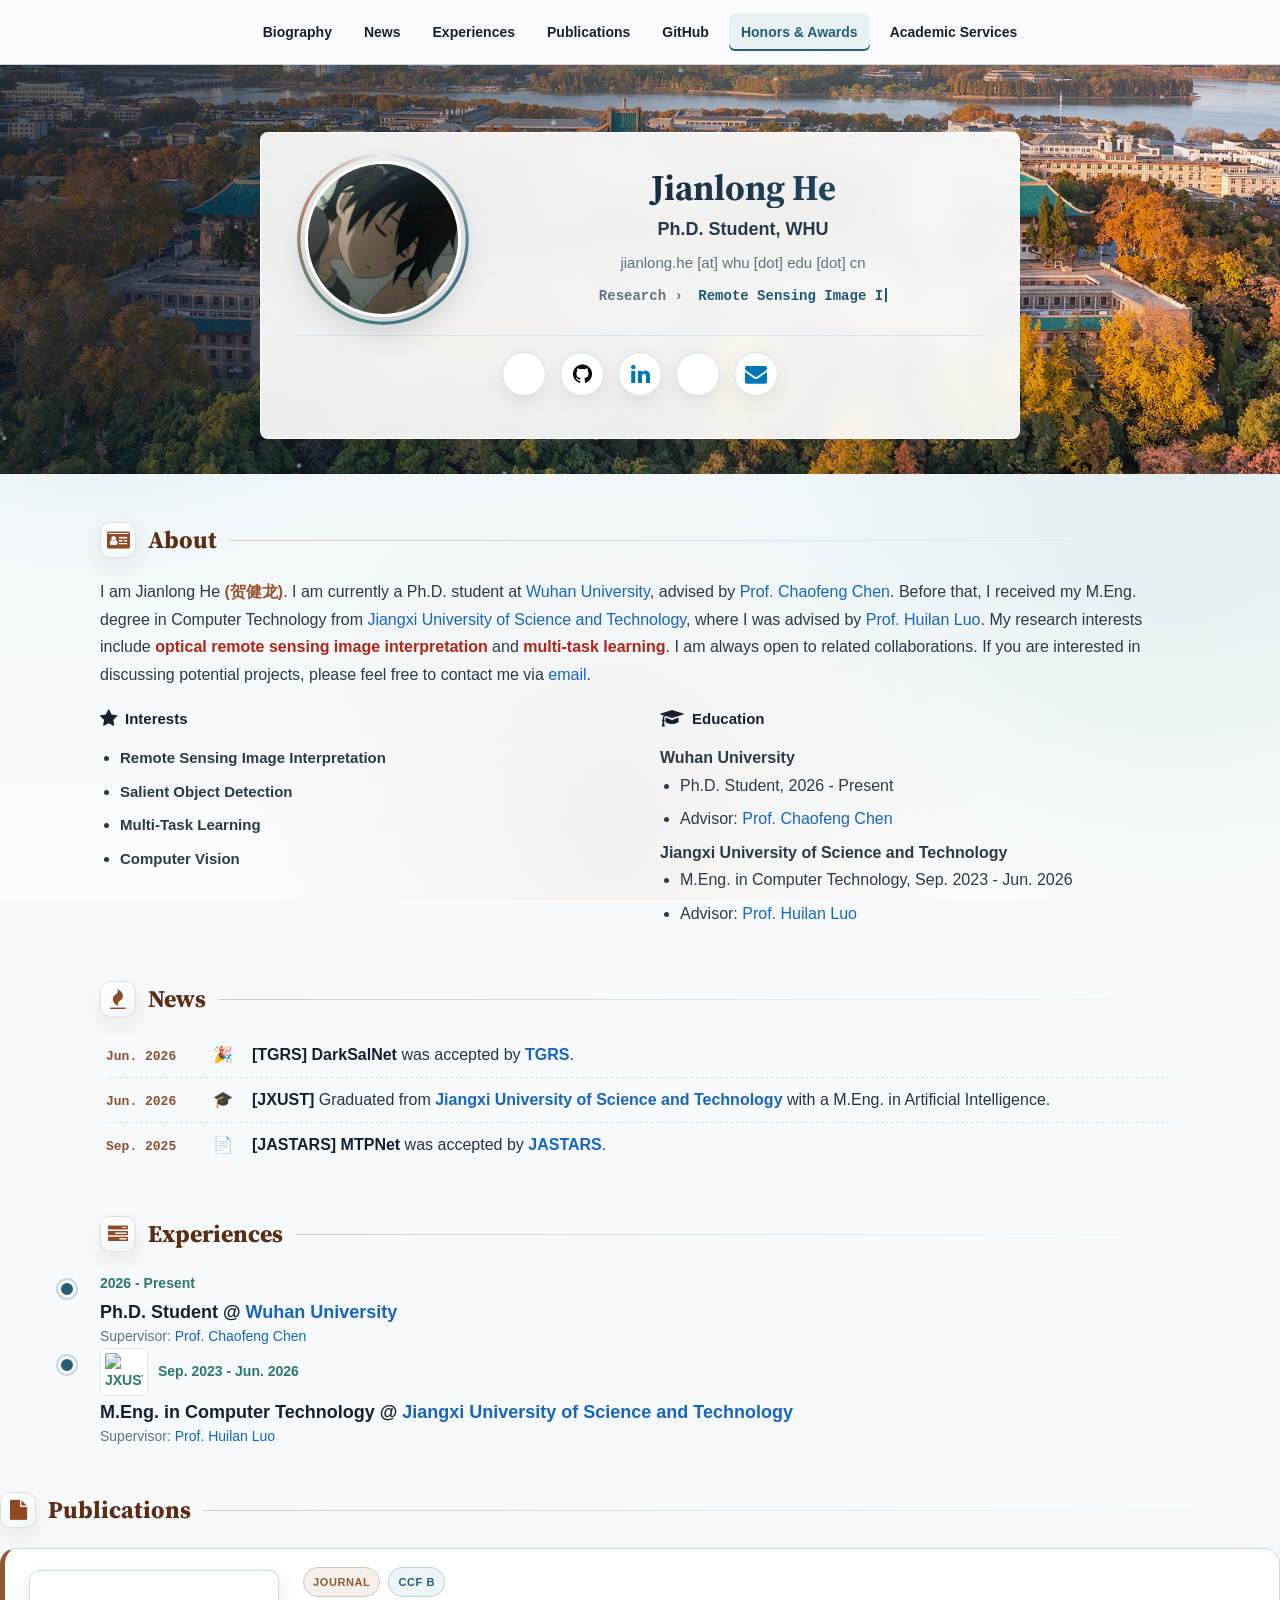
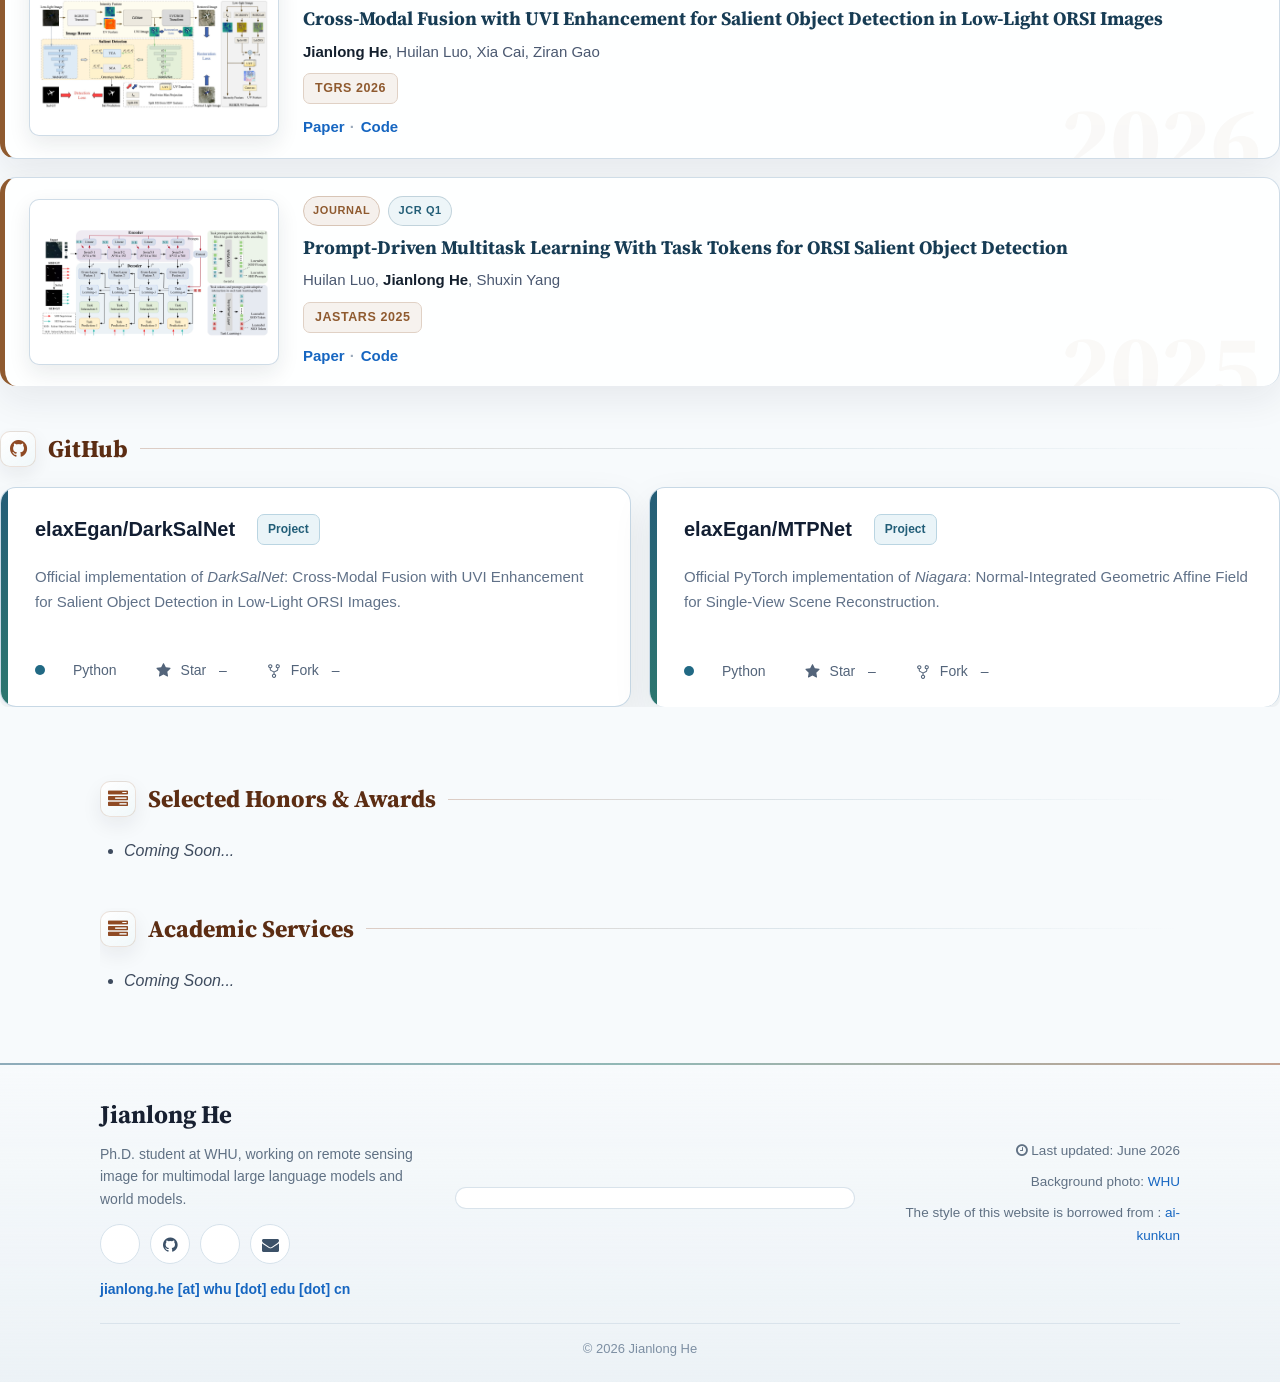
==== commit 30480942: "Update contact email to Wuhan University" ====
--- a/index.html
+++ b/index.html
@@ -128,7 +128,7 @@
           Ph.D. Student, WHU
         </div>
         <div id="my-email" class="text-grey-light">
-          hejianlong [at] mail [dot] jxust [dot] edu [dot] com
+          jianlong.he [at] whu [dot] edu [dot] cn
         </div>
         <div id="my-research-line" aria-label="Research interests">
           <span class="typing-prefix">Research&nbsp;›</span>
@@ -157,7 +157,7 @@
             <span></span>
           </a>
 
-          <a href="mailto:hejianlong@mail.jxust.edu.cn" target="_blank" class="icon-button linkedin">
+          <a href="mailto:jianlong.he@whu.edu.cn" target="_blank" class="icon-button linkedin">
             <i class="fa fa-envelope icon-linkedin"></i>
             <span></span>
           </a>
@@ -228,7 +228,7 @@
 Before that, I received my M.Eng. degree in Computer Technology from <a href="https://www.jxust.edu.cn/" target="_blank">Jiangxi University of Science and Technology</a>,
 where I was advised by <a href="https://ie.jxust.edu.cn/info/1094/8189.htm" target="_blank">Prof. Huilan Luo</a>.
 My research interests include <span class="research-highlight">optical remote sensing image interpretation</span> and <span class="research-highlight">multi-task learning</span>.
-I am always open to related collaborations. If you are interested in discussing potential projects, please feel free to contact me via <a href="mailto:hejianlong@mail.jxust.edu.cn" target="_blank">email</a>.
+I am always open to related collaborations. If you are interested in discussing potential projects, please feel free to contact me via <a href="mailto:jianlong.he@whu.edu.cn" target="_blank">email</a>.
       <br>
     </p>
 <div class="bio-grid">
@@ -780,11 +780,11 @@
           <a href="data/CV_of_Jianlong_He.pdf" target="_blank" aria-label="CV" title="Curriculum Vitae">
             <i class="ai ai-cv"></i>
           </a>
-          <a href="mailto:hejianlong@mail.jxust.edu.cn" aria-label="Email" title="Email">
+          <a href="mailto:jianlong.he@whu.edu.cn" aria-label="Email" title="Email">
             <i class="fa fa-envelope"></i> 
           </a>
         </div>
-        <a class="footer-mail" href="mailto:hejianlong@mail.jxust.edu.cn">hejianlong [at] mail [dot] jxust [dot] edu [dot] cn</a>
+        <a class="footer-mail" href="mailto:jianlong.he@whu.edu.cn">jianlong.he [at] whu [dot] edu [dot] cn</a>
       </div>
 
       <!-- Center: visitor map -->
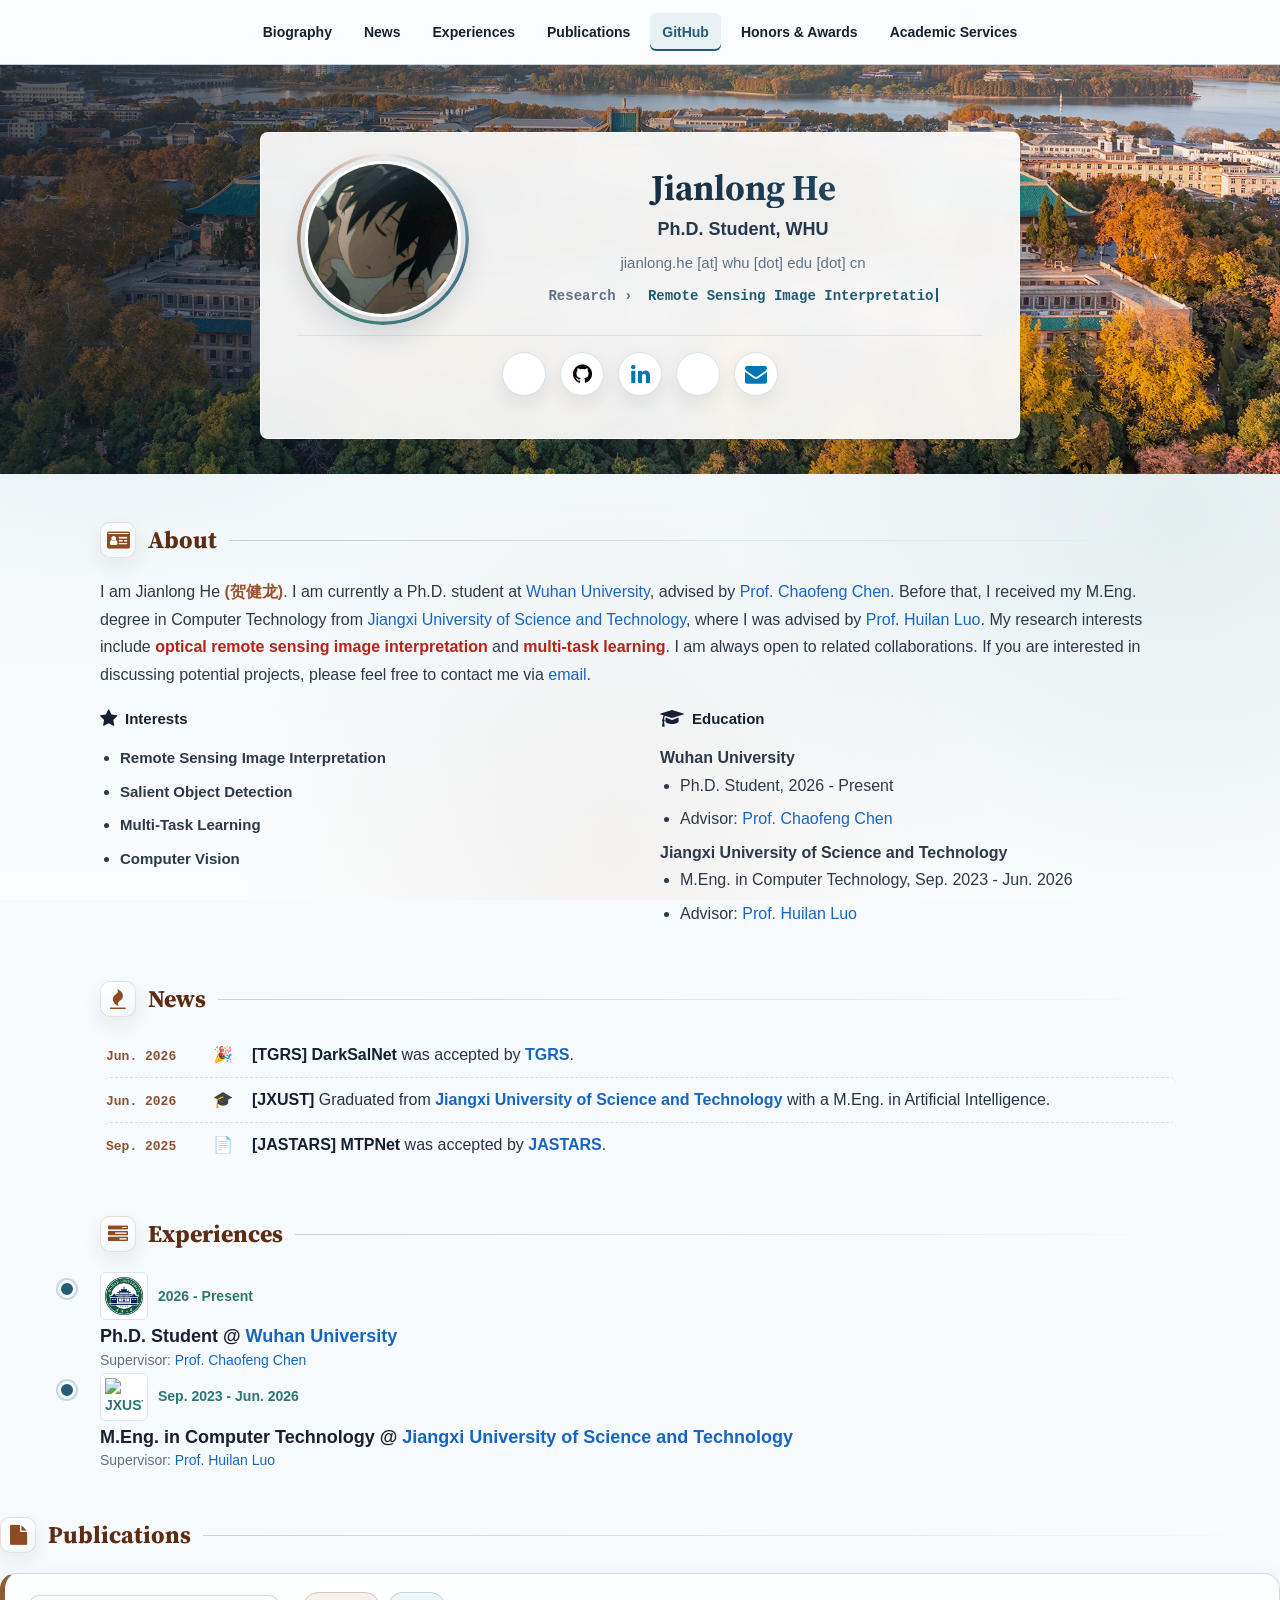
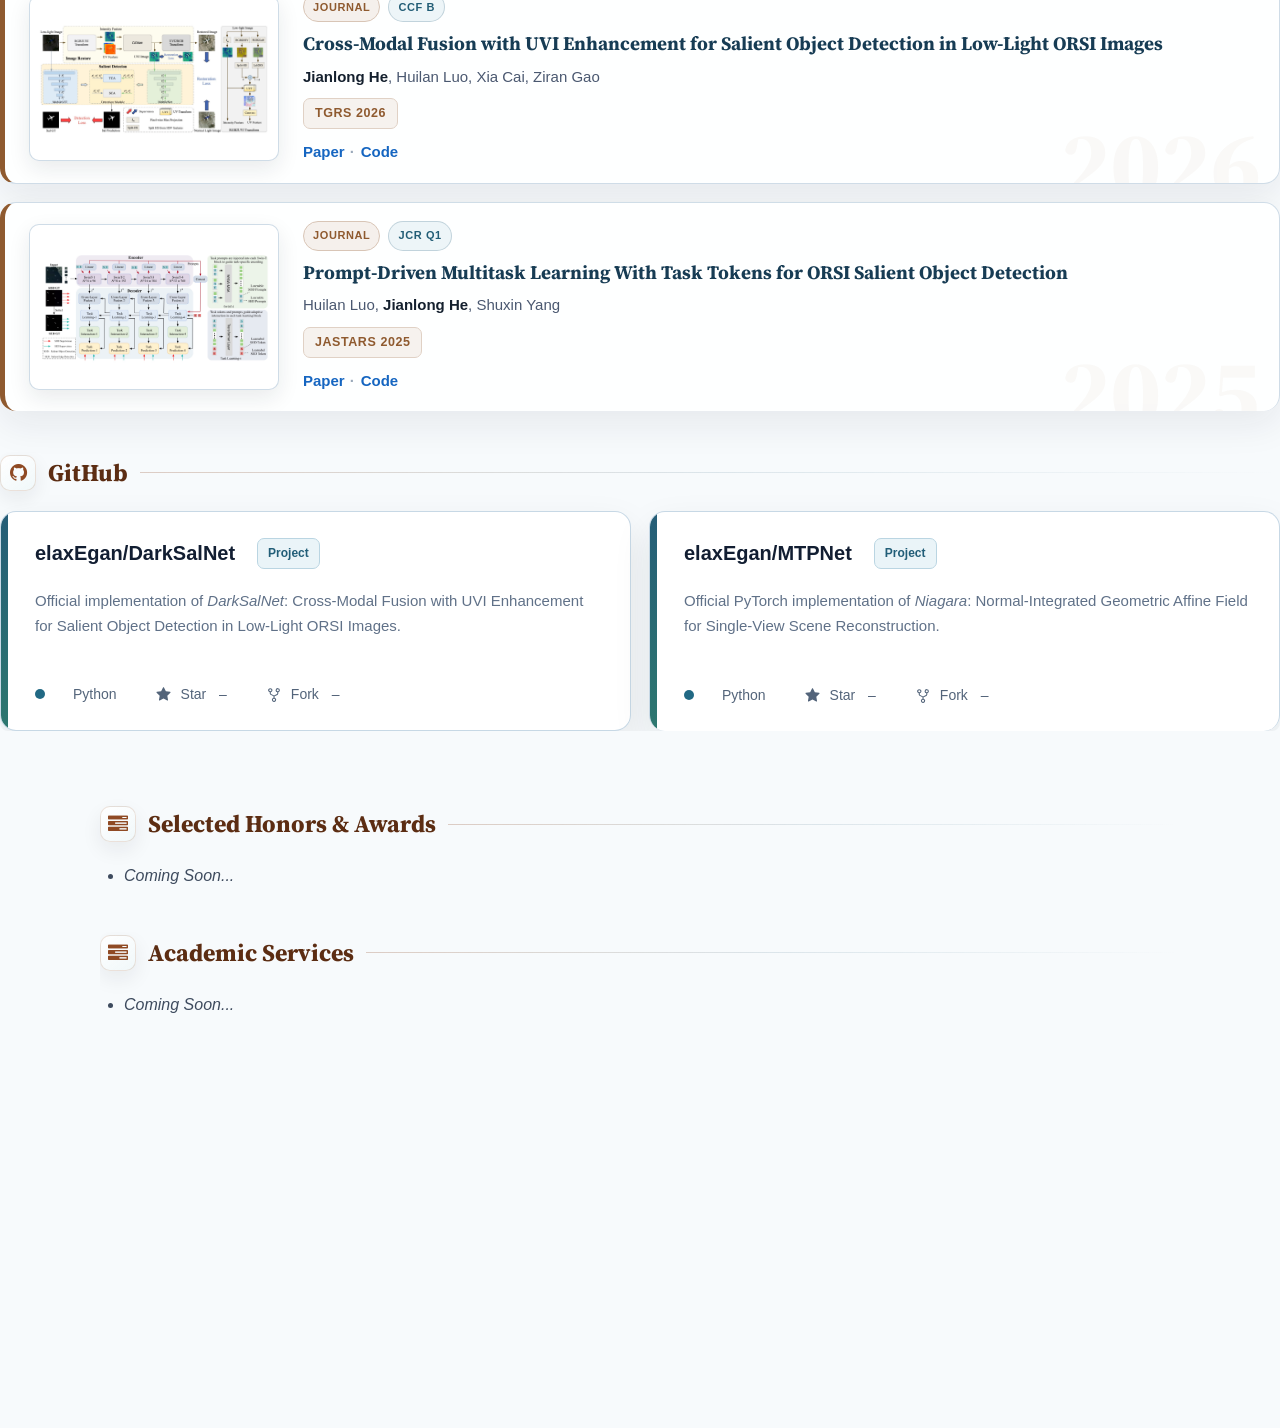
==== commit 94978647: "Add Wuhan University logo to experience" ====
--- a/index.html
+++ b/index.html
@@ -300,6 +300,7 @@
 
     <div class="timeline-item">
       <div class="timeline-date">
+        <img class="social-icon" src="images/wuhan-university-logo.png" alt="Wuhan University logo"/>
         2026 - Present
       </div>
       <div class="timeline-title">
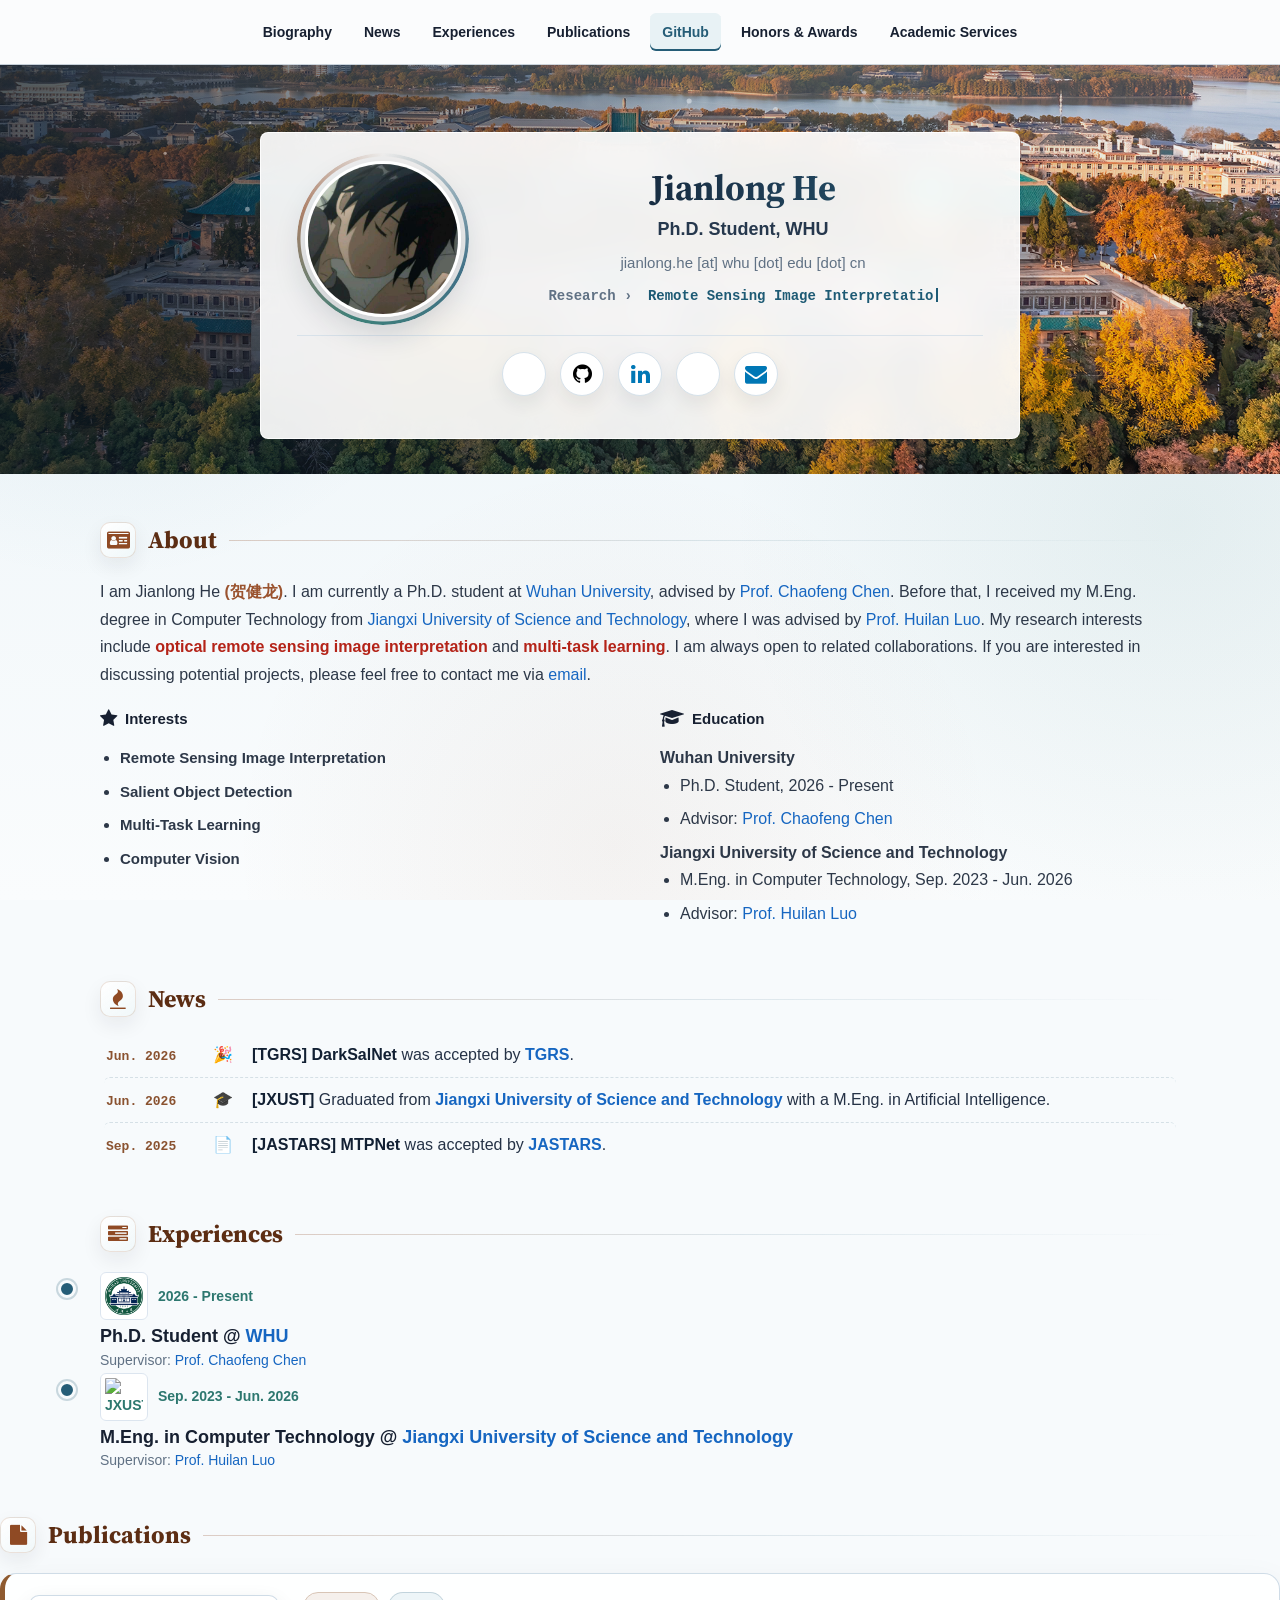
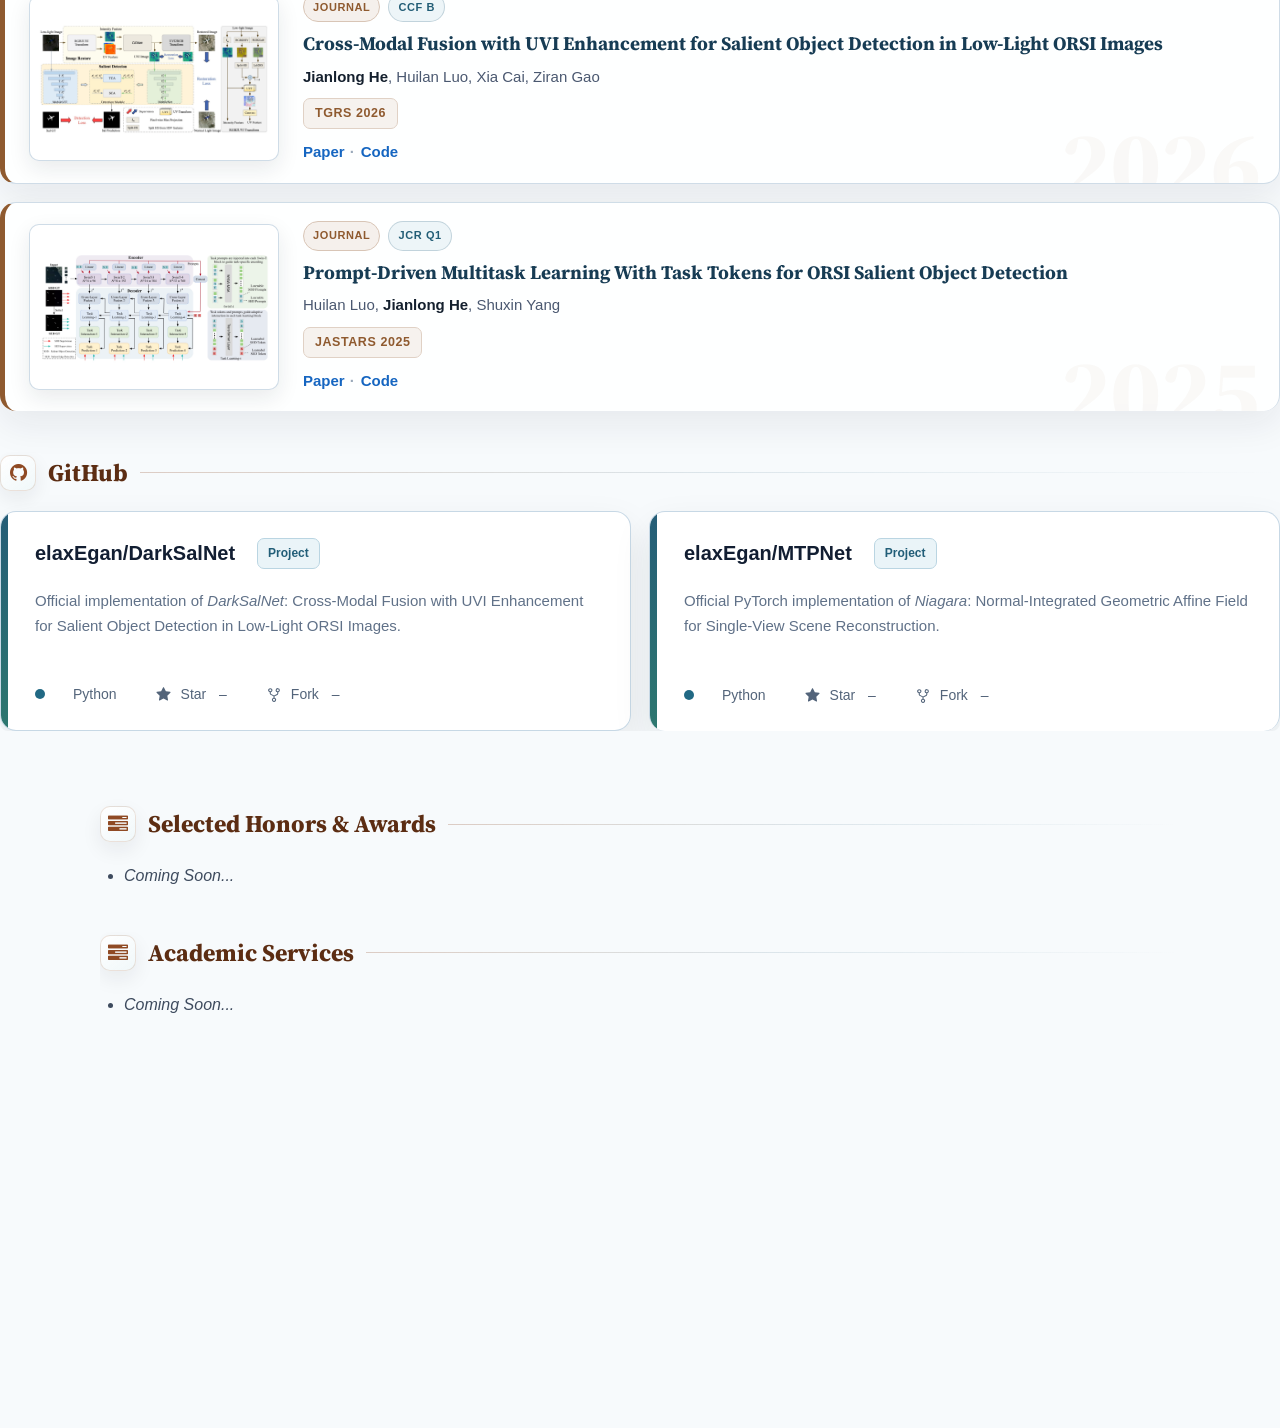
==== commit ff30aebc: "Use WHU abbreviation in experience" ====
--- a/index.html
+++ b/index.html
@@ -304,7 +304,7 @@
         2026 - Present
       </div>
       <div class="timeline-title">
-        Ph.D. Student @ <a href="https://www.whu.edu.cn" target="_blank">Wuhan University</a>
+        Ph.D. Student @ <a href="https://www.whu.edu.cn" target="_blank">WHU</a>
       </div>
       <div class="timeline-desc">
         <div class="timeline-host">
